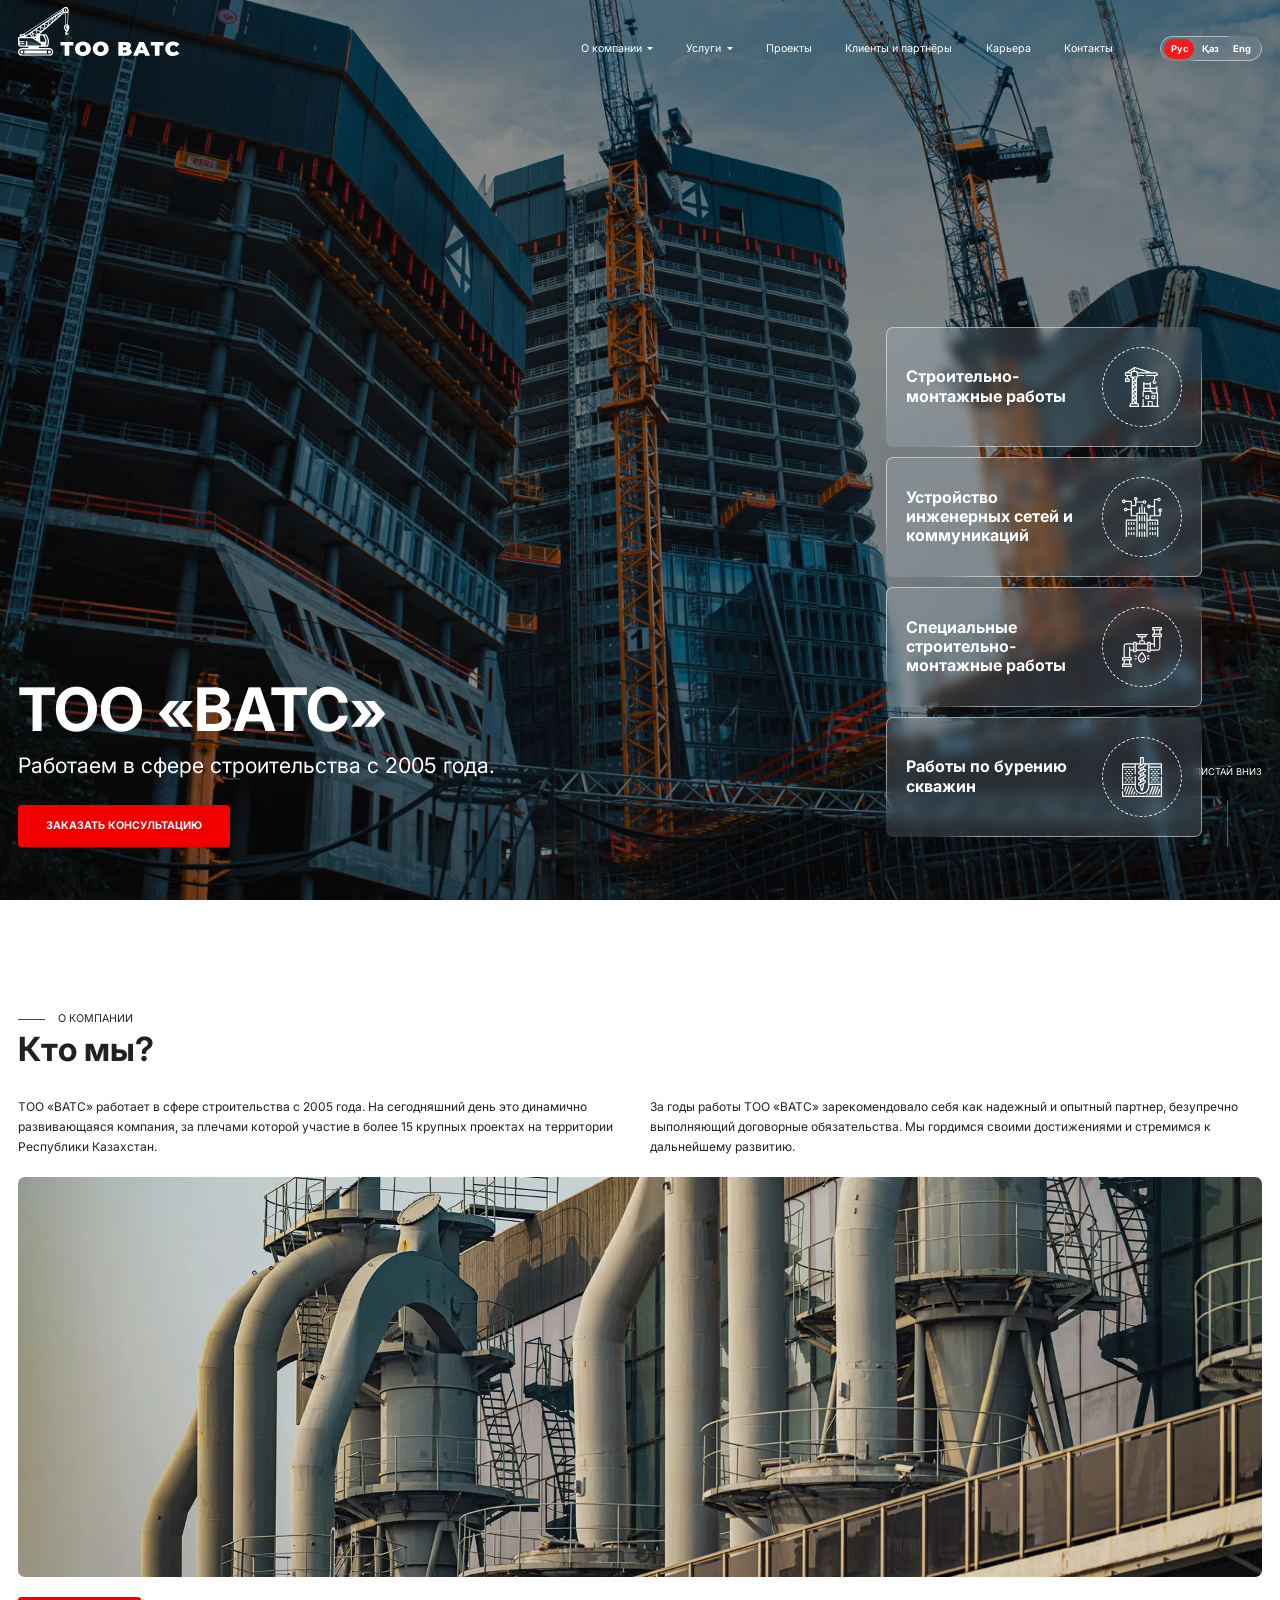
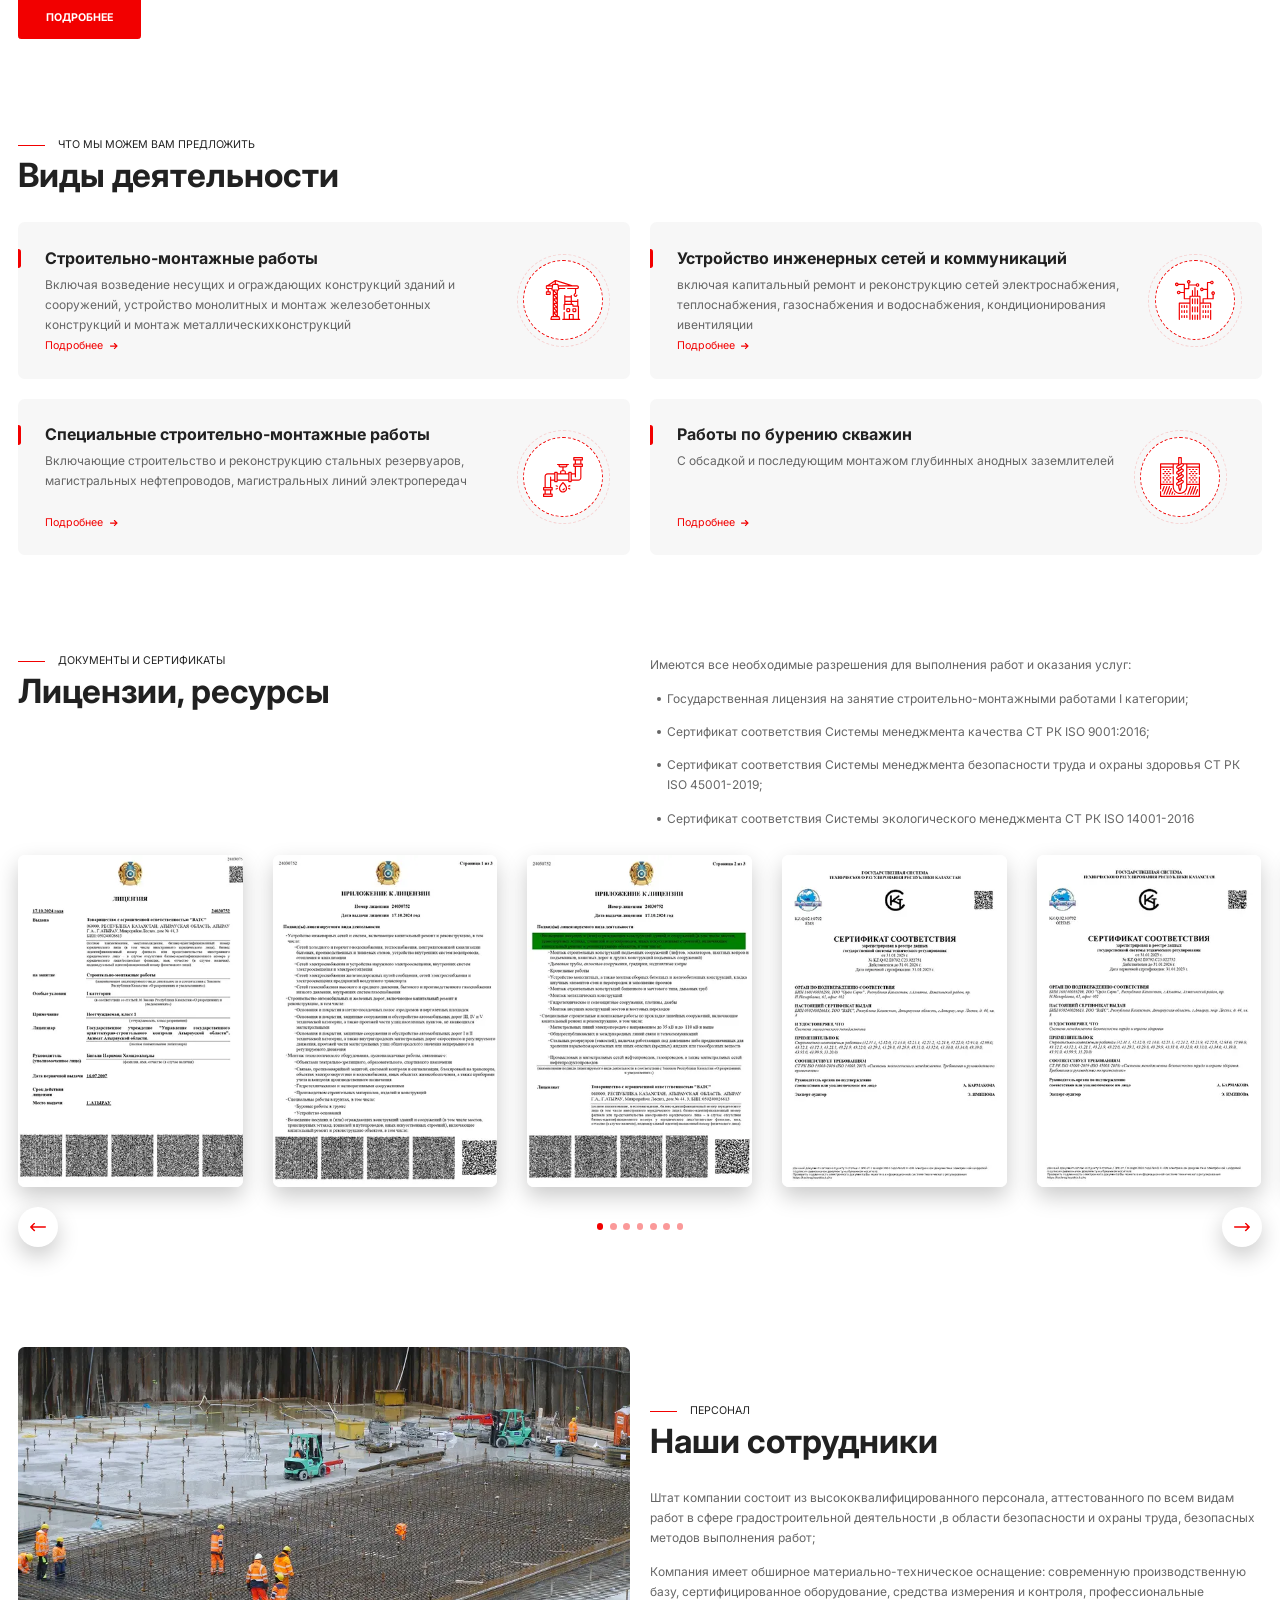
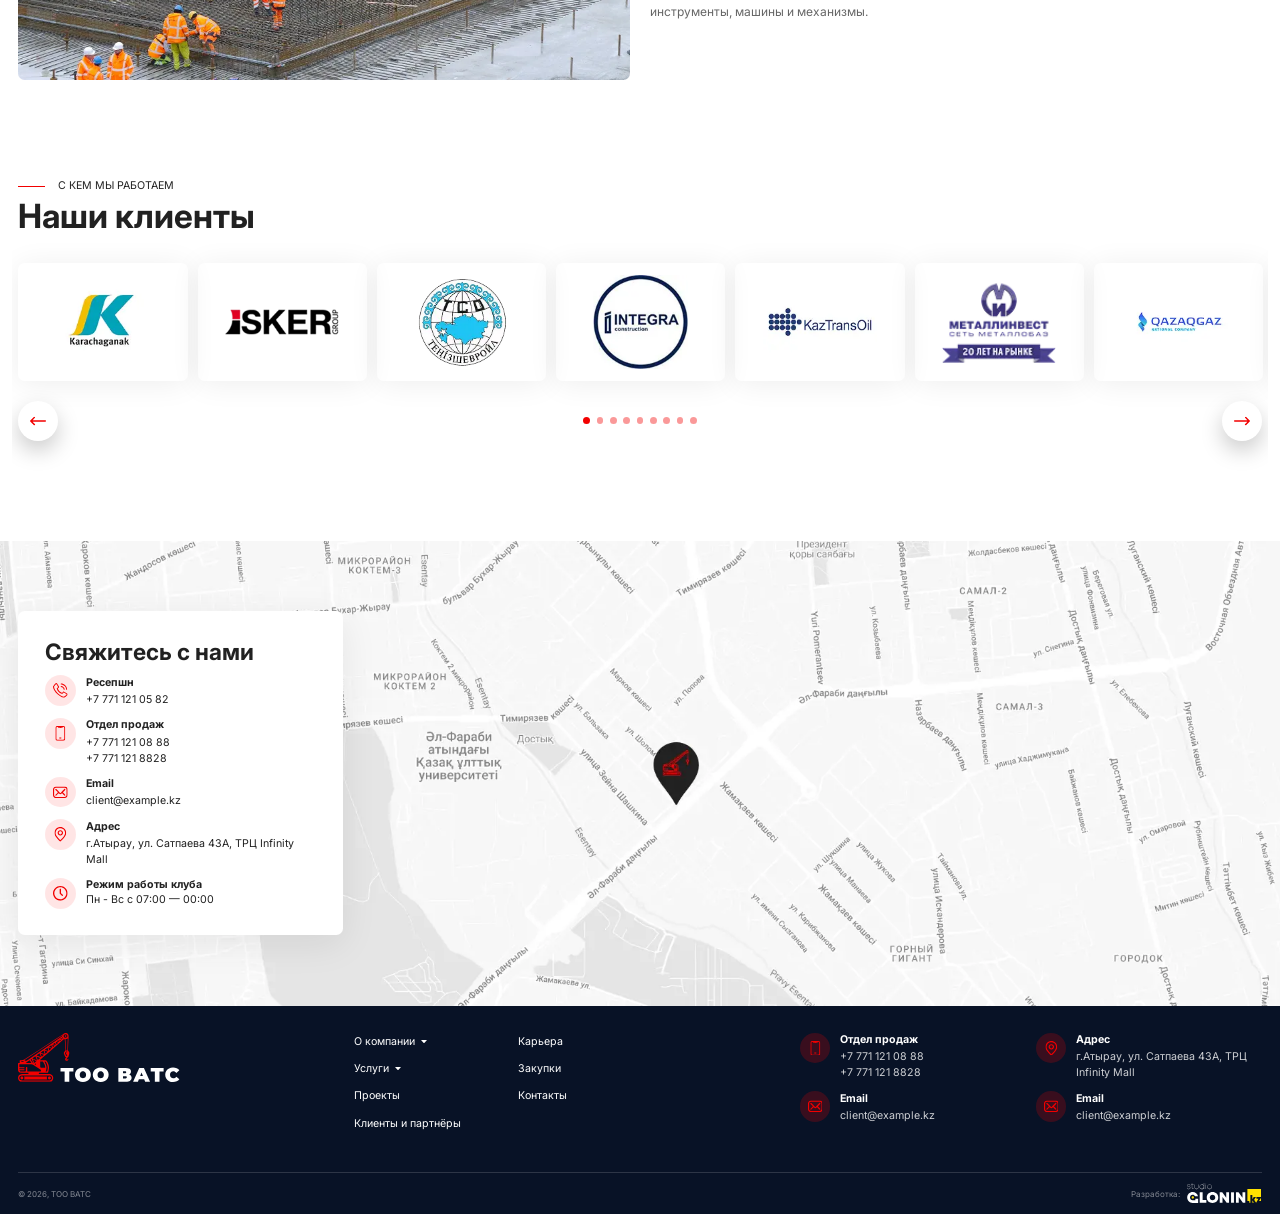
==== index.html @ 6a0e2aa9 "Add files via upload" ====
<!DOCTYPE html>
<html lang="en">

<head>
    <meta charset="UTF-8">
    <meta http-equiv="X-UA-Compatible" content="IE=edge">
    <meta name="viewport" content="width=device-width, initial-scale=1.0">
    <title>Home</title>

    <link rel="preconnect" href="https://fonts.googleapis.com">
    <link rel="preconnect" href="https://fonts.gstatic.com" crossorigin>
    <link
        href="https://fonts.googleapis.com/css2?family=Inter:ital,opsz,wght@0,14..32,100..900;1,14..32,100..900&display=swap"
        rel="stylesheet">

    <link rel="stylesheet" href="css/swiper.css">
    <link rel="stylesheet" href="css/aos.css">
    <link rel="stylesheet" href="css/fancybox.css">
    <link rel="stylesheet" href="css/style.min.css">
</head>

<body>
    <div class="big-wrapper">
        <header class="header">
            <div class="container">
                <div class="header__inner">
                    <a class="header__logo" href="#" data-aos="fade">
                        <img src="images/logo.svg" alt="logo">
                    </a>
                    <div class="header__wrapper">
                        <nav class="header__menu menu" data-aos="fade">
                            <ul class="menu__list">
                                <li class="menu__item">
                                    <div class="menu__dropdown dropdown">
                                        <div class="dropdown__head">
                                            <span>
                                                О компании
                                            </span>
                                            <svg width="9" height="5" viewBox="0 0 9 5" fill="none"
                                                xmlns="http://www.w3.org/2000/svg">
                                                <path
                                                    d="M4.50009 5L9 0L5.3857 -1.57986e-07L3.61436 -2.35414e-07L0 -3.93402e-07L4.50009 5Z"
                                                    fill="white" />
                                            </svg>
                                        </div>
                                        <ul class="dropdown__list">
                                            <li class="dropdown__item">
                                                <a class="dropdown__link" href="#">
                                                    Клиенты
                                                </a>
                                            </li>
                                            <li class="dropdown__item">
                                                <a class="dropdown__link" href="#">
                                                    Клиенты
                                                </a>
                                            </li>
                                        </ul>
                                    </div>
                                </li>
                                <li class="menu__item">
                                    <div class="menu__dropdown dropdown">
                                        <div class="dropdown__head">
                                            <span>
                                                Услуги
                                            </span>
                                            <svg width="9" height="5" viewBox="0 0 9 5" fill="none"
                                                xmlns="http://www.w3.org/2000/svg">
                                                <path
                                                    d="M4.50009 5L9 0L5.3857 -1.57986e-07L3.61436 -2.35414e-07L0 -3.93402e-07L4.50009 5Z"
                                                    fill="white" />
                                            </svg>
                                        </div>
                                        <ul class="dropdown__list">
                                            <li class="dropdown__item">
                                                <a class="dropdown__link" href="#">
                                                    Клиенты
                                                </a>
                                            </li>
                                            <li class="dropdown__item">
                                                <a class="dropdown__link" href="#">
                                                    Клиенты
                                                </a>
                                            </li>
                                        </ul>
                                    </div>
                                </li>
                                <li class="menu__item">
                                    <a class="menu__link" href="#">
                                        Проекты
                                    </a>
                                </li>
                                <li class="menu__item">
                                    <a class="menu__link" href="#">
                                        Клиенты и партнёры
                                    </a>
                                </li>
                                <li class="menu__item">
                                    <a class="menu__link" href="#">
                                        Карьера
                                    </a>
                                </li>
                                <li class="menu__item">
                                    <a class="menu__link" href="#">
                                        Контакты
                                    </a>
                                </li>
                            </ul>
                        </nav>
                        <div class="header__langs langs" data-aos="fade">
                            <ul class="langs__list">
                                <li class="langs__item">
                                    Рус
                                </li>
                                <li class="langs__item">
                                    <a class="langs__link" href="#">
                                        Қаз
                                    </a>
                                </li>
                                <li class="langs__item">
                                    <a class="langs__link" href="#">
                                        Eng
                                    </a>
                                </li>
                            </ul>
                        </div>
                    </div>
                    <div class="header__burger" data-aos="fade">
                        <span></span>
                        <span></span>
                        <span></span>
                    </div>
                </div>
            </div>
        </header>
        <div class="wrapper">
            <main class="main">
                <section class="main__heading heading">
                    <picture class="heading__img">
                        <img src="images/heading-img.jpg" alt="bg">
                    </picture>
                    <div class="container">
                        <div class="heading__inner">
                            <div class="heading__titling" data-aos="fade-right">
                                <h1 class="heading__titling-title">
                                    ТОО «ВАТС»
                                </h1>
                                <p class="heading__titling-text">
                                    Работаем в сфере строительства с 2005 года.
                                </p>
                                <a class="heading__titling-link btn btn--red" href="#">
                                    ЗАказать консультацию
                                </a>
                            </div>
                            <div class="heading__services services">
                                <div class="services__swiper services-swiper swiper">
                                    <div class="swiper-wrapper">
                                        <div class="services-swiper__slide swiper-slide">
                                            <a class="services-swiper__item services-item" href="#">
                                                <div class="services-item__box" data-aos="fade" data-aos-delay="250">
                                                    <h5 class="services-item__title">
                                                        Строительно-монтажные работы
                                                    </h5>
                                                    <div class="services-item__more">
                                                        <span>
                                                            Подробнее
                                                        </span>
                                                        <svg width="12" height="10" viewBox="0 0 12 10" fill="none"
                                                            xmlns="http://www.w3.org/2000/svg">
                                                            <path
                                                                d="M11.3162 5.02967L7.16314 9.02343C7.04459 9.13743 6.88658 9.20001 6.7181 9.20001C6.54944 9.20001 6.39152 9.13734 6.27297 9.02343L5.89591 8.66075C5.77745 8.54692 5.71219 8.39489 5.71219 8.23279C5.71219 8.07078 5.77745 7.91362 5.89591 7.7998L8.31874 5.46482L0.621277 5.46482C0.274223 5.46482 1.27656e-06 5.20355 1.19467e-06 4.86973L1.06888e-06 4.35699C9.86984e-07 4.02316 0.274222 3.73555 0.621277 3.73555L8.34623 3.73555L5.896 1.38754C5.77754 1.27353 5.71228 1.12564 5.71228 0.963534C5.71228 0.801612 5.77754 0.651557 5.896 0.537645L6.27306 0.176129C6.39162 0.0621269 6.54953 6.72399e-07 6.71819 6.4949e-07C6.88667 6.26607e-07 7.04468 0.0629355 7.16323 0.176938L11.3163 4.17061C11.4351 4.28497 11.5005 4.43763 11.5 4.59991C11.5004 4.76274 11.4351 4.91549 11.3162 5.02967Z"
                                                                fill="white" />
                                                        </svg>
                                                    </div>
                                                </div>
                                                <picture class="services-item__icon" data-aos="zoom-in"
                                                    data-aos-delay="500">
                                                    <img src="images/services-icon-1.svg" alt="icon">
                                                </picture>
                                            </a>
                                        </div>
                                        <div class="services-swiper__slide swiper-slide">
                                            <a class="services-swiper__item services-item" href="#">
                                                <div class="services-item__box" data-aos="fade" data-aos-delay="250">
                                                    <h5 class="services-item__title">
                                                        Устройство инженерных сетей и коммуникаций
                                                    </h5>
                                                    <div class="services-item__more">
                                                        <span>
                                                            Подробнее
                                                        </span>
                                                        <svg width="12" height="10" viewBox="0 0 12 10" fill="none"
                                                            xmlns="http://www.w3.org/2000/svg">
                                                            <path
                                                                d="M11.3162 5.02967L7.16314 9.02343C7.04459 9.13743 6.88658 9.20001 6.7181 9.20001C6.54944 9.20001 6.39152 9.13734 6.27297 9.02343L5.89591 8.66075C5.77745 8.54692 5.71219 8.39489 5.71219 8.23279C5.71219 8.07078 5.77745 7.91362 5.89591 7.7998L8.31874 5.46482L0.621277 5.46482C0.274223 5.46482 1.27656e-06 5.20355 1.19467e-06 4.86973L1.06888e-06 4.35699C9.86984e-07 4.02316 0.274222 3.73555 0.621277 3.73555L8.34623 3.73555L5.896 1.38754C5.77754 1.27353 5.71228 1.12564 5.71228 0.963534C5.71228 0.801612 5.77754 0.651557 5.896 0.537645L6.27306 0.176129C6.39162 0.0621269 6.54953 6.72399e-07 6.71819 6.4949e-07C6.88667 6.26607e-07 7.04468 0.0629355 7.16323 0.176938L11.3163 4.17061C11.4351 4.28497 11.5005 4.43763 11.5 4.59991C11.5004 4.76274 11.4351 4.91549 11.3162 5.02967Z"
                                                                fill="white" />
                                                        </svg>
                                                    </div>
                                                </div>
                                                <picture class="services-item__icon" data-aos="zoom-in"
                                                    data-aos-delay="500">
                                                    <img src="images/services-icon-2.svg" alt="icon">
                                                </picture>
                                            </a>
                                        </div>
                                        <div class="services-swiper__slide swiper-slide">
                                            <a class="services-swiper__item services-item" href="#">
                                                <div class="services-item__box" data-aos="fade" data-aos-delay="250">
                                                    <h5 class="services-item__title">
                                                        Специальные строительно-монтажные работы
                                                    </h5>
                                                    <div class="services-item__more">
                                                        <span>
                                                            Подробнее
                                                        </span>
                                                        <svg width="12" height="10" viewBox="0 0 12 10" fill="none"
                                                            xmlns="http://www.w3.org/2000/svg">
                                                            <path
                                                                d="M11.3162 5.02967L7.16314 9.02343C7.04459 9.13743 6.88658 9.20001 6.7181 9.20001C6.54944 9.20001 6.39152 9.13734 6.27297 9.02343L5.89591 8.66075C5.77745 8.54692 5.71219 8.39489 5.71219 8.23279C5.71219 8.07078 5.77745 7.91362 5.89591 7.7998L8.31874 5.46482L0.621277 5.46482C0.274223 5.46482 1.27656e-06 5.20355 1.19467e-06 4.86973L1.06888e-06 4.35699C9.86984e-07 4.02316 0.274222 3.73555 0.621277 3.73555L8.34623 3.73555L5.896 1.38754C5.77754 1.27353 5.71228 1.12564 5.71228 0.963534C5.71228 0.801612 5.77754 0.651557 5.896 0.537645L6.27306 0.176129C6.39162 0.0621269 6.54953 6.72399e-07 6.71819 6.4949e-07C6.88667 6.26607e-07 7.04468 0.0629355 7.16323 0.176938L11.3163 4.17061C11.4351 4.28497 11.5005 4.43763 11.5 4.59991C11.5004 4.76274 11.4351 4.91549 11.3162 5.02967Z"
                                                                fill="white" />
                                                        </svg>
                                                    </div>
                                                </div>
                                                <picture class="services-item__icon" data-aos="zoom-in"
                                                    data-aos-delay="500">
                                                    <img src="images/services-icon-3.svg" alt="icon">
                                                </picture>
                                            </a>
                                        </div>
                                        <div class="services-swiper__slide swiper-slide">
                                            <a class="services-swiper__item services-item" href="#">
                                                <div class="services-item__box" data-aos="fade" data-aos-delay="250">
                                                    <h5 class="services-item__title">
                                                        Работы по бурению скважин
                                                    </h5>
                                                    <div class="services-item__more">
                                                        <span>
                                                            Подробнее
                                                        </span>
                                                        <svg width="12" height="10" viewBox="0 0 12 10" fill="none"
                                                            xmlns="http://www.w3.org/2000/svg">
                                                            <path
                                                                d="M11.3162 5.02967L7.16314 9.02343C7.04459 9.13743 6.88658 9.20001 6.7181 9.20001C6.54944 9.20001 6.39152 9.13734 6.27297 9.02343L5.89591 8.66075C5.77745 8.54692 5.71219 8.39489 5.71219 8.23279C5.71219 8.07078 5.77745 7.91362 5.89591 7.7998L8.31874 5.46482L0.621277 5.46482C0.274223 5.46482 1.27656e-06 5.20355 1.19467e-06 4.86973L1.06888e-06 4.35699C9.86984e-07 4.02316 0.274222 3.73555 0.621277 3.73555L8.34623 3.73555L5.896 1.38754C5.77754 1.27353 5.71228 1.12564 5.71228 0.963534C5.71228 0.801612 5.77754 0.651557 5.896 0.537645L6.27306 0.176129C6.39162 0.0621269 6.54953 6.72399e-07 6.71819 6.4949e-07C6.88667 6.26607e-07 7.04468 0.0629355 7.16323 0.176938L11.3163 4.17061C11.4351 4.28497 11.5005 4.43763 11.5 4.59991C11.5004 4.76274 11.4351 4.91549 11.3162 5.02967Z"
                                                                fill="white" />
                                                        </svg>
                                                    </div>
                                                </div>
                                                <picture class="services-item__icon" data-aos="zoom-in"
                                                    data-aos-delay="500">
                                                    <img src="images/services-icon-4.svg" alt="icon">
                                                </picture>
                                            </a>
                                        </div>
                                    </div>
                                </div>
                            </div>
                            <div class="heading__down">
                                <span class="heading__down-text" data-aos="fade-up" data-aos-delay="750">
                                    Листай вниз
                                </span>
                                <span class="heading__down-line" data-aos="fade-up" data-aos-delay="750">

                                </span>
                            </div>
                        </div>
                    </div>
                </section>
                <section class="main__about about">
                    <div class="container">
                        <div class="about__titling titling" data-aos="fade-right">
                            <div class="titling__suptext">
                                <span>

                                </span>
                                О компании
                            </div>
                            <h2 class="titling__title">
                                Кто мы?
                            </h2>
                        </div>
                        <div class="about__texts">
                            <p class="about__text" data-aos="fade">
                                ТОО «ВАТС» работает в сфере строительства с 2005 года. На сегодняшний день это динамично
                                развивающаяся компания, за плечами которой участие в более 15 крупных проектах на
                                территории
                                Республики Казахстан.
                            </p>
                            <p class="about__text" data-aos="fade">
                                За годы работы ТОО «ВАТС» зарекомендовало себя как надежный и опытный партнер,
                                безупречно
                                выполняющий договорные обязательства. Мы гордимся своими достижениями и стремимся к
                                дальнейшему развитию.
                            </p>
                        </div>
                        <picture class="about__img" data-aos="fade-up">
                            <img src="images/about-img.jpg" alt="img">
                        </picture>
                        <div class="about__wrp" data-aos="fade-up">
                            <a class="about__link btn btn--red" href="#">
                                Подробнее
                            </a>
                        </div>
                    </div>
                </section>
                <section class="main__solutions solutions">
                    <div class="container">
                        <div class="solutions__titling titling" data-aos="fade-right">
                            <div class="titling__suptext">
                                <span>

                                </span>
                                Что мы можем Вам предложить
                            </div>
                            <h2 class="titling__title">
                                Виды деятельности
                            </h2>
                        </div>
                        <div class="solutions__items">
                            <div class="solutions__item solutions-item" data-aos="zoom-in">
                                <div class="solutions-item__body">
                                    <h5 class="solutions-item__title">
                                        Строительно-монтажные работы
                                    </h5>
                                    <p class="solutions-item__text">
                                        Включая возведение несущих и ограждающих конструкций зданий и сооружений,
                                        устройство
                                        монолитных и монтаж железобетонных конструкций и монтаж металлическихконструкций
                                    </p>
                                    <a class="solutions-item__link" href="#">
                                        <span>
                                            Подробнее
                                        </span>
                                        <svg width="12" height="10" viewBox="0 0 12 10" fill="none"
                                            xmlns="http://www.w3.org/2000/svg">
                                            <path
                                                d="M11.3162 5.03278L7.16314 9.02655C7.04459 9.14055 6.88658 9.20312 6.7181 9.20312C6.54944 9.20312 6.39152 9.14046 6.27297 9.02655L5.89591 8.66386C5.77745 8.55004 5.71219 8.39801 5.71219 8.2359C5.71219 8.07389 5.77745 7.91673 5.89591 7.80291L8.31874 5.46794L0.621277 5.46794C0.274223 5.46794 1.27656e-06 5.20667 1.19467e-06 4.87284L1.06888e-06 4.3601C9.86984e-07 4.02628 0.274222 3.73866 0.621277 3.73866L8.34623 3.73866L5.896 1.39065C5.77754 1.27665 5.71228 1.12875 5.71228 0.966649C5.71228 0.804727 5.77754 0.654672 5.896 0.54076L6.27306 0.179244C6.39162 0.0652419 6.54953 0.00311572 6.71819 0.0031157C6.88667 0.00311567 7.04468 0.0660505 7.16323 0.180053L11.3163 4.17372C11.4351 4.28809 11.5005 4.44075 11.5 4.60303C11.5004 4.76585 11.4351 4.9186 11.3162 5.03278Z"
                                                fill="#F20000" />
                                        </svg>
                                    </a>
                                </div>
                                <div class="solutions-item__view">
                                    <picture class="solutions-item__icon">
                                        <img src="images/solutions-icon-1.svg" alt="img">
                                    </picture>
                                </div>
                            </div>
                            <div class="solutions__item solutions-item" data-aos="zoom-in">
                                <div class="solutions-item__body">
                                    <h5 class="solutions-item__title">
                                        Устройство инженерных сетей и коммуникаций
                                    </h5>
                                    <p class="solutions-item__text">
                                        включая капитальный ремонт и реконструкцию сетей электроснабжения,
                                        теплоснабжения,
                                        газоснабжения и водоснабжения, кондиционирования ивентиляции
                                    </p>
                                    <a class="solutions-item__link" href="#">
                                        <span>
                                            Подробнее
                                        </span>
                                        <svg width="12" height="10" viewBox="0 0 12 10" fill="none"
                                            xmlns="http://www.w3.org/2000/svg">
                                            <path
                                                d="M11.3162 5.03278L7.16314 9.02655C7.04459 9.14055 6.88658 9.20312 6.7181 9.20312C6.54944 9.20312 6.39152 9.14046 6.27297 9.02655L5.89591 8.66386C5.77745 8.55004 5.71219 8.39801 5.71219 8.2359C5.71219 8.07389 5.77745 7.91673 5.89591 7.80291L8.31874 5.46794L0.621277 5.46794C0.274223 5.46794 1.27656e-06 5.20667 1.19467e-06 4.87284L1.06888e-06 4.3601C9.86984e-07 4.02628 0.274222 3.73866 0.621277 3.73866L8.34623 3.73866L5.896 1.39065C5.77754 1.27665 5.71228 1.12875 5.71228 0.966649C5.71228 0.804727 5.77754 0.654672 5.896 0.54076L6.27306 0.179244C6.39162 0.0652419 6.54953 0.00311572 6.71819 0.0031157C6.88667 0.00311567 7.04468 0.0660505 7.16323 0.180053L11.3163 4.17372C11.4351 4.28809 11.5005 4.44075 11.5 4.60303C11.5004 4.76585 11.4351 4.9186 11.3162 5.03278Z"
                                                fill="#F20000" />
                                        </svg>
                                    </a>
                                </div>
                                <div class="solutions-item__view">
                                    <picture class="solutions-item__icon">
                                        <img src="images/solutions-icon-2.svg" alt="img">
                                    </picture>
                                </div>
                            </div>
                            <div class="solutions__item solutions-item" data-aos="zoom-in">
                                <div class="solutions-item__body">
                                    <h5 class="solutions-item__title">
                                        Специальные строительно-монтажные работы
                                    </h5>
                                    <p class="solutions-item__text">
                                        Включающие строительство и реконструкцию стальных резервуаров, магистральных
                                        нефтепроводов, магистральных линий электропередач
                                    </p>
                                    <a class="solutions-item__link" href="#">
                                        <span>
                                            Подробнее
                                        </span>
                                        <svg width="12" height="10" viewBox="0 0 12 10" fill="none"
                                            xmlns="http://www.w3.org/2000/svg">
                                            <path
                                                d="M11.3162 5.03278L7.16314 9.02655C7.04459 9.14055 6.88658 9.20312 6.7181 9.20312C6.54944 9.20312 6.39152 9.14046 6.27297 9.02655L5.89591 8.66386C5.77745 8.55004 5.71219 8.39801 5.71219 8.2359C5.71219 8.07389 5.77745 7.91673 5.89591 7.80291L8.31874 5.46794L0.621277 5.46794C0.274223 5.46794 1.27656e-06 5.20667 1.19467e-06 4.87284L1.06888e-06 4.3601C9.86984e-07 4.02628 0.274222 3.73866 0.621277 3.73866L8.34623 3.73866L5.896 1.39065C5.77754 1.27665 5.71228 1.12875 5.71228 0.966649C5.71228 0.804727 5.77754 0.654672 5.896 0.54076L6.27306 0.179244C6.39162 0.0652419 6.54953 0.00311572 6.71819 0.0031157C6.88667 0.00311567 7.04468 0.0660505 7.16323 0.180053L11.3163 4.17372C11.4351 4.28809 11.5005 4.44075 11.5 4.60303C11.5004 4.76585 11.4351 4.9186 11.3162 5.03278Z"
                                                fill="#F20000" />
                                        </svg>
                                    </a>
                                </div>
                                <div class="solutions-item__view">
                                    <picture class="solutions-item__icon">
                                        <img src="images/solutions-icon-3.svg" alt="img">
                                    </picture>
                                </div>
                            </div>
                            <div class="solutions__item solutions-item" data-aos="zoom-in">
                                <div class="solutions-item__body">
                                    <h5 class="solutions-item__title">
                                        Работы по бурению скважин
                                    </h5>
                                    <p class="solutions-item__text">
                                        С обсадкой и последующим монтажом глубинных анодных заземлителей
                                    </p>
                                    <a class="solutions-item__link" href="#">
                                        <span>
                                            Подробнее
                                        </span>
                                        <svg width="12" height="10" viewBox="0 0 12 10" fill="none"
                                            xmlns="http://www.w3.org/2000/svg">
                                            <path
                                                d="M11.3162 5.03278L7.16314 9.02655C7.04459 9.14055 6.88658 9.20312 6.7181 9.20312C6.54944 9.20312 6.39152 9.14046 6.27297 9.02655L5.89591 8.66386C5.77745 8.55004 5.71219 8.39801 5.71219 8.2359C5.71219 8.07389 5.77745 7.91673 5.89591 7.80291L8.31874 5.46794L0.621277 5.46794C0.274223 5.46794 1.27656e-06 5.20667 1.19467e-06 4.87284L1.06888e-06 4.3601C9.86984e-07 4.02628 0.274222 3.73866 0.621277 3.73866L8.34623 3.73866L5.896 1.39065C5.77754 1.27665 5.71228 1.12875 5.71228 0.966649C5.71228 0.804727 5.77754 0.654672 5.896 0.54076L6.27306 0.179244C6.39162 0.0652419 6.54953 0.00311572 6.71819 0.0031157C6.88667 0.00311567 7.04468 0.0660505 7.16323 0.180053L11.3163 4.17372C11.4351 4.28809 11.5005 4.44075 11.5 4.60303C11.5004 4.76585 11.4351 4.9186 11.3162 5.03278Z"
                                                fill="#F20000" />
                                        </svg>
                                    </a>
                                </div>
                                <div class="solutions-item__view">
                                    <picture class="solutions-item__icon">
                                        <img src="images/solutions-icon-4.svg" alt="img">
                                    </picture>
                                </div>
                            </div>
                        </div>
                    </div>
                </section>
                <section class="main__resources resources">
                    <div class="container">
                        <div class="resources__head">
                            <div class="resources__titling titling" data-aos="fade-right">
                                <div class="titling__suptext">
                                    <span>

                                    </span>
                                    Документы и сертификаты
                                </div>
                                <h2 class="titling__title">
                                    Лицензии, ресурсы
                                </h2>
                            </div>
                            <div class="resources__box" data-aos="fade-up">
                                <p class="resources__text">
                                    Имеются все необходимые разрешения для выполнения работ и оказания услуг:
                                </p>
                                <ul class="resources__list">
                                    <li class="resources__list-item">
                                        Государственная лицензия на занятие строительно-монтажными работами I категории;
                                    </li>
                                    <li class="resources__list-item">
                                        Сертификат соответствия Системы менеджмента качества СТ РК ISO 9001:2016;
                                    </li>
                                    <li class="resources__list-item">
                                        Сертификат соответствия Системы менеджмента безопасности труда и охраны здоровья
                                        СТ
                                        РК
                                        ISO 45001-2019;

                                    </li>
                                    <li class="resources__list-item">
                                        Сертификат соответствия Системы экологического менеджмента СТ РК ISO 14001-2016
                                    </li>
                                </ul>
                            </div>
                        </div>
                        <div class="resources__swiper resources-swiper swiper" data-aos="fade-up">
                            <div class="swiper-wrapper">
                                <div class="resources-swiper__slide swiper-slide">
                                    <a class="resources-swiper__view" href="images/resources-img-1.jpg"
                                        data-fancybox="resources">
                                        <picture class="resources-swiper__img">
                                            <img src="images/resources-img-1.jpg" alt="img">
                                        </picture>
                                    </a>
                                </div>
                                <div class="resources-swiper__slide swiper-slide">
                                    <a class="resources-swiper__view" href="images/resources-img-2.jpg"
                                        data-fancybox="resources">
                                        <picture class="resources-swiper__img">
                                            <img src="images/resources-img-2.jpg" alt="img">
                                        </picture>
                                    </a>
                                </div>
                                <div class="resources-swiper__slide swiper-slide">
                                    <a class="resources-swiper__view" href="images/resources-img-3.jpg"
                                        data-fancybox="resources">
                                        <picture class="resources-swiper__img">
                                            <img src="images/resources-img-3.jpg" alt="img">
                                        </picture>
                                    </a>
                                </div>
                                <div class="resources-swiper__slide swiper-slide">
                                    <a class="resources-swiper__view" href="images/resources-img-4.jpg"
                                        data-fancybox="resources">
                                        <picture class="resources-swiper__img">
                                            <img src="images/resources-img-4.jpg" alt="img">
                                        </picture>
                                    </a>
                                </div>
                                <div class="resources-swiper__slide swiper-slide">
                                    <a class="resources-swiper__view" href="images/resources-img-5.jpg"
                                        data-fancybox="resources">
                                        <picture class="resources-swiper__img">
                                            <img src="images/resources-img-5.jpg" alt="img">
                                        </picture>
                                    </a>
                                </div>
                                <div class="resources-swiper__slide swiper-slide">
                                    <a class="resources-swiper__view" href="images/resources-img-4.jpg"
                                        data-fancybox="resources">
                                        <picture class="resources-swiper__img">
                                            <img src="images/resources-img-4.jpg" alt="img">
                                        </picture>
                                    </a>
                                </div>
                                <div class="resources-swiper__slide swiper-slide">
                                    <a class="resources-swiper__view" href="images/resources-img-5.jpg"
                                        data-fancybox="resources">
                                        <picture class="resources-swiper__img">
                                            <img src="images/resources-img-5.jpg" alt="img">
                                        </picture>
                                    </a>
                                </div>
                            </div>
                            <div class="resources-swiper__navigation navigation">
                                <div class="navigation__arrow arrow arrow--prev arrow--resources-prev">
                                    <svg width="24" height="24" viewBox="0 0 24 24" fill="none"
                                        xmlns="http://www.w3.org/2000/svg">
                                        <g clip-path="url(#clip0_5744_116318)">
                                            <g clip-path="url(#clip1_5744_116318)">
                                                <path
                                                    d="M3.83901 10.8889C3.92487 10.8889 4.01482 10.8889 4.10067 10.8889C10.299 10.893 16.5014 10.897 22.6997 10.9011C22.8796 10.9011 23.0717 10.9093 23.2434 10.9584C23.7259 11.0974 24.0407 11.5839 23.9957 12.0705C23.9467 12.5815 23.5623 12.9945 23.0594 13.0599C22.9163 13.0763 22.7732 13.0763 22.6301 13.0763C16.4523 13.0722 10.2704 13.0681 4.0925 13.064C3.99437 13.064 3.89625 13.064 3.79812 13.064C3.79403 13.0803 3.78586 13.1008 3.78177 13.1171C3.83492 13.1744 3.88807 13.2316 3.94122 13.2889C5.06967 14.4173 6.19812 15.5417 7.32248 16.6742C7.86218 17.218 7.75996 17.9907 7.11396 18.3955C6.67649 18.6694 6.18585 18.6122 5.79335 18.2197C4.95519 17.3897 4.12521 16.5556 3.29114 15.7216C2.33032 14.7648 1.37359 13.8081 0.412772 12.8473C-0.147365 12.2872 -0.143275 11.6739 0.420949 11.1137C2.18722 9.35565 3.9494 7.59755 5.71158 5.83128C6.06729 5.47558 6.47206 5.33248 6.95451 5.52055C7.69046 5.81084 7.88262 6.71033 7.32657 7.28682C6.66831 7.96962 5.99369 8.63197 5.32316 9.30249C4.86115 9.7645 4.39914 10.2265 3.93713 10.6926C3.89216 10.7376 3.85127 10.7867 3.8063 10.8357C3.82265 10.8521 3.83083 10.8725 3.83901 10.8889Z"
                                                    fill="#F20000" />
                                            </g>
                                        </g>
                                        <defs>
                                            <clipPath id="clip0_5744_116318">
                                                <rect width="24" height="24" fill="white"
                                                    transform="translate(24 1.04908e-06) rotate(90)" />
                                            </clipPath>
                                            <clipPath id="clip1_5744_116318">
                                                <rect width="13.1285" height="24" fill="white"
                                                    transform="translate(24 5.4375) rotate(90)" />
                                            </clipPath>
                                        </defs>
                                    </svg>
                                </div>
                                <div class="navigation__pagination pagination pagination--resources"></div>
                                <div class="navigation__arrow arrow arrow--next arrow--resources-next">
                                    <svg width="24" height="24" viewBox="0 0 24 24" fill="none"
                                        xmlns="http://www.w3.org/2000/svg">
                                        <g clip-path="url(#clip0_5744_116365)">
                                            <g clip-path="url(#clip1_5744_116365)">
                                                <path
                                                    d="M20.161 10.8889C20.0751 10.8889 19.9852 10.8889 19.8993 10.8889C13.701 10.893 7.49864 10.897 1.30035 10.9011C1.12045 10.9011 0.928285 10.9093 0.756565 10.9584C0.274111 11.0974 -0.0407097 11.5839 0.00426478 12.0705C0.0533278 12.5815 0.437655 12.9945 0.940551 13.0599C1.08365 13.0763 1.22675 13.0763 1.36985 13.0763C7.54771 13.0722 13.7296 13.0681 19.9075 13.064C20.0056 13.064 20.1038 13.064 20.2019 13.064C20.206 13.0803 20.2141 13.1008 20.2182 13.1171C20.1651 13.1744 20.1119 13.2316 20.0588 13.2889C18.9303 14.4173 17.8019 15.5417 16.6775 16.6742C16.1378 17.218 16.24 17.9907 16.886 18.3955C17.3235 18.6694 17.8141 18.6122 18.2067 18.2197C19.0448 17.3897 19.8748 16.5556 20.7089 15.7216C21.6697 14.7648 22.6264 13.8081 23.5872 12.8473C24.1474 12.2872 24.1433 11.6739 23.5791 11.1137C21.8128 9.35565 20.0506 7.59755 18.2884 5.83128C17.9327 5.47558 17.5279 5.33248 17.0455 5.52055C16.3095 5.81084 16.1174 6.71033 16.6734 7.28682C17.3317 7.96962 18.0063 8.63197 18.6768 9.30249C19.1388 9.7645 19.6009 10.2265 20.0629 10.6926C20.1078 10.7376 20.1487 10.7867 20.1937 10.8357C20.1773 10.8521 20.1692 10.8725 20.161 10.8889Z"
                                                    fill="#F20000" />
                                            </g>
                                        </g>
                                        <defs>
                                            <clipPath id="clip0_5744_116365">
                                                <rect width="24" height="24" fill="white"
                                                    transform="matrix(4.37114e-08 1 1 -4.37114e-08 0 1.04908e-06)" />
                                            </clipPath>
                                            <clipPath id="clip1_5744_116365">
                                                <rect width="13.1285" height="24" fill="white"
                                                    transform="matrix(4.37114e-08 1 1 -4.37114e-08 0 5.4375)" />
                                            </clipPath>
                                        </defs>
                                    </svg>
                                </div>
                            </div>
                        </div>
                    </div>
                </section>
                <section class="main__overview overview">
                    <div class="container">
                        <div class="overview__inner">
                            <picture class="overview__img" data-aos="fade-up">
                                <img src="images/overview-img-1.jpg" alt="img">
                            </picture>
                            <div class="overview__body">
                                <div class="overview__titling titling" data-aos="fade-right">
                                    <div class="titling__suptext">
                                        <span>

                                        </span>
                                        Персонал
                                    </div>
                                    <h2 class="titling__title">
                                        Наши сотрудники
                                    </h2>
                                </div>
                                <div class="overview__texts" data-aos="fade-right">
                                    <p class="overview__text">
                                        Штат компании состоит из высококвалифицированного персонала, аттестованного по
                                        всем
                                        видам работ в сфере градостроительной деятельности ,в области безопасности и
                                        охраны
                                        труда, безопасных методов выполнения работ;
                                    </p>
                                    <p class="overview__text">
                                        Компания имеет обширное материально-техническое оснащение: современную
                                        производственную базу, сертифицированное оборудование, средства измерения и
                                        контроля, профессиональные инструменты, машины и механизмы.
                                    </p>
                                </div>
                            </div>
                        </div>
                    </div>
                </section>
                <section class="main__clients clients">
                    <div class="container">
                        <div class="clients__titling titling" data-aos="fade-right">
                            <div class="titling__suptext">
                                <span>

                                </span>
                                с кем мы работаем
                            </div>
                            <h2 class="titling__title">
                                Наши клиенты
                            </h2>
                        </div>
                        <div class="clients__swiper clients-swiper swiper" data-aos="fade-up">
                            <div class="swiper-wrapper">
                                <div class="clients-swiper__slide swiper-slide">
                                    <div class="clients-swiper__item clients-item">
                                        <picture class="clients-item__img">
                                            <img src="images/clients-img-1.png" alt="img">
                                        </picture>
                                    </div>
                                </div>
                                <div class="clients-swiper__slide swiper-slide">
                                    <div class="clients-swiper__item clients-item">
                                        <picture class="clients-item__img">
                                            <img src="images/clients-img-2.png" alt="img">
                                        </picture>
                                    </div>
                                </div>
                                <div class="clients-swiper__slide swiper-slide">
                                    <div class="clients-swiper__item clients-item">
                                        <picture class="clients-item__img">
                                            <img src="images/clients-img-3.png" alt="img">
                                        </picture>
                                    </div>
                                </div>
                                <div class="clients-swiper__slide swiper-slide">
                                    <div class="clients-swiper__item clients-item">
                                        <picture class="clients-item__img">
                                            <img src="images/clients-img-4.png" alt="img">
                                        </picture>
                                    </div>
                                </div>
                                <div class="clients-swiper__slide swiper-slide">
                                    <div class="clients-swiper__item clients-item">
                                        <picture class="clients-item__img">
                                            <img src="images/clients-img-5.png" alt="img">
                                        </picture>
                                    </div>
                                </div>
                                <div class="clients-swiper__slide swiper-slide">
                                    <div class="clients-swiper__item clients-item">
                                        <picture class="clients-item__img">
                                            <img src="images/clients-img-6.png" alt="img">
                                        </picture>
                                    </div>
                                </div>
                                <div class="clients-swiper__slide swiper-slide">
                                    <div class="clients-swiper__item clients-item">
                                        <picture class="clients-item__img">
                                            <img src="images/clients-img-7.png" alt="img">
                                        </picture>
                                    </div>
                                </div>
                                <div class="clients-swiper__slide swiper-slide">
                                    <div class="clients-swiper__item clients-item">
                                        <picture class="clients-item__img">
                                            <img src="images/clients-img-6.png" alt="img">
                                        </picture>
                                    </div>
                                </div>
                                <div class="clients-swiper__slide swiper-slide">
                                    <div class="clients-swiper__item clients-item">
                                        <picture class="clients-item__img">
                                            <img src="images/clients-img-7.png" alt="img">
                                        </picture>
                                    </div>
                                </div>
                            </div>
                            <div class="clients-swiper__navigation navigation">
                                <div class="navigation__arrow arrow arrow--prev arrow--clients-prev">
                                    <svg width="24" height="24" viewBox="0 0 24 24" fill="none"
                                        xmlns="http://www.w3.org/2000/svg">
                                        <g clip-path="url(#clip0_5744_116318)">
                                            <g clip-path="url(#clip1_5744_116318)">
                                                <path
                                                    d="M3.83901 10.8889C3.92487 10.8889 4.01482 10.8889 4.10067 10.8889C10.299 10.893 16.5014 10.897 22.6997 10.9011C22.8796 10.9011 23.0717 10.9093 23.2434 10.9584C23.7259 11.0974 24.0407 11.5839 23.9957 12.0705C23.9467 12.5815 23.5623 12.9945 23.0594 13.0599C22.9163 13.0763 22.7732 13.0763 22.6301 13.0763C16.4523 13.0722 10.2704 13.0681 4.0925 13.064C3.99437 13.064 3.89625 13.064 3.79812 13.064C3.79403 13.0803 3.78586 13.1008 3.78177 13.1171C3.83492 13.1744 3.88807 13.2316 3.94122 13.2889C5.06967 14.4173 6.19812 15.5417 7.32248 16.6742C7.86218 17.218 7.75996 17.9907 7.11396 18.3955C6.67649 18.6694 6.18585 18.6122 5.79335 18.2197C4.95519 17.3897 4.12521 16.5556 3.29114 15.7216C2.33032 14.7648 1.37359 13.8081 0.412772 12.8473C-0.147365 12.2872 -0.143275 11.6739 0.420949 11.1137C2.18722 9.35565 3.9494 7.59755 5.71158 5.83128C6.06729 5.47558 6.47206 5.33248 6.95451 5.52055C7.69046 5.81084 7.88262 6.71033 7.32657 7.28682C6.66831 7.96962 5.99369 8.63197 5.32316 9.30249C4.86115 9.7645 4.39914 10.2265 3.93713 10.6926C3.89216 10.7376 3.85127 10.7867 3.8063 10.8357C3.82265 10.8521 3.83083 10.8725 3.83901 10.8889Z"
                                                    fill="#F20000" />
                                            </g>
                                        </g>
                                        <defs>
                                            <clipPath id="clip0_5744_116318">
                                                <rect width="24" height="24" fill="white"
                                                    transform="translate(24 1.04908e-06) rotate(90)" />
                                            </clipPath>
                                            <clipPath id="clip1_5744_116318">
                                                <rect width="13.1285" height="24" fill="white"
                                                    transform="translate(24 5.4375) rotate(90)" />
                                            </clipPath>
                                        </defs>
                                    </svg>
                                </div>
                                <div class="navigation__pagination pagination pagination--clients"></div>
                                <div class="navigation__arrow arrow arrow--next arrow--clients-next">
                                    <svg width="24" height="24" viewBox="0 0 24 24" fill="none"
                                        xmlns="http://www.w3.org/2000/svg">
                                        <g clip-path="url(#clip0_5744_116365)">
                                            <g clip-path="url(#clip1_5744_116365)">
                                                <path
                                                    d="M20.161 10.8889C20.0751 10.8889 19.9852 10.8889 19.8993 10.8889C13.701 10.893 7.49864 10.897 1.30035 10.9011C1.12045 10.9011 0.928285 10.9093 0.756565 10.9584C0.274111 11.0974 -0.0407097 11.5839 0.00426478 12.0705C0.0533278 12.5815 0.437655 12.9945 0.940551 13.0599C1.08365 13.0763 1.22675 13.0763 1.36985 13.0763C7.54771 13.0722 13.7296 13.0681 19.9075 13.064C20.0056 13.064 20.1038 13.064 20.2019 13.064C20.206 13.0803 20.2141 13.1008 20.2182 13.1171C20.1651 13.1744 20.1119 13.2316 20.0588 13.2889C18.9303 14.4173 17.8019 15.5417 16.6775 16.6742C16.1378 17.218 16.24 17.9907 16.886 18.3955C17.3235 18.6694 17.8141 18.6122 18.2067 18.2197C19.0448 17.3897 19.8748 16.5556 20.7089 15.7216C21.6697 14.7648 22.6264 13.8081 23.5872 12.8473C24.1474 12.2872 24.1433 11.6739 23.5791 11.1137C21.8128 9.35565 20.0506 7.59755 18.2884 5.83128C17.9327 5.47558 17.5279 5.33248 17.0455 5.52055C16.3095 5.81084 16.1174 6.71033 16.6734 7.28682C17.3317 7.96962 18.0063 8.63197 18.6768 9.30249C19.1388 9.7645 19.6009 10.2265 20.0629 10.6926C20.1078 10.7376 20.1487 10.7867 20.1937 10.8357C20.1773 10.8521 20.1692 10.8725 20.161 10.8889Z"
                                                    fill="#F20000" />
                                            </g>
                                        </g>
                                        <defs>
                                            <clipPath id="clip0_5744_116365">
                                                <rect width="24" height="24" fill="white"
                                                    transform="matrix(4.37114e-08 1 1 -4.37114e-08 0 1.04908e-06)" />
                                            </clipPath>
                                            <clipPath id="clip1_5744_116365">
                                                <rect width="13.1285" height="24" fill="white"
                                                    transform="matrix(4.37114e-08 1 1 -4.37114e-08 0 5.4375)" />
                                            </clipPath>
                                        </defs>
                                    </svg>
                                </div>
                            </div>
                        </div>
                    </div>
                </section>
                <section class="main__contacts contacts">
                    <div class="container">
                        <div class="contacts__inner">
                            <div class="contacts__body" data-aos="fade-right">
                                <h2 class="contacts__title">
                                    Свяжитесь с нами
                                </h2>
                                <div class="contacts__connections connections">
                                    <ul class="connections__list">
                                        <li class="connections__list-item">
                                            <div class="connections__icon">
                                                <svg width="22" height="22" viewBox="0 0 22 22" fill="none"
                                                    xmlns="http://www.w3.org/2000/svg">
                                                    <g clip-path="url(#clip0_5744_152545)">
                                                        <g clip-path="url(#clip1_5744_152545)">
                                                            <path
                                                                d="M16.4325 21.9983C15.316 21.8934 14.3148 21.6104 13.3346 21.2277C10.8866 20.2684 8.76369 18.8007 6.82421 17.05C4.82182 15.2468 3.12347 13.1972 1.80252 10.8436C0.927137 9.28155 0.256181 7.64086 0.0150567 5.84291C-0.026878 5.51791 0.0150567 5.22961 0.188037 4.96752C0.644077 4.2756 1.08963 3.57319 1.59285 2.91796C2.32147 1.96919 3.12871 1.08856 4.07748 0.344217C4.91618 -0.316255 5.71294 0.0768829 6.12704 0.658727C7.11251 2.02685 8.04031 3.43166 8.76369 4.96228C8.86852 5.18243 8.94715 5.41308 9.03102 5.64372C9.24594 6.22556 9.10965 6.72878 8.66409 7.14812C8.26571 7.52554 7.85161 7.88722 7.42702 8.23843C7.2488 8.3852 7.22259 8.50576 7.30645 8.72068C8.42297 11.5827 10.4096 13.5641 13.2717 14.6806C13.4866 14.7645 13.6071 14.7383 13.7539 14.5601C14.0999 14.1355 14.4668 13.7214 14.8442 13.323C15.2583 12.8775 15.772 12.7254 16.3434 12.9666C16.9462 13.2234 17.5543 13.4698 18.1151 13.8053C19.1635 14.429 20.1804 15.1105 21.2078 15.7709C21.3231 15.8443 21.4385 15.9334 21.5276 16.0383C22.0518 16.6359 22.188 17.2072 21.6743 17.8467C21.3179 18.2975 20.9405 18.7378 20.5264 19.1362C19.5566 20.0745 18.503 20.908 17.3551 21.6156C17.0563 21.7938 16.7522 21.9983 16.4325 21.9983ZM20.5264 17.1024C20.3796 16.9871 20.3115 16.9242 20.2328 16.8665C18.9381 15.9334 17.5752 15.1262 16.139 14.4395C15.9398 14.3452 15.8297 14.3714 15.6986 14.5286C15.3474 14.9532 14.9648 15.3516 14.6293 15.7814C14.1942 16.3371 13.691 16.3842 13.0515 16.1588C11.0072 15.4407 9.28263 14.2718 7.89878 12.6101C6.89759 11.4097 6.14801 10.0678 5.72866 8.55294C5.62907 8.19125 5.671 7.88198 5.9593 7.61989C6.45728 7.17433 6.95525 6.71829 7.46371 6.27798C7.61572 6.14693 7.65242 6.03685 7.55806 5.83766C6.85566 4.4014 6.04841 3.03852 5.11537 1.74903C5.05771 1.6704 4.98432 1.59702 4.92142 1.52887C4.869 1.56557 4.84803 1.57605 4.82706 1.59177C3.56378 2.73974 2.463 4.03447 1.54043 5.47598C1.49326 5.55461 1.47753 5.67517 1.49326 5.76952C1.73962 7.47312 2.41058 9.0247 3.29121 10.4872C5.34076 13.8944 8.07701 16.6359 11.4842 18.6854C12.9467 19.566 14.493 20.2422 16.1966 20.4886C16.3119 20.5043 16.4639 20.4781 16.5583 20.41C17.1716 19.9749 17.8006 19.5608 18.372 19.0786C19.1006 18.46 19.7873 17.7838 20.5264 17.1024Z"
                                                                fill="#F20000" />
                                                            <path
                                                                d="M21.26 10.2482C20.7725 10.2482 20.306 10.2482 19.8133 10.2482C19.7609 8.03615 18.9956 6.11764 17.4282 4.55033C15.8662 2.98826 13.9529 2.22295 11.7461 2.17577C11.7461 1.68828 11.7461 1.22176 11.7461 0.749993C16.3537 0.540319 21.2862 4.57654 21.26 10.2482Z"
                                                                fill="#F20000" />
                                                            <path
                                                                d="M11.7402 5.83743C11.7402 5.34994 11.7402 4.88342 11.7402 4.41165C14.7124 4.27012 17.653 6.92774 17.5796 10.2353C17.1026 10.2353 16.6309 10.2353 16.1539 10.2353C16.0752 7.71401 14.1305 5.90033 11.7402 5.83743Z"
                                                                fill="#F20000" />
                                                        </g>
                                                    </g>
                                                    <defs>
                                                        <clipPath id="clip0_5744_152545">
                                                            <rect width="22" height="22" fill="white" />
                                                        </clipPath>
                                                        <clipPath id="clip1_5744_152545">
                                                            <rect width="22" height="22" fill="white" />
                                                        </clipPath>
                                                    </defs>
                                                </svg>
                                            </div>
                                            <div class="connections__box">
                                                <div class="connections__suptext">
                                                    Ресепшн
                                                </div>
                                                <a class="connections__link" href="tel:+77711210582">
                                                    +7 771 121 05 82
                                                </a>
                                            </div>
                                        </li>
                                        <li class="connections__list-item">
                                            <div class="connections__icon">
                                                <svg width="22" height="22" viewBox="0 0 22 22" fill="none"
                                                    xmlns="http://www.w3.org/2000/svg">
                                                    <g clip-path="url(#clip0_5744_152591)">
                                                        <path
                                                            d="M3.57511 11.0021C3.57511 8.29171 3.57031 5.58129 3.57511 2.87086C3.57991 1.4365 4.51057 0.309153 5.91615 0.0405098C6.10324 0.0069293 6.29992 0.00213209 6.48702 0.00213209C9.49487 0.00213209 12.4979 -0.00266512 15.5058 0.00213209C17.2088 0.00213209 18.4225 1.21583 18.4225 2.91883C18.4225 8.3061 18.4225 13.6934 18.4225 19.0806C18.4225 20.7836 17.2088 21.9973 15.5058 21.9973C12.4979 22.0021 9.49487 22.0021 6.48702 21.9973C4.7888 21.9973 3.57511 20.7788 3.57031 19.0806C3.57511 16.3894 3.57511 13.6934 3.57511 11.0021ZM5.11501 10.9829C5.11501 13.679 5.11501 16.3702 5.11501 19.0662C5.11501 19.9489 5.63791 20.467 6.5158 20.467C9.50446 20.467 12.4931 20.467 15.4866 20.467C15.6305 20.467 15.7792 20.4622 15.9135 20.4286C16.5372 20.2751 16.8874 19.7714 16.8874 19.0423C16.8874 14.8447 16.8874 10.6471 16.8874 6.45438C16.8874 5.26467 16.8922 4.07017 16.8874 2.88046C16.8826 2.21844 16.4988 1.69075 15.8943 1.58521C15.5202 1.52285 15.1316 1.56123 14.7478 1.55643C14.6327 1.7723 14.5127 1.98818 14.3976 2.20405C14.3784 2.23763 14.3592 2.27601 14.34 2.30959C14.1482 2.62621 13.8699 2.8133 13.4957 2.8133C11.8407 2.81809 10.1857 2.81809 8.53063 2.8133C8.13726 2.8133 7.84942 2.61661 7.66233 2.27121C7.56159 2.07932 7.47044 1.88264 7.3697 1.69555C7.34092 1.63798 7.27855 1.55643 7.23058 1.55643C6.82282 1.56123 6.40546 1.53244 6.01689 1.61879C5.44122 1.74832 5.11501 2.26641 5.11501 2.93323C5.11501 5.61007 5.11501 8.29651 5.11501 10.9829Z"
                                                            fill="#F20000" />
                                                        <path
                                                            d="M11.0005 18.9239C10.6647 18.9239 10.3289 18.9287 9.9931 18.9239C9.54696 18.9143 9.22075 18.6025 9.21115 18.1851C9.20156 17.7534 9.51338 17.408 9.96911 17.3936C10.6551 17.3792 11.3411 17.3792 12.0271 17.3936C12.4781 17.4032 12.7947 17.7534 12.7851 18.1851C12.7755 18.6025 12.4493 18.9143 12.0031 18.9239C11.6721 18.9335 11.3363 18.9239 11.0005 18.9239Z"
                                                            fill="#F20000" />
                                                    </g>
                                                    <defs>
                                                        <clipPath id="clip0_5744_152591">
                                                            <rect width="14.8522" height="22" fill="white"
                                                                transform="translate(3.57422)" />
                                                        </clipPath>
                                                    </defs>
                                                </svg>
                                            </div>
                                            <div class="connections__box">
                                                <div class="connections__suptext">
                                                    Отдел продаж
                                                </div>
                                                <a class="connections__link" href="+77711210888">
                                                    +7 771 121 08 88
                                                </a>
                                                <a class="connections__link" href="+77711218828">
                                                    +7 771 121 8828
                                                </a>
                                            </div>
                                        </li>
                                        <li class="connections__list-item">
                                            <div class="connections__icon">
                                                <svg width="22" height="22" viewBox="0 0 22 22" fill="none"
                                                    xmlns="http://www.w3.org/2000/svg">
                                                    <g clip-path="url(#clip0_5744_138671)">
                                                        <g clip-path="url(#clip1_5744_138671)">
                                                            <path
                                                                d="M10.9976 2.375C13.1942 2.375 15.3859 2.375 17.5824 2.375C20.1328 2.375 22.0051 4.24724 22.0051 6.79762C22.0051 9.58387 22.0051 12.3652 22.0051 15.1515C22.0051 17.7018 20.1328 19.5741 17.5824 19.5741C13.1942 19.5741 8.80108 19.5741 4.41286 19.5741C1.86248 19.5741 -0.00976562 17.7018 -0.00976562 15.1515C-0.00976562 12.3456 -0.00976562 9.53473 -0.00976562 6.72391C-0.0048516 4.59122 1.4153 2.86149 3.50868 2.45362C3.79369 2.39957 4.09344 2.37991 4.38829 2.375C6.59468 2.375 8.79617 2.375 10.9976 2.375ZM10.9976 4.09491C8.80108 4.09491 6.60943 4.09491 4.41286 4.09491C2.8158 4.09491 1.71014 5.20056 1.71014 6.79762C1.71014 9.57896 1.71014 12.3652 1.71014 15.1465C1.71014 16.7387 2.82071 17.8493 4.41286 17.8493C8.80108 17.8493 13.1893 17.8493 17.5775 17.8493C19.1746 17.8493 20.2802 16.7387 20.2802 15.1465C20.2802 12.3652 20.2802 9.57896 20.2802 6.79762C20.2802 5.20548 19.1697 4.09491 17.5775 4.09491C15.3859 4.09491 13.1942 4.09491 10.9976 4.09491Z"
                                                                fill="#F20000" />
                                                            <path
                                                                d="M13.6025 12.2209C13.3323 12.4715 13.0964 12.6828 12.8704 12.9089C11.8138 13.9654 10.1824 13.9654 9.13078 12.904C8.90473 12.6779 8.66886 12.4666 8.44282 12.2504C8.23151 12.4568 7.99564 12.673 7.77451 12.8991C6.84084 13.8671 5.91209 14.8352 4.98334 15.8033C4.59513 16.2111 4.06442 16.2504 3.69587 15.8966C3.32732 15.5477 3.35189 15.0121 3.74009 14.6091C4.86541 13.4396 5.9858 12.2701 7.11111 11.1005C7.15043 11.0612 7.18482 11.017 7.23888 10.958C6.89981 10.6091 6.56566 10.2602 6.2315 9.91625C5.40103 9.0563 4.56565 8.20126 3.73518 7.3413C3.35189 6.94818 3.33223 6.42238 3.68604 6.06857C4.04476 5.70984 4.58531 5.73933 4.97351 6.13736C6.73273 7.95555 8.49687 9.76883 10.2561 11.587C10.777 12.1226 11.2291 12.1226 11.75 11.5821C13.5141 9.76392 15.2733 7.95064 17.0325 6.13245C17.4109 5.73933 17.9367 5.70493 18.3003 6.04891C18.6689 6.39781 18.6542 6.93344 18.261 7.33639C17.1456 8.48627 16.0252 9.64106 14.9097 10.7909C14.8654 10.8352 14.8212 10.8843 14.7623 10.9531C15.121 11.3266 15.4748 11.7 15.8286 12.0686C16.6443 12.9187 17.465 13.7688 18.2807 14.619C18.6542 15.0121 18.664 15.5477 18.3003 15.8917C17.9318 16.2357 17.406 16.2013 17.0325 15.8082C15.9269 14.6583 14.8212 13.5035 13.7156 12.3536C13.6664 12.3143 13.632 12.2602 13.6025 12.2209Z"
                                                                fill="#F20000" />
                                                        </g>
                                                    </g>
                                                    <defs>
                                                        <clipPath id="clip0_5744_138671">
                                                            <rect width="22" height="22" fill="white" />
                                                        </clipPath>
                                                        <clipPath id="clip1_5744_138671">
                                                            <rect width="22.0197" height="17.204" fill="white"
                                                                transform="translate(-0.00976562 2.375)" />
                                                        </clipPath>
                                                    </defs>
                                                </svg>
                                            </div>
                                            <div class="connections__box">
                                                <div class="connections__suptext">
                                                    Email
                                                </div>
                                                <a class="connections__link" href="mailto:client@example.kz">
                                                    client@example.kz
                                                </a>
                                            </div>
                                        </li>
                                        <li class="connections__list-item">
                                            <div class="connections__icon">
                                                <svg width="22" height="22" viewBox="0 0 22 22" fill="none"
                                                    xmlns="http://www.w3.org/2000/svg">
                                                    <g clip-path="url(#clip0_5744_152636)">
                                                        <path
                                                            d="M10.9719 22.0006C10.1821 21.2923 9.38364 20.6098 8.62383 19.8886C6.98403 18.3346 5.49446 16.6476 4.24529 14.7588C3.38676 13.4582 2.68276 12.0802 2.3651 10.5348C2.05603 9.04099 2.15476 7.5643 2.62695 6.11338C3.15066 4.49933 4.06071 3.14713 5.36139 2.06109C6.65778 0.979329 8.14734 0.309671 9.82578 0.0821587C11.384 -0.128183 12.8908 0.064988 14.3417 0.665964C15.7626 1.25406 16.9559 2.15552 17.9089 3.36606C18.8318 4.53796 19.4285 5.86011 19.6775 7.33679C19.9522 8.95943 19.7891 10.5391 19.1795 12.0716C18.5056 13.7629 17.5011 15.2525 16.3635 16.6605C14.8096 18.5879 13.0582 20.3222 11.1308 21.8761C11.1007 21.9019 11.0578 21.9319 10.9719 22.0006ZM10.9977 19.7384C11.0449 19.704 11.0792 19.6783 11.1093 19.6525C12.2168 18.6566 13.2857 17.6221 14.2644 16.4974C15.5608 15.0078 16.7327 13.441 17.5183 11.608C18.2094 9.99396 18.3081 8.33699 17.7544 6.6886C16.8486 4.00138 14.9641 2.36157 12.1653 1.82928C10.7659 1.56313 9.40081 1.7606 8.10442 2.3487C6.45173 3.09991 5.24978 4.31045 4.52003 5.96743C3.90188 7.37543 3.73876 8.84352 4.08217 10.3503C4.38695 11.6896 5.04373 12.8658 5.79495 13.9947C7.06129 15.8835 8.60666 17.5276 10.2593 19.0773C10.504 19.3005 10.7487 19.5151 10.9977 19.7384Z"
                                                            fill="#F20000" />
                                                        <path
                                                            d="M10.9933 12.8827C8.74393 12.8784 6.91954 11.0455 6.92384 8.79609C6.92813 6.55102 8.77398 4.71375 11.0148 4.72663C13.2598 4.73522 15.0928 6.57678 15.0842 8.81756C15.0756 11.0669 13.2427 12.8913 10.9933 12.8827ZM10.9976 11.1657C12.2983 11.1657 13.3586 10.1097 13.3629 8.81326C13.3629 7.51258 12.3026 6.448 11.0062 6.448C9.70979 6.4437 8.6452 7.50829 8.64091 8.80468C8.64091 10.1011 9.69691 11.1614 10.9976 11.1657Z"
                                                            fill="#F20000" />
                                                    </g>
                                                    <defs>
                                                        <clipPath id="clip0_5744_152636">
                                                            <rect width="17.6215" height="22" fill="white"
                                                                transform="translate(2.18945)" />
                                                        </clipPath>
                                                    </defs>
                                                </svg>
                                            </div>
                                            <div class="connections__box">
                                                <div class="connections__suptext">
                                                    Адрес
                                                </div>
                                                <a class="connections__link" href="#">
                                                    г.Атырау, ул. Сатпаева 43А, ТРЦ Infinity Mall
                                                </a>
                                            </div>
                                        </li>
                                        <li class="connections__list-item">
                                            <div class="connections__icon">
                                                <svg width="22" height="22" viewBox="0 0 22 22" fill="none"
                                                    xmlns="http://www.w3.org/2000/svg">
                                                    <g clip-path="url(#clip0_5744_146921)">
                                                        <g clip-path="url(#clip1_5744_146921)">
                                                            <path
                                                                d="M5.33252e-05 10.9977C0.0187967 4.91077 4.95298 -0.00935831 11.0258 1.33659e-05C17.0659 0.00938504 22.0235 4.98574 22.0001 11.007C21.9766 17.1361 17.0331 22.0234 10.8759 22C4.90612 21.9766 -0.01869 16.9955 5.33252e-05 10.9977ZM2.00559 11.0024C2.01028 15.96 6.0401 19.9992 10.9837 19.9992C15.9647 19.9945 19.9992 15.9647 19.9992 10.9883C19.9992 6.04006 15.96 2.00555 11.0071 2.00555C6.03541 2.00555 2.00091 6.04006 2.00559 11.0024Z"
                                                                fill="#F20000" />
                                                            <path
                                                                d="M10.0051 7.99752C10.0051 6.99007 10.0004 5.98261 10.0098 4.97516C10.0144 4.54875 10.2347 4.24417 10.6189 4.08485C11.0032 3.92553 11.3733 3.99113 11.6826 4.27697C11.9169 4.48783 11.9966 4.76429 11.9966 5.07824C11.9919 6.26376 11.9966 7.44928 11.9966 8.63948C11.9966 9.21584 11.9872 9.79688 12.0059 10.3732C12.0106 10.4951 12.0715 10.645 12.1559 10.734C12.9853 11.5822 13.8287 12.4163 14.6675 13.255C14.9486 13.5362 15.0564 13.8736 14.9439 14.2625C14.8362 14.642 14.5785 14.8763 14.1989 14.9654C13.8568 15.045 13.5429 14.956 13.2945 14.7076C12.2871 13.7049 11.2843 12.7021 10.2815 11.6946C10.0707 11.4838 10.0004 11.2214 10.0051 10.9262C10.0051 9.95151 10.0051 8.97217 10.0051 7.99752Z"
                                                                fill="#F20000" />
                                                        </g>
                                                    </g>
                                                    <defs>
                                                        <clipPath id="clip0_5744_146921">
                                                            <rect width="22" height="22" fill="white" />
                                                        </clipPath>
                                                        <clipPath id="clip1_5744_146921">
                                                            <rect width="22" height="22" fill="white" />
                                                        </clipPath>
                                                    </defs>
                                                </svg>
                                            </div>
                                            <div class="connections__box">
                                                <div class="connections__suptext">
                                                    Режим работы клуба
                                                </div>
                                                <p class="connections__text">
                                                    Пн - Вс с 07:00 — 00:00
                                                </p>
                                            </div>
                                        </li>
                                    </ul>
                                </div>
                            </div>
                            <div class="contacts__images">
                                <picture class="contacts__img">
                                    <img src="images/contacts-img.jpg" alt="img">
                                </picture>
                            </div>
                        </div>
                    </div>
                </section>
            </main>
            <footer class="footer" data-aos="fade">
                <div class="container">
                    <div class="footer__top">
                        <a class="footer__logo" href="#">
                            <img src="images/logo-red.svg" alt="logo">
                        </a>
                        <nav class="footer__menu menu menu--additional">
                            <ul class="menu__list">
                                <li class="menu__item">
                                    <div class="menu__dropdown dropdown">
                                        <div class="dropdown__head">
                                            <span>
                                                О компании
                                            </span>
                                            <svg width="9" height="5" viewBox="0 0 9 5" fill="none"
                                                xmlns="http://www.w3.org/2000/svg">
                                                <path
                                                    d="M4.50009 5L9 0L5.3857 -1.57986e-07L3.61436 -2.35414e-07L0 -3.93402e-07L4.50009 5Z"
                                                    fill="white" />
                                            </svg>
                                        </div>
                                        <ul class="dropdown__list">
                                            <li class="dropdown__item">
                                                <a class="dropdown__link" href="#">
                                                    Клиенты
                                                </a>
                                            </li>
                                            <li class="dropdown__item">
                                                <a class="dropdown__link" href="#">
                                                    Клиенты
                                                </a>
                                            </li>
                                        </ul>
                                    </div>
                                </li>
                                <li class="menu__item">
                                    <a class="menu__link" href="#">
                                        Карьера
                                    </a>
                                </li>
                                <li class="menu__item">
                                    <div class="menu__dropdown dropdown">
                                        <div class="dropdown__head">
                                            <span>
                                                Услуги
                                            </span>
                                            <svg width="9" height="5" viewBox="0 0 9 5" fill="none"
                                                xmlns="http://www.w3.org/2000/svg">
                                                <path
                                                    d="M4.50009 5L9 0L5.3857 -1.57986e-07L3.61436 -2.35414e-07L0 -3.93402e-07L4.50009 5Z"
                                                    fill="white" />
                                            </svg>
                                        </div>
                                        <ul class="dropdown__list">
                                            <li class="dropdown__item">
                                                <a class="dropdown__link" href="#">
                                                    Клиенты
                                                </a>
                                            </li>
                                            <li class="dropdown__item">
                                                <a class="dropdown__link" href="#">
                                                    Клиенты
                                                </a>
                                            </li>
                                        </ul>
                                    </div>
                                </li>
                                <li class="menu__item">
                                    <a class="menu__link" href="#">
                                        Закупки
                                    </a>
                                </li>
                                <li class="menu__item">
                                    <a class="menu__link" href="#">
                                        Проекты
                                    </a>
                                </li>
                                <li class="menu__item">
                                    <a class="menu__link" href="#">
                                        Контакты
                                    </a>
                                </li>
                                <li class="menu__item">
                                    <a class="menu__link" href="#">
                                        Клиенты и партнёры
                                    </a>
                                </li>
                            </ul>
                        </nav>
                        <div class="footer__connections connections connections--additional">
                            <ul class="connections__list">
                                <li class="connections__list-item">
                                    <div class="connections__icon">
                                        <svg width="22" height="22" viewBox="0 0 22 22" fill="none"
                                            xmlns="http://www.w3.org/2000/svg">
                                            <g clip-path="url(#clip0_5744_152591)">
                                                <path
                                                    d="M3.57511 11.0021C3.57511 8.29171 3.57031 5.58129 3.57511 2.87086C3.57991 1.4365 4.51057 0.309153 5.91615 0.0405098C6.10324 0.0069293 6.29992 0.00213209 6.48702 0.00213209C9.49487 0.00213209 12.4979 -0.00266512 15.5058 0.00213209C17.2088 0.00213209 18.4225 1.21583 18.4225 2.91883C18.4225 8.3061 18.4225 13.6934 18.4225 19.0806C18.4225 20.7836 17.2088 21.9973 15.5058 21.9973C12.4979 22.0021 9.49487 22.0021 6.48702 21.9973C4.7888 21.9973 3.57511 20.7788 3.57031 19.0806C3.57511 16.3894 3.57511 13.6934 3.57511 11.0021ZM5.11501 10.9829C5.11501 13.679 5.11501 16.3702 5.11501 19.0662C5.11501 19.9489 5.63791 20.467 6.5158 20.467C9.50446 20.467 12.4931 20.467 15.4866 20.467C15.6305 20.467 15.7792 20.4622 15.9135 20.4286C16.5372 20.2751 16.8874 19.7714 16.8874 19.0423C16.8874 14.8447 16.8874 10.6471 16.8874 6.45438C16.8874 5.26467 16.8922 4.07017 16.8874 2.88046C16.8826 2.21844 16.4988 1.69075 15.8943 1.58521C15.5202 1.52285 15.1316 1.56123 14.7478 1.55643C14.6327 1.7723 14.5127 1.98818 14.3976 2.20405C14.3784 2.23763 14.3592 2.27601 14.34 2.30959C14.1482 2.62621 13.8699 2.8133 13.4957 2.8133C11.8407 2.81809 10.1857 2.81809 8.53063 2.8133C8.13726 2.8133 7.84942 2.61661 7.66233 2.27121C7.56159 2.07932 7.47044 1.88264 7.3697 1.69555C7.34092 1.63798 7.27855 1.55643 7.23058 1.55643C6.82282 1.56123 6.40546 1.53244 6.01689 1.61879C5.44122 1.74832 5.11501 2.26641 5.11501 2.93323C5.11501 5.61007 5.11501 8.29651 5.11501 10.9829Z"
                                                    fill="#F20000" />
                                                <path
                                                    d="M11.0005 18.9239C10.6647 18.9239 10.3289 18.9287 9.9931 18.9239C9.54696 18.9143 9.22075 18.6025 9.21115 18.1851C9.20156 17.7534 9.51338 17.408 9.96911 17.3936C10.6551 17.3792 11.3411 17.3792 12.0271 17.3936C12.4781 17.4032 12.7947 17.7534 12.7851 18.1851C12.7755 18.6025 12.4493 18.9143 12.0031 18.9239C11.6721 18.9335 11.3363 18.9239 11.0005 18.9239Z"
                                                    fill="#F20000" />
                                            </g>
                                            <defs>
                                                <clipPath id="clip0_5744_152591">
                                                    <rect width="14.8522" height="22" fill="white"
                                                        transform="translate(3.57422)" />
                                                </clipPath>
                                            </defs>
                                        </svg>
                                    </div>
                                    <div class="connections__box">
                                        <div class="connections__suptext">
                                            Отдел продаж
                                        </div>
                                        <a class="connections__link" href="+77711210888">
                                            +7 771 121 08 88
                                        </a>
                                        <a class="connections__link" href="+77711218828">
                                            +7 771 121 8828
                                        </a>
                                    </div>
                                </li>
                                <li class="connections__list-item">
                                    <div class="connections__icon">
                                        <svg width="22" height="22" viewBox="0 0 22 22" fill="none"
                                            xmlns="http://www.w3.org/2000/svg">
                                            <g clip-path="url(#clip0_5744_152636)">
                                                <path
                                                    d="M10.9719 22.0006C10.1821 21.2923 9.38364 20.6098 8.62383 19.8886C6.98403 18.3346 5.49446 16.6476 4.24529 14.7588C3.38676 13.4582 2.68276 12.0802 2.3651 10.5348C2.05603 9.04099 2.15476 7.5643 2.62695 6.11338C3.15066 4.49933 4.06071 3.14713 5.36139 2.06109C6.65778 0.979329 8.14734 0.309671 9.82578 0.0821587C11.384 -0.128183 12.8908 0.064988 14.3417 0.665964C15.7626 1.25406 16.9559 2.15552 17.9089 3.36606C18.8318 4.53796 19.4285 5.86011 19.6775 7.33679C19.9522 8.95943 19.7891 10.5391 19.1795 12.0716C18.5056 13.7629 17.5011 15.2525 16.3635 16.6605C14.8096 18.5879 13.0582 20.3222 11.1308 21.8761C11.1007 21.9019 11.0578 21.9319 10.9719 22.0006ZM10.9977 19.7384C11.0449 19.704 11.0792 19.6783 11.1093 19.6525C12.2168 18.6566 13.2857 17.6221 14.2644 16.4974C15.5608 15.0078 16.7327 13.441 17.5183 11.608C18.2094 9.99396 18.3081 8.33699 17.7544 6.6886C16.8486 4.00138 14.9641 2.36157 12.1653 1.82928C10.7659 1.56313 9.40081 1.7606 8.10442 2.3487C6.45173 3.09991 5.24978 4.31045 4.52003 5.96743C3.90188 7.37543 3.73876 8.84352 4.08217 10.3503C4.38695 11.6896 5.04373 12.8658 5.79495 13.9947C7.06129 15.8835 8.60666 17.5276 10.2593 19.0773C10.504 19.3005 10.7487 19.5151 10.9977 19.7384Z"
                                                    fill="#F20000" />
                                                <path
                                                    d="M10.9933 12.8827C8.74393 12.8784 6.91954 11.0455 6.92384 8.79609C6.92813 6.55102 8.77398 4.71375 11.0148 4.72663C13.2598 4.73522 15.0928 6.57678 15.0842 8.81756C15.0756 11.0669 13.2427 12.8913 10.9933 12.8827ZM10.9976 11.1657C12.2983 11.1657 13.3586 10.1097 13.3629 8.81326C13.3629 7.51258 12.3026 6.448 11.0062 6.448C9.70979 6.4437 8.6452 7.50829 8.64091 8.80468C8.64091 10.1011 9.69691 11.1614 10.9976 11.1657Z"
                                                    fill="#F20000" />
                                            </g>
                                            <defs>
                                                <clipPath id="clip0_5744_152636">
                                                    <rect width="17.6215" height="22" fill="white"
                                                        transform="translate(2.18945)" />
                                                </clipPath>
                                            </defs>
                                        </svg>
                                    </div>
                                    <div class="connections__box">
                                        <div class="connections__suptext">
                                            Адрес
                                        </div>
                                        <a class="connections__link" href="#">
                                            г.Атырау, ул. Сатпаева 43А, ТРЦ Infinity Mall
                                        </a>
                                    </div>
                                </li>
                                <li class="connections__list-item">
                                    <div class="connections__icon">
                                        <svg width="22" height="22" viewBox="0 0 22 22" fill="none"
                                            xmlns="http://www.w3.org/2000/svg">
                                            <g clip-path="url(#clip0_5744_138671)">
                                                <g clip-path="url(#clip1_5744_138671)">
                                                    <path
                                                        d="M10.9976 2.375C13.1942 2.375 15.3859 2.375 17.5824 2.375C20.1328 2.375 22.0051 4.24724 22.0051 6.79762C22.0051 9.58387 22.0051 12.3652 22.0051 15.1515C22.0051 17.7018 20.1328 19.5741 17.5824 19.5741C13.1942 19.5741 8.80108 19.5741 4.41286 19.5741C1.86248 19.5741 -0.00976562 17.7018 -0.00976562 15.1515C-0.00976562 12.3456 -0.00976562 9.53473 -0.00976562 6.72391C-0.0048516 4.59122 1.4153 2.86149 3.50868 2.45362C3.79369 2.39957 4.09344 2.37991 4.38829 2.375C6.59468 2.375 8.79617 2.375 10.9976 2.375ZM10.9976 4.09491C8.80108 4.09491 6.60943 4.09491 4.41286 4.09491C2.8158 4.09491 1.71014 5.20056 1.71014 6.79762C1.71014 9.57896 1.71014 12.3652 1.71014 15.1465C1.71014 16.7387 2.82071 17.8493 4.41286 17.8493C8.80108 17.8493 13.1893 17.8493 17.5775 17.8493C19.1746 17.8493 20.2802 16.7387 20.2802 15.1465C20.2802 12.3652 20.2802 9.57896 20.2802 6.79762C20.2802 5.20548 19.1697 4.09491 17.5775 4.09491C15.3859 4.09491 13.1942 4.09491 10.9976 4.09491Z"
                                                        fill="#F20000" />
                                                    <path
                                                        d="M13.6025 12.2209C13.3323 12.4715 13.0964 12.6828 12.8704 12.9089C11.8138 13.9654 10.1824 13.9654 9.13078 12.904C8.90473 12.6779 8.66886 12.4666 8.44282 12.2504C8.23151 12.4568 7.99564 12.673 7.77451 12.8991C6.84084 13.8671 5.91209 14.8352 4.98334 15.8033C4.59513 16.2111 4.06442 16.2504 3.69587 15.8966C3.32732 15.5477 3.35189 15.0121 3.74009 14.6091C4.86541 13.4396 5.9858 12.2701 7.11111 11.1005C7.15043 11.0612 7.18482 11.017 7.23888 10.958C6.89981 10.6091 6.56566 10.2602 6.2315 9.91625C5.40103 9.0563 4.56565 8.20126 3.73518 7.3413C3.35189 6.94818 3.33223 6.42238 3.68604 6.06857C4.04476 5.70984 4.58531 5.73933 4.97351 6.13736C6.73273 7.95555 8.49687 9.76883 10.2561 11.587C10.777 12.1226 11.2291 12.1226 11.75 11.5821C13.5141 9.76392 15.2733 7.95064 17.0325 6.13245C17.4109 5.73933 17.9367 5.70493 18.3003 6.04891C18.6689 6.39781 18.6542 6.93344 18.261 7.33639C17.1456 8.48627 16.0252 9.64106 14.9097 10.7909C14.8654 10.8352 14.8212 10.8843 14.7623 10.9531C15.121 11.3266 15.4748 11.7 15.8286 12.0686C16.6443 12.9187 17.465 13.7688 18.2807 14.619C18.6542 15.0121 18.664 15.5477 18.3003 15.8917C17.9318 16.2357 17.406 16.2013 17.0325 15.8082C15.9269 14.6583 14.8212 13.5035 13.7156 12.3536C13.6664 12.3143 13.632 12.2602 13.6025 12.2209Z"
                                                        fill="#F20000" />
                                                </g>
                                            </g>
                                            <defs>
                                                <clipPath id="clip0_5744_138671">
                                                    <rect width="22" height="22" fill="white" />
                                                </clipPath>
                                                <clipPath id="clip1_5744_138671">
                                                    <rect width="22.0197" height="17.204" fill="white"
                                                        transform="translate(-0.00976562 2.375)" />
                                                </clipPath>
                                            </defs>
                                        </svg>
                                    </div>
                                    <div class="connections__box">
                                        <div class="connections__suptext">
                                            Email
                                        </div>
                                        <a class="connections__link" href="mailto:client@example.kz">
                                            client@example.kz
                                        </a>
                                    </div>
                                </li>
                                <li class="connections__list-item">
                                    <div class="connections__icon">
                                        <svg width="22" height="22" viewBox="0 0 22 22" fill="none"
                                            xmlns="http://www.w3.org/2000/svg">
                                            <g clip-path="url(#clip0_5744_138671)">
                                                <g clip-path="url(#clip1_5744_138671)">
                                                    <path
                                                        d="M10.9976 2.375C13.1942 2.375 15.3859 2.375 17.5824 2.375C20.1328 2.375 22.0051 4.24724 22.0051 6.79762C22.0051 9.58387 22.0051 12.3652 22.0051 15.1515C22.0051 17.7018 20.1328 19.5741 17.5824 19.5741C13.1942 19.5741 8.80108 19.5741 4.41286 19.5741C1.86248 19.5741 -0.00976562 17.7018 -0.00976562 15.1515C-0.00976562 12.3456 -0.00976562 9.53473 -0.00976562 6.72391C-0.0048516 4.59122 1.4153 2.86149 3.50868 2.45362C3.79369 2.39957 4.09344 2.37991 4.38829 2.375C6.59468 2.375 8.79617 2.375 10.9976 2.375ZM10.9976 4.09491C8.80108 4.09491 6.60943 4.09491 4.41286 4.09491C2.8158 4.09491 1.71014 5.20056 1.71014 6.79762C1.71014 9.57896 1.71014 12.3652 1.71014 15.1465C1.71014 16.7387 2.82071 17.8493 4.41286 17.8493C8.80108 17.8493 13.1893 17.8493 17.5775 17.8493C19.1746 17.8493 20.2802 16.7387 20.2802 15.1465C20.2802 12.3652 20.2802 9.57896 20.2802 6.79762C20.2802 5.20548 19.1697 4.09491 17.5775 4.09491C15.3859 4.09491 13.1942 4.09491 10.9976 4.09491Z"
                                                        fill="#F20000" />
                                                    <path
                                                        d="M13.6025 12.2209C13.3323 12.4715 13.0964 12.6828 12.8704 12.9089C11.8138 13.9654 10.1824 13.9654 9.13078 12.904C8.90473 12.6779 8.66886 12.4666 8.44282 12.2504C8.23151 12.4568 7.99564 12.673 7.77451 12.8991C6.84084 13.8671 5.91209 14.8352 4.98334 15.8033C4.59513 16.2111 4.06442 16.2504 3.69587 15.8966C3.32732 15.5477 3.35189 15.0121 3.74009 14.6091C4.86541 13.4396 5.9858 12.2701 7.11111 11.1005C7.15043 11.0612 7.18482 11.017 7.23888 10.958C6.89981 10.6091 6.56566 10.2602 6.2315 9.91625C5.40103 9.0563 4.56565 8.20126 3.73518 7.3413C3.35189 6.94818 3.33223 6.42238 3.68604 6.06857C4.04476 5.70984 4.58531 5.73933 4.97351 6.13736C6.73273 7.95555 8.49687 9.76883 10.2561 11.587C10.777 12.1226 11.2291 12.1226 11.75 11.5821C13.5141 9.76392 15.2733 7.95064 17.0325 6.13245C17.4109 5.73933 17.9367 5.70493 18.3003 6.04891C18.6689 6.39781 18.6542 6.93344 18.261 7.33639C17.1456 8.48627 16.0252 9.64106 14.9097 10.7909C14.8654 10.8352 14.8212 10.8843 14.7623 10.9531C15.121 11.3266 15.4748 11.7 15.8286 12.0686C16.6443 12.9187 17.465 13.7688 18.2807 14.619C18.6542 15.0121 18.664 15.5477 18.3003 15.8917C17.9318 16.2357 17.406 16.2013 17.0325 15.8082C15.9269 14.6583 14.8212 13.5035 13.7156 12.3536C13.6664 12.3143 13.632 12.2602 13.6025 12.2209Z"
                                                        fill="#F20000" />
                                                </g>
                                            </g>
                                            <defs>
                                                <clipPath id="clip0_5744_138671">
                                                    <rect width="22" height="22" fill="white" />
                                                </clipPath>
                                                <clipPath id="clip1_5744_138671">
                                                    <rect width="22.0197" height="17.204" fill="white"
                                                        transform="translate(-0.00976562 2.375)" />
                                                </clipPath>
                                            </defs>
                                        </svg>
                                    </div>
                                    <div class="connections__box">
                                        <div class="connections__suptext">
                                            Email
                                        </div>
                                        <a class="connections__link" href="mailto:client@example.kz">
                                            client@example.kz
                                        </a>
                                    </div>
                                </li>
                            </ul>
                        </div>
                    </div>
                    <div class="footer__bottom">
                        <p class="footer__copy">
                            © 2026, TOO ВАТС
                        </p>
                        <div class="footer__develoer">
                            <p class="footer__developer-text">
                                Разработка:
                            </p>
                            <div class="footer__developer-logo">
                                <svg width="112" height="30" viewBox="0 0 112 30" fill="none"
                                    xmlns="http://www.w3.org/2000/svg">
                                    <g clip-path="url(#clip0_5605_55528)">
                                        <path d="M98.0195 26.0117L100.181 29.6611H98.0195V26.0117Z" fill="#FFE100" />
                                        <path
                                            d="M111.174 9.06641V21.0302H104.145V23.6555H107.158L103.85 29.2223V29.6648H103.686L100.723 25.1473L103.416 21.0302H100.074L98.0179 24.4141V17.916H95.0469V29.6648H93.4624V26.9004H90.5801V9.06641H111.174Z"
                                            fill="#FFE100" />
                                        <path d="M108.01 27.0192L111.175 21.6758V27.0192H108.01Z" fill="#FFE100" />
                                        <path
                                            d="M23.4381 25.6589V13.9648H19.0723V29.6033H29.0007V25.6589H23.4381V25.6589Z"
                                            fill="white" />
                                        <path
                                            d="M38.2877 13.5703C33.2603 13.5703 29.6699 17.009 29.6699 21.7878C29.6699 26.5665 33.2603 30.001 38.2877 30.001C43.2983 30.001 46.8718 26.5749 46.8718 21.7878C46.8718 16.9921 43.2983 13.5703 38.2877 13.5703ZM38.2877 25.9892C35.9068 25.9892 34.1579 24.2193 34.1579 21.7878C34.1579 19.352 35.9068 17.5779 38.2877 17.5779C40.6645 17.5779 42.388 19.3394 42.388 21.7878C42.388 24.2361 40.6645 25.9892 38.2877 25.9892Z"
                                            fill="white" />
                                        <path
                                            d="M58.8528 13.9648V22.1696L52.8477 13.9648H49.0762V29.6033H53.2565V21.1161L59.4638 29.6033H63.0289V13.9648H58.8528Z"
                                            fill="white" />
                                        <path d="M66.0586 13.9648V29.6033H70.4244V13.9648H66.0586Z" fill="white" />
                                        <path
                                            d="M83.2317 13.9648V22.1696L77.2266 13.9648H73.4551V29.6033H77.6313V21.1161L83.8428 29.6033H87.4079V13.9648H83.2317Z"
                                            fill="white" />
                                        <path
                                            d="M2.58677 5.3609C1.49529 5.1797 0.530248 5.01537 0.530248 4.01242C0.530248 3.1696 1.31411 2.6049 2.51095 2.6049C3.72033 2.6049 4.46201 3.16538 4.52951 4.10933H4.90873C4.84556 2.95468 3.93947 2.23828 2.51516 2.23828C1.10341 2.23828 0.142584 2.9589 0.142584 4.02082C0.142584 5.33561 1.33942 5.54212 2.49829 5.7444C3.60233 5.92982 4.69381 6.13208 4.69381 7.29517C4.69381 8.22227 3.84677 8.82067 2.5699 8.82067C1.30146 8.82067 0.505041 8.24334 0.399691 7.24461H0.0078125C0.113162 8.45827 1.0529 9.19573 2.56146 9.19573C4.07436 9.19573 5.08569 8.43298 5.08569 7.28255C5.08569 5.79496 3.7583 5.55476 2.58677 5.3609Z"
                                            fill="white" />
                                        <path
                                            d="M9.3554 8.68752C8.31032 8.68752 7.71185 8.07225 7.71185 7.01454V2.72881H10.1434V2.37906H7.71185V0.398438H7.31575V2.37906H5.77344V2.72881H7.31575V7.03139C7.31575 8.29983 8.07431 9.0668 9.32166 9.0668H10.1982V8.68752H9.3554Z"
                                            fill="white" />
                                        <path
                                            d="M16.7211 2.36719V6.21042C16.7211 7.80757 15.794 8.80631 14.298 8.80631C12.802 8.80631 11.8707 7.81177 11.8707 6.21042V2.36719H11.4746V6.25677C11.4746 8.04356 12.5702 9.19399 14.298 9.19399C16.0257 9.19399 17.1172 8.04356 17.1172 6.25677V2.36719H16.7211Z"
                                            fill="white" />
                                        <path
                                            d="M25.2832 0V4.05394C24.7311 2.95407 23.627 2.23767 22.2532 2.23767C20.2937 2.23767 18.8398 3.73366 18.8398 5.7185C18.8398 7.6949 20.2937 9.19511 22.2532 9.19511C23.6354 9.19511 24.7438 8.47028 25.2916 7.35779L25.3464 9.06448H25.6793V0H25.2832ZM22.2743 8.80743C20.5424 8.80743 19.2402 7.47576 19.2402 5.71851C19.2402 3.94859 20.5424 2.62536 22.2743 2.62536C24.0231 2.62536 25.3 3.93596 25.3 5.71851C25.3 7.49683 24.0231 8.80743 22.2743 8.80743Z"
                                            fill="white" />
                                        <path
                                            d="M28.1201 2.37008V9.06625H28.5162V2.37008H28.1201ZM28.0273 0.191406V0.88252H28.6089V0.191406H28.0273Z"
                                            fill="white" />
                                        <path
                                            d="M33.8503 2.23828C31.8613 2.23828 30.3652 3.71321 30.3652 5.71911C30.3652 7.70814 31.8613 9.19572 33.8503 9.19572C35.8478 9.19572 37.3353 7.70815 37.3353 5.71911C37.3353 3.72586 35.8477 2.23828 33.8503 2.23828ZM33.8503 8.80804C32.0888 8.80804 30.7656 7.48903 30.7656 5.71912C30.7656 3.93657 32.0804 2.62597 33.8503 2.62597C35.6202 2.62597 36.9308 3.94498 36.9308 5.71912C36.9308 7.48903 35.6202 8.80804 33.8503 8.80804Z"
                                            fill="white" />
                                        <path
                                            d="M8.65456 23.5357C9.62121 23.5357 10.4048 22.7521 10.4048 21.7854C10.4048 20.8188 9.62121 20.0352 8.65456 20.0352C7.68792 20.0352 6.9043 20.8188 6.9043 21.7854C6.9043 22.7521 7.68792 23.5357 8.65456 23.5357Z"
                                            fill="#FFE100" />
                                        <path
                                            d="M12.4897 23.5366V25.7827H8.49479C6.29505 25.7827 4.49564 23.9917 4.49564 21.7878C4.49564 19.5796 6.29506 17.7886 8.49479 17.7886C10.0751 17.7886 11.4404 18.7073 12.0894 20.0347H16.5226C15.7219 16.339 12.4308 13.5703 8.49479 13.5703C3.96044 13.5703 0.277344 17.245 0.277344 21.7878C0.277337 26.3221 3.96044 30.001 8.49479 30.001H16.7122V23.5366H12.4897Z"
                                            fill="white" />
                                    </g>
                                    <defs>
                                        <clipPath id="clip0_5605_55528">
                                            <rect width="111.183" height="30" fill="white" />
                                        </clipPath>
                                    </defs>
                                </svg>
                            </div>
                        </div>
                    </div>
                </div>
            </footer>
        </div>
    </div>

    <script src="js/jquery.js"></script>
    <script src="js/aos.js"></script>
    <script src="js/swiper.js"></script>
    <script src="js/fancybox.js"></script>
    <script src="js/main.min.js"></script>
</body>

</html>
---- css/style.min.css ----
*{padding:0;margin:0;border:0}*,*:before,*:after{-webkit-box-sizing:border-box;box-sizing:border-box}:focus,:active{outline:none}a:focus,a:active{outline:none}nav,footer,header,aside{display:block}html,body{height:100%;width:100%;font-size:100%;line-height:1;font-size:14rem;-ms-text-size-adjust:100%;-moz-text-size-adjust:100%;-webkit-text-size-adjust:100%}input,button,textarea{font-family:inherit}input::-ms-clear{display:none}button{cursor:pointer}button::-moz-focus-inner{padding:0;border:0}a,a:visited{text-decoration:none}a:hover{text-decoration:none}ul li{list-style:none}img{vertical-align:top}h1,h2,h3,h4,h5,h6{font-size:inherit;font-weight:400}button{background:unset}html{font-size:1px}html,body{height:100%;background:#fff;font-family:"Inter",sans-serif}.big-wrapper{overflow:hidden;display:-webkit-box;display:-ms-flexbox;display:flex;-webkit-box-orient:vertical;-webkit-box-direction:normal;-ms-flex-direction:column;flex-direction:column;min-height:100%}.wrapper{display:-webkit-box;display:-ms-flexbox;display:flex;-webkit-box-orient:vertical;-webkit-box-direction:normal;-ms-flex-direction:column;flex-direction:column;-webkit-box-flex:1;-ms-flex-positive:1;flex-grow:1}.main{-webkit-box-flex:1;-ms-flex:1 0 auto;flex:1 0 auto}.footer{-webkit-box-flex:0;-ms-flex:0 0 auto;flex:0 0 auto}.container{max-width:1895rem;margin:0 auto;padding:0 15rem}.btn{display:-webkit-box;display:-ms-flexbox;display:flex;-webkit-box-pack:center;-ms-flex-pack:center;justify-content:center;-webkit-box-align:center;-ms-flex-align:center;align-items:center;text-align:center;padding:clamp(15rem,
            calc(15rem + 5 * ((100vw - 375rem) / (1200 - 375))),
            20rem) clamp(30rem,
            calc(30rem + 10 * ((100vw - 375rem) / (1200 - 375))),
            40rem);font-size:clamp(14rem,
            calc(14rem + 2 * ((100vw - 375rem) / (1200 - 375))),
            16rem);line-height:clamp(16rem,
            calc(16rem + 4 * ((100vw - 375rem) / (1200 - 375))),
            20rem);font-weight:700;text-transform:uppercase;color:#fff;border-radius:4rem;width:-webkit-fit-content;width:-moz-fit-content;width:fit-content;-webkit-transition:background .3s,color .3s;-o-transition:background .3s,color .3s;transition:background .3s,color .3s}.btn--red{border:1rem solid #f20000;background:#f20000}.btn--red:hover{background:rgba(0,0,0,0);color:#f20000}.titling{margin-bottom:clamp(30rem,
            calc(30rem + 10 * ((100vw - 375rem) / (1200 - 375))),
            40rem)}.titling__suptext{font-size:clamp(14rem,
            calc(14rem + 2 * ((100vw - 375rem) / (1200 - 375))),
            16rem);line-height:clamp(16rem,
            calc(16rem + 3 * ((100vw - 375rem) / (1200 - 375))),
            19rem);color:#212121;text-transform:uppercase;display:-webkit-box;display:-ms-flexbox;display:flex;-webkit-box-align:center;-ms-flex-align:center;align-items:center;gap:clamp(15rem,
            calc(15rem + 5 * ((100vw - 375rem) / (1200 - 375))),
            20rem);margin-bottom:5rem}.titling__suptext span{width:clamp(20rem,
            calc(20rem + 20 * ((100vw - 375rem) / (1200 - 375))),
            40rem);min-width:clamp(20rem,
            calc(20rem + 20 * ((100vw - 375rem) / (1200 - 375))),
            40rem);background:#f20000;height:1rem}.titling__title{color:#212121;font-size:clamp(32rem,
            calc(32rem + 18 * ((100vw - 375rem) / (1200 - 375))),
            50rem);line-height:clamp(42rem,
            calc(42rem + 19 * ((100vw - 375rem) / (1200 - 375))),
            61rem);font-weight:700}.navigation{display:-webkit-box;display:-ms-flexbox;display:flex;-webkit-box-align:center;-ms-flex-align:center;align-items:center;-webkit-box-pack:justify;-ms-flex-pack:justify;justify-content:space-between;gap:30rem;position:relative;z-index:1}.pagination{display:-webkit-box;display:-ms-flexbox;display:flex;-webkit-box-pack:center;-ms-flex-pack:center;justify-content:center;-webkit-box-align:center;-ms-flex-align:center;align-items:center;gap:10rem}.pagination .swiper-pagination-bullet{background:rgba(242,0,0,.4);width:clamp(8rem,
            calc(8rem + 2 * ((100vw - 375rem) / (1200 - 375))),
            10rem);height:clamp(8rem,
            calc(8rem + 2 * ((100vw - 375rem) / (1200 - 375))),
            10rem);border-radius:100%;opacity:1;margin-left:unset !important;margin-right:unset !important;-webkit-transition:background .3s;-o-transition:background .3s;transition:background .3s;cursor:pointer}.pagination .swiper-pagination-bullet:hover{background:#f20000}.pagination .swiper-pagination-bullet-active{background:#f20000}.arrow{cursor:pointer;width:clamp(50rem,
            calc(50rem + 10 * ((100vw - 375rem) / (1200 - 375))),
            60rem);min-width:clamp(50rem,
            calc(50rem + 10 * ((100vw - 375rem) / (1200 - 375))),
            60rem);height:clamp(50rem,
            calc(50rem + 10 * ((100vw - 375rem) / (1200 - 375))),
            60rem);border-radius:100%;display:-webkit-box;display:-ms-flexbox;display:flex;-webkit-box-pack:center;-ms-flex-pack:center;justify-content:center;-webkit-box-align:center;-ms-flex-align:center;align-items:center;background:#fff;-webkit-box-shadow:0rem 14rem 34rem rgba(0,0,0,.21);box-shadow:0rem 14rem 34rem rgba(0,0,0,.21);-webkit-transition:background .3s;-o-transition:background .3s;transition:background .3s}.arrow:hover{background:red}.arrow:hover svg path{fill:#fff}.arrow svg{width:clamp(20rem,
            calc(20rem + 4 * ((100vw - 375rem) / (1200 - 375))),
            24rem);height:clamp(20rem,
            calc(20rem + 4 * ((100vw - 375rem) / (1200 - 375))),
            24rem)}.arrow svg path{-webkit-transition:fill .3s;-o-transition:fill .3s;transition:fill .3s}.connections--additional .connections__list{display:-ms-grid;display:grid;-ms-grid-columns:1fr 1fr;grid-template-columns:1fr 1fr}.connections--additional .connections__list-item{max-width:339rem}.connections--additional .connections__suptext{color:#fff}.connections--additional .connections__link{color:rgba(255,255,255,.8)}.connections--additional .connections__icon{background:rgba(255,0,0,.2)}.connections__list{display:-webkit-box;display:-ms-flexbox;display:flex;-webkit-box-orient:vertical;-webkit-box-direction:normal;-ms-flex-direction:column;flex-direction:column;gap:15rem}.connections__list-item{display:-webkit-box;display:-ms-flexbox;display:flex;-webkit-box-align:start;-ms-flex-align:start;align-items:flex-start;gap:15rem}.connections__icon{border-radius:100%;display:-webkit-box;display:-ms-flexbox;display:flex;-webkit-box-pack:center;-ms-flex-pack:center;justify-content:center;-webkit-box-align:center;-ms-flex-align:center;align-items:center;width:clamp(40rem,
            calc(40rem + 6 * ((100vw - 375rem) / (1200 - 375))),
            46rem);min-width:clamp(40rem,
            calc(40rem + 6 * ((100vw - 375rem) / (1200 - 375))),
            46rem);height:clamp(40rem,
            calc(40rem + 6 * ((100vw - 375rem) / (1200 - 375))),
            46rem);background:rgba(255,0,0,.1)}.connections__icon svg{width:clamp(20rem,
            calc(20rem + 2 * ((100vw - 375rem) / (1200 - 375))),
            22rem);height:clamp(20rem,
            calc(20rem + 2 * ((100vw - 375rem) / (1200 - 375))),
            22rem)}.connections__box{padding-top:2rem}.connections__suptext{margin-bottom:4rem;font-weight:700;color:#212121;font-size:clamp(14rem,
            calc(14rem + 2 * ((100vw - 375rem) / (1200 - 375))),
            16rem);line-height:clamp(16rem,
            calc(16rem + 3 * ((100vw - 375rem) / (1200 - 375))),
            19rem)}.connections__link{color:#212121;font-size:clamp(14rem,
            calc(14rem + 2 * ((100vw - 375rem) / (1200 - 375))),
            16rem);line-height:clamp(20rem,
            calc(20rem + 4 * ((100vw - 375rem) / (1200 - 375))),
            24rem);display:block;width:-webkit-fit-content;width:-moz-fit-content;width:fit-content;-webkit-transition:color .3s;-o-transition:color .3s;transition:color .3s}.connections__link:hover{color:#f20000}.connections__text{color:#212121;font-size:clamp(14rem,
            calc(14rem + 2 * ((100vw - 375rem) / (1200 - 375))),
            16rem);line-height:clamp(14rem,
            calc(16rem - 2 * ((100vw - 375rem) / (1200 - 375))),
            16rem)}.header{position:absolute;left:50%;top:0;width:100%;-webkit-transform:translateX(-50%);-ms-transform:translateX(-50%);transform:translateX(-50%);z-index:100}.header__inner{padding:10rem 0;display:-webkit-box;display:-ms-flexbox;display:flex;-webkit-box-align:end;-ms-flex-align:end;align-items:flex-end;-webkit-box-pack:justify;-ms-flex-pack:justify;justify-content:space-between}.header__wrapper{display:-webkit-box;display:-ms-flexbox;display:flex;-webkit-box-align:center;-ms-flex-align:center;align-items:center;gap:70rem}.header__logo{width:clamp(200rem,
            calc(200rem + 42 * ((100vw - 375rem) / (1200 - 375))),
            242rem);min-width:clamp(200rem,
            calc(200rem + 42 * ((100vw - 375rem) / (1200 - 375))),
            242rem);height:clamp(60rem,
            calc(60rem + 22 * ((100vw - 375rem) / (1200 - 375))),
            82rem);display:block;position:relative;z-index:100}.header__logo img{width:100%;height:100%;-o-object-fit:contain;object-fit:contain}.header__burger{position:relative;z-index:100;display:none}.menu--additional .menu__list{display:-ms-grid;display:grid;-ms-grid-columns:1fr 1fr;grid-template-columns:1fr 1fr;gap:15rem 85rem}.menu__list{display:-webkit-box;display:-ms-flexbox;display:flex;-webkit-box-align:center;-ms-flex-align:center;align-items:center;gap:50rem}.menu__link{font-size:16rem;line-height:26rem;color:#fff;-webkit-transition:color .3s;-o-transition:color .3s;transition:color .3s}.menu__link:hover{color:#f20000}.dropdown{width:-webkit-fit-content;width:-moz-fit-content;width:fit-content;position:relative}.dropdown--active .dropdown__list{opacity:1;pointer-events:all}.dropdown--active .dropdown__head svg{-webkit-transform:rotate(180deg);-ms-transform:rotate(180deg);transform:rotate(180deg)}.dropdown__head{display:-webkit-box;display:-ms-flexbox;display:flex;-webkit-box-align:center;-ms-flex-align:center;align-items:center;gap:8rem;font-size:16rem;line-height:26rem;color:#fff}.dropdown__head svg{width:9rem;min-width:9rem;height:5rem;-webkit-transition:-webkit-transform .3s;transition:-webkit-transform .3s;-o-transition:transform .3s;transition:transform .3s;transition:transform .3s, -webkit-transform .3s}.dropdown__list{position:absolute;z-index:1;top:calc(100% + 4rem);left:50%;-webkit-backdrop-filter:blur(8rem) saturate(100%);backdrop-filter:blur(8rem) saturate(100%);-webkit-transform:translateX(-50%);-ms-transform:translateX(-50%);transform:translateX(-50%);opacity:0;-webkit-transition:opacity .3s;-o-transition:opacity .3s;transition:opacity .3s;min-width:100%;pointer-events:none;border-radius:10rem;background:rgba(215,232,255,.15)}.dropdown__list::before{content:"";position:absolute;width:100%;height:4rem;top:-4rem;left:0;right:0}.dropdown__list::after{content:"";background:conic-gradient(from 90deg, #fff 0deg, #fff 90deg, #fff 90deg, #fff 139.5deg, transparent 151.5deg, transparent 166.5deg, #fff 178.5deg, #fff 180deg, #fff 180deg, #fff 270deg, #fff 270deg, #fff 319.5deg, transparent 331.5deg, transparent 346.5deg, #fff 358.5deg, #fff 1turn);border-radius:inherit;content:"";inset:0;-webkit-mask:-webkit-gradient(linear, left top, left bottom, color-stop(0, #fff)) content-box,-webkit-gradient(linear, left top, left bottom, color-stop(0, #fff));-webkit-mask:linear-gradient(#fff 0 0) content-box,linear-gradient(#fff 0 0);-webkit-mask-composite:xor;mask-composite:exclude;padding:1rem;pointer-events:none;position:absolute;opacity:.5}.dropdown__item:first-child .dropdown__link{padding:15rem 15rem 7.5rem}.dropdown__item:last-child .dropdown__link{padding:7.5rem 15rem 15rem 15rem}.dropdown__link{padding:7.5rem 15rem;display:block;text-align:center;font-size:16rem;line-height:26rem;color:#fff;-webkit-transition:color .3s;-o-transition:color .3s;transition:color .3s}.dropdown__link:hover{color:#f20000}.langs{position:relative}.langs__list{background:rgba(255,255,255,.1);display:-webkit-box;display:-ms-flexbox;display:flex;-webkit-box-align:center;-ms-flex-align:center;align-items:center;padding:4rem 6rem;border-radius:50rem;position:relative}.langs__list::before{content:"";background:conic-gradient(from 90deg, #fff 0deg, #fff 90deg, #fff 90deg, #fff 139.5deg, transparent 151.5deg, transparent 166.5deg, #fff 178.5deg, #fff 180deg, #fff 180deg, #fff 270deg, #fff 270deg, #fff 319.5deg, transparent 331.5deg, transparent 346.5deg, #fff 358.5deg, #fff 1turn);border-radius:inherit;content:"";inset:0;-webkit-mask:-webkit-gradient(linear, left top, left bottom, color-stop(0, #fff)) content-box,-webkit-gradient(linear, left top, left bottom, color-stop(0, #fff));-webkit-mask:linear-gradient(#fff 0 0) content-box,linear-gradient(#fff 0 0);-webkit-mask-composite:xor;mask-composite:exclude;padding:1rem;pointer-events:none;position:absolute;opacity:.5}.langs__item{min-width:47rem;display:-webkit-box;display:-ms-flexbox;display:flex;-webkit-box-pack:center;-ms-flex-pack:center;justify-content:center;-webkit-box-align:center;-ms-flex-align:center;align-items:center;text-align:center;min-height:30rem;color:#fff;font-size:14rem;line-height:18rem;font-weight:700}.langs__link{color:#fff;display:-webkit-box;display:-ms-flexbox;display:flex;-webkit-box-pack:center;-ms-flex-pack:center;justify-content:center;-webkit-box-align:center;-ms-flex-align:center;align-items:center;text-align:center;padding:6rem;width:100%}.langs__highlight{position:absolute;top:50%;left:0;width:46rem;height:30rem;background:#f20000;border-radius:50rem;-webkit-transform:translate(0, -50%);-ms-transform:translate(0, -50%);transform:translate(0, -50%);-webkit-transition:-webkit-transform .3s;transition:-webkit-transform .3s;-o-transition:transform .3s;transition:transform .3s;transition:transform .3s, -webkit-transform .3s;z-index:-1}.heading{position:relative;z-index:1;margin-bottom:clamp(75rem,
            calc(75rem + 95 * ((100vw - 375rem) / (1200 - 375))),
            170rem)}.heading__img{width:100%;height:100%;position:absolute;inset:0;z-index:-1}.heading__img::after{content:"";width:100%;height:100%;position:absolute;inset:0;background:rgba(0,0,0,.4)}.heading__img img{width:100%;height:100%;-o-object-fit:cover;object-fit:cover}.heading__inner{min-height:100svh;display:-webkit-box;display:-ms-flexbox;display:flex;-webkit-box-pack:justify;-ms-flex-pack:justify;justify-content:space-between;-webkit-box-align:end;-ms-flex-align:end;align-items:flex-end;gap:30rem;position:relative;padding:80rem 90rem clamp(40rem,
            calc(40rem + 40 * ((100vw - 375rem) / (1200 - 375))),
            80rem) 0}.heading__titling-title{margin-bottom:clamp(10rem,
            calc(15rem - 5 * ((100vw - 375rem) / (1200 - 375))),
            15rem);font-size:clamp(60rem,
            calc(60rem + 30 * ((100vw - 375rem) / (1200 - 375))),
            90rem);line-height:clamp(72rem,
            calc(72rem + 37 * ((100vw - 375rem) / (1200 - 375))),
            109rem);font-weight:700;color:#fff}.heading__titling-text{margin-bottom:clamp(15rem,
            calc(15rem + 25 * ((100vw - 375rem) / (1200 - 375))),
            40rem);font-size:clamp(16rem,
            calc(16rem + 16 * ((100vw - 375rem) / (1200 - 375))),
            32rem);line-height:clamp(24rem,
            calc(24rem + 15 * ((100vw - 375rem) / (1200 - 375))),
            39rem);color:#fff}.heading__titling-link:hover{color:#fff}.heading__down{position:absolute;right:0;bottom:80rem;display:-webkit-box;display:-ms-flexbox;display:flex;-webkit-box-align:center;-ms-flex-align:center;align-items:center;-webkit-box-orient:vertical;-webkit-box-direction:normal;-ms-flex-direction:column;flex-direction:column;gap:30rem}.heading__down-line{width:1rem;height:70rem;background:rgba(255,255,255,.3)}.heading__down-text{font-size:14rem;line-height:24rem;text-transform:uppercase;color:#fff;-webkit-writing-mode:sideways-lr;-ms-writing-mode:sideways-lr;writing-mode:sideways-lr}.services{max-width:474rem;width:100%}.services-item{border-radius:10rem;background:rgba(215,232,255,.15);-webkit-backdrop-filter:blur(8rem) saturate(100%);backdrop-filter:blur(8rem) saturate(100%);padding:clamp(20rem,
            calc(20rem + 10 * ((100vw - 375rem) / (1200 - 375))),
            30rem) clamp(15rem,
            calc(15rem + 15 * ((100vw - 375rem) / (1200 - 375))),
            30rem);display:-webkit-box;display:-ms-flexbox;display:flex;-webkit-box-align:center;-ms-flex-align:center;align-items:center;gap:clamp(20rem,
            calc(20rem + 10 * ((100vw - 375rem) / (1200 - 375))),
            30rem);-webkit-transition:background .3s;-o-transition:background .3s;transition:background .3s;position:relative;width:100%}.services-item:hover{background:rgba(242,0,0,.25)}.services-item:hover .services-item__title{margin-bottom:10rem}.services-item:hover .services-item__more{height:auto;opacity:1}.services-item::before{content:"";background:conic-gradient(from 90deg, #fff 0deg, #fff 90deg, #fff 90deg, #fff 139.5deg, transparent 151.5deg, transparent 166.5deg, #fff 178.5deg, #fff 180deg, #fff 180deg, #fff 270deg, #fff 270deg, #fff 319.5deg, transparent 331.5deg, transparent 346.5deg, #fff 358.5deg, #fff 1turn);border-radius:inherit;content:"";inset:0;-webkit-mask:-webkit-gradient(linear, left top, left bottom, color-stop(0, #fff)) content-box,-webkit-gradient(linear, left top, left bottom, color-stop(0, #fff));-webkit-mask:linear-gradient(#fff 0 0) content-box,linear-gradient(#fff 0 0);-webkit-mask-composite:xor;mask-composite:exclude;padding:1rem;pointer-events:none;position:absolute;opacity:.5}.services-item__title{font-size:clamp(16rem,
            calc(16rem + 8 * ((100vw - 375rem) / (1200 - 375))),
            24rem);line-height:clamp(20rem,
            calc(20rem + 9 * ((100vw - 375rem) / (1200 - 375))),
            29rem);font-weight:700;color:#fff;-webkit-transition:margin-bottom .3s;-o-transition:margin-bottom .3s;transition:margin-bottom .3s}.services-item__more{display:-webkit-box;display:-ms-flexbox;display:flex;-webkit-box-align:center;-ms-flex-align:center;align-items:center;gap:10rem;font-size:clamp(14rem,
            calc(14rem + 2 * ((100vw - 375rem) / (1200 - 375))),
            16rem);line-height:clamp(14rem,
            calc(14rem + 2 * ((100vw - 375rem) / (1200 - 375))),
            16rem);color:#fff;height:0;opacity:0;-webkit-transition:height .3s,opacity .3s;-o-transition:height .3s,opacity .3s;transition:height .3s,opacity .3s}.services-item__more svg{width:clamp(10rem,
            calc(10rem + 2 * ((100vw - 375rem) / (1200 - 375))),
            12rem);min-width:clamp(10rem,
            calc(10rem + 2 * ((100vw - 375rem) / (1200 - 375))),
            12rem);height:clamp(8rem,
            calc(8rem + 2 * ((100vw - 375rem) / (1200 - 375))),
            10rem)}.services-item__icon{width:clamp(80rem,
            calc(80rem + 40 * ((100vw - 375rem) / (1200 - 375))),
            120rem);min-width:clamp(80rem,
            calc(80rem + 40 * ((100vw - 375rem) / (1200 - 375))),
            120rem);height:clamp(80rem,
            calc(80rem + 40 * ((100vw - 375rem) / (1200 - 375))),
            120rem);border-radius:100%;display:-webkit-box;display:-ms-flexbox;display:flex;-webkit-box-pack:center;-ms-flex-pack:center;justify-content:center;-webkit-box-align:center;-ms-flex-align:center;align-items:center;border:1rem dashed #fff}.services-item__icon img{width:clamp(40rem,
            calc(40rem + 20 * ((100vw - 375rem) / (1200 - 375))),
            60rem);height:clamp(40rem,
            calc(40rem + 20 * ((100vw - 375rem) / (1200 - 375))),
            60rem);-o-object-fit:contain;object-fit:contain}.about{margin-bottom:clamp(75rem,
            calc(75rem + 75 * ((100vw - 375rem) / (1200 - 375))),
            150rem)}.about__texts{margin-bottom:30rem;display:-ms-grid;display:grid;-ms-grid-columns:1fr 1fr;grid-template-columns:1fr 1fr;gap:clamp(15rem,
            calc(15rem + 15 * ((100vw - 375rem) / (1200 - 375))),
            30rem)}.about__text{font-size:clamp(14rem,
            calc(14rem + 4 * ((100vw - 375rem) / (1200 - 375))),
            18rem);line-height:clamp(20rem,
            calc(20rem + 10 * ((100vw - 375rem) / (1200 - 375))),
            30rem);color:#212121}.about__img{height:clamp(260rem,
            calc(260rem + 340 * ((100vw - 375rem) / (1200 - 375))),
            600rem);width:100%;display:block;border-radius:10rem;overflow:hidden;margin-bottom:30rem}.about__img img{width:100%;height:100%;-o-object-fit:cover;object-fit:cover}.solutions{margin-bottom:clamp(75rem,
            calc(75rem + 75 * ((100vw - 375rem) / (1200 - 375))),
            150rem)}.solutions__items{display:-ms-grid;display:grid;-ms-grid-columns:1fr 1fr;grid-template-columns:1fr 1fr;gap:30rem}.solutions-item{background:#f7f7f7;padding:clamp(20rem,
            calc(20rem + 20 * ((100vw - 375rem) / (1200 - 375))),
            40rem) clamp(15rem,
            calc(15rem + 15 * ((100vw - 375rem) / (1200 - 375))),
            30rem) clamp(20rem,
            calc(20rem + 20 * ((100vw - 375rem) / (1200 - 375))),
            40rem) clamp(15rem,
            calc(15rem + 25 * ((100vw - 375rem) / (1200 - 375))),
            40rem);display:-webkit-box;display:-ms-flexbox;display:flex;-webkit-box-align:center;-ms-flex-align:center;align-items:center;gap:30rem;min-height:235rem;border-radius:10rem}.solutions-item__body{height:100%;display:-webkit-box;display:-ms-flexbox;display:flex;-webkit-box-orient:vertical;-webkit-box-direction:normal;-ms-flex-direction:column;flex-direction:column}.solutions-item__title{margin-bottom:clamp(10rem,
            calc(15rem - 5 * ((100vw - 375rem) / (1200 - 375))),
            15rem);font-size:clamp(20rem,
            calc(20rem + 4 * ((100vw - 375rem) / (1200 - 375))),
            24rem);line-height:clamp(24rem,
            calc(24rem + 5 * ((100vw - 375rem) / (1200 - 375))),
            29rem);color:#212121;font-weight:700;position:relative}.solutions-item__title::before{content:"";width:4rem;height:100%;background:#f20000;border-radius:0 4rem 4rem 0;position:absolute;left:-40rem;top:0;bottom:0}.solutions-item__text{color:#666;font-size:clamp(14rem,
            calc(14rem + 4 * ((100vw - 375rem) / (1200 - 375))),
            18rem);line-height:clamp(20rem,
            calc(20rem + 10 * ((100vw - 375rem) / (1200 - 375))),
            30rem);margin-bottom:clamp(10rem,
            calc(15rem - 5 * ((100vw - 375rem) / (1200 - 375))),
            15rem);-webkit-box-flex:1;-ms-flex-positive:1;flex-grow:1}.solutions-item__link{display:-webkit-box;display:-ms-flexbox;display:flex;-webkit-box-align:center;-ms-flex-align:center;align-items:center;gap:10rem;font-size:clamp(14rem,
            calc(14rem + 2 * ((100vw - 375rem) / (1200 - 375))),
            16rem);line-height:clamp(14rem,
            calc(14rem + 2 * ((100vw - 375rem) / (1200 - 375))),
            16rem);color:#f20000;width:-webkit-fit-content;width:-moz-fit-content;width:fit-content}.solutions-item__link span{position:relative}.solutions-item__link span::before{content:"";width:0;height:1rem;position:absolute;left:0;bottom:0;-webkit-transition:width .3s;-o-transition:width .3s;transition:width .3s;background:#f20000}.solutions-item__link:hover span::before{width:100%}.solutions-item__link:hover svg{-webkit-transform:translateX(2.5rem);-ms-transform:translateX(2.5rem);transform:translateX(2.5rem)}.solutions-item__link svg{width:clamp(10rem,
            calc(10rem + 2 * ((100vw - 375rem) / (1200 - 375))),
            12rem);min-width:clamp(10rem,
            calc(10rem + 2 * ((100vw - 375rem) / (1200 - 375))),
            12rem);height:clamp(8rem,
            calc(8rem + 2 * ((100vw - 375rem) / (1200 - 375))),
            10rem);-webkit-transition:-webkit-transform .3s;transition:-webkit-transform .3s;-o-transition:transform .3s;transition:transform .3s;transition:transform .3s, -webkit-transform .3s}.solutions-item__view{width:clamp(120rem,
            calc(120rem + 20 * ((100vw - 375rem) / (1200 - 375))),
            140rem);min-width:clamp(120rem,
            calc(120rem + 20 * ((100vw - 375rem) / (1200 - 375))),
            140rem);height:clamp(120rem,
            calc(120rem + 20 * ((100vw - 375rem) / (1200 - 375))),
            140rem);min-height:clamp(120rem,
            calc(120rem + 20 * ((100vw - 375rem) / (1200 - 375))),
            140rem);border-radius:100%;display:-webkit-box;display:-ms-flexbox;display:flex;-webkit-box-pack:center;-ms-flex-pack:center;justify-content:center;-webkit-box-align:center;-ms-flex-align:center;align-items:center;border:1rem dashed rgba(242,0,0,.15)}.solutions-item__icon{width:clamp(100rem,
            calc(100rem + 20 * ((100vw - 375rem) / (1200 - 375))),
            120rem);height:clamp(100rem,
            calc(100rem + 20 * ((100vw - 375rem) / (1200 - 375))),
            120rem);border-radius:100%;display:-webkit-box;display:-ms-flexbox;display:flex;-webkit-box-pack:center;-ms-flex-pack:center;justify-content:center;-webkit-box-align:center;-ms-flex-align:center;align-items:center;background:#fff;border:1rem dashed #f20000}.solutions-item__icon img{width:clamp(50rem,
            calc(50rem + 10 * ((100vw - 375rem) / (1200 - 375))),
            60rem);height:clamp(50rem,
            calc(50rem + 10 * ((100vw - 375rem) / (1200 - 375))),
            60rem);-o-object-fit:contain;object-fit:contain}.resources{margin-bottom:clamp(75rem,
            calc(75rem + 75 * ((100vw - 375rem) / (1200 - 375))),
            150rem)}.resources__head{display:-ms-grid;display:grid;-ms-grid-columns:1fr 1fr;grid-template-columns:1fr 1fr;gap:30rem;margin-bottom:clamp(30rem,
            calc(30rem + 10 * ((100vw - 375rem) / (1200 - 375))),
            40rem)}.resources__titling{margin-bottom:unset}.resources__text{font-size:clamp(14rem,
            calc(14rem + 4 * ((100vw - 375rem) / (1200 - 375))),
            18rem);line-height:clamp(20rem,
            calc(20rem + 10 * ((100vw - 375rem) / (1200 - 375))),
            30rem);color:#666;margin-bottom:clamp(15rem,
            calc(15rem + 5 * ((100vw - 375rem) / (1200 - 375))),
            20rem)}.resources__list{display:-webkit-box;display:-ms-flexbox;display:flex;-webkit-box-orient:vertical;-webkit-box-direction:normal;-ms-flex-direction:column;flex-direction:column;gap:clamp(15rem,
            calc(15rem + 5 * ((100vw - 375rem) / (1200 - 375))),
            20rem)}.resources__list-item{position:relative;font-size:clamp(14rem,
            calc(14rem + 4 * ((100vw - 375rem) / (1200 - 375))),
            18rem);line-height:clamp(20rem,
            calc(20rem + 10 * ((100vw - 375rem) / (1200 - 375))),
            30rem);padding-left:clamp(20rem,
            calc(20rem + 5 * ((100vw - 375rem) / (1200 - 375))),
            25rem);color:#666}.resources__list-item::before{content:"";width:clamp(4rem,
            calc(4rem + 2 * ((100vw - 375rem) / (1200 - 375))),
            6rem);height:clamp(4rem,
            calc(4rem + 2 * ((100vw - 375rem) / (1200 - 375))),
            6rem);border-radius:100%;position:absolute;left:clamp(6rem,
            calc(6rem + 4 * ((100vw - 375rem) / (1200 - 375))),
            10rem);top:clamp(8rem,
            calc(8rem + 4 * ((100vw - 375rem) / (1200 - 375))),
            12rem);background:#666}.resources-swiper{margin-top:-45rem;margin-bottom:-45rem;margin-left:-30rem;margin-right:-30rem;padding:45rem 30rem}.resources-swiper .swiper-wrapper{margin-bottom:30rem}.resources-swiper__view{width:100%;height:clamp(340rem,
            calc(340rem + 157 * ((100vw - 375rem) / (1200 - 375))),
            497rem);display:block;border-radius:10rem;overflow:hidden;-webkit-box-shadow:0rem 14rem 34rem rgba(0,0,0,.21);box-shadow:0rem 14rem 34rem rgba(0,0,0,.21)}.resources-swiper__view:hover img{-webkit-transform:scale(0.95);-ms-transform:scale(0.95);transform:scale(0.95)}.resources-swiper__view img{width:100%;height:100%;-o-object-fit:cover;object-fit:cover;-webkit-transition:-webkit-transform .3s;transition:-webkit-transform .3s;-o-transition:transform .3s;transition:transform .3s;transition:transform .3s, -webkit-transform .3s}.resources-swiper__img{width:100%;height:100%;display:block}.resources-swiper__img img{width:100%;height:100%;-o-object-fit:cover;object-fit:cover}.overview{margin-bottom:clamp(75rem,
            calc(75rem + 75 * ((100vw - 375rem) / (1200 - 375))),
            150rem)}.overview__inner{display:-ms-grid;display:grid;-ms-grid-columns:1fr 1fr;grid-template-columns:1fr 1fr;-webkit-box-align:center;-ms-flex-align:center;align-items:center;gap:30rem}.overview__img{height:100%;width:100%;min-height:500rem;border-radius:10rem;overflow:hidden}.overview__img img{width:100%;height:100%;-o-object-fit:cover;object-fit:cover}.overview__text{color:#666;font-size:clamp(14rem,
            calc(14rem + 4 * ((100vw - 375rem) / (1200 - 375))),
            18rem);line-height:clamp(20rem,
            calc(20rem + 10 * ((100vw - 375rem) / (1200 - 375))),
            30rem);margin-bottom:clamp(15rem,
            calc(15rem + 5 * ((100vw - 375rem) / (1200 - 375))),
            20rem)}.overview__text:last-child{margin-bottom:unset}.clients{margin-bottom:clamp(75rem,
            calc(75rem + 75 * ((100vw - 375rem) / (1200 - 375))),
            150rem)}.clients__texts{display:-ms-grid;display:grid;-ms-grid-columns:1fr 1fr;grid-template-columns:1fr 1fr;gap:clamp(15rem,
            calc(15rem + 15 * ((100vw - 375rem) / (1200 - 375))),
            30rem);margin-bottom:clamp(30rem,
            calc(30rem + 20 * ((100vw - 375rem) / (1200 - 375))),
            50rem)}.clients__text{color:#212121;font-size:clamp(14rem,
            calc(14rem + 4 * ((100vw - 375rem) / (1200 - 375))),
            18rem);line-height:clamp(20rem,
            calc(20rem + 10 * ((100vw - 375rem) / (1200 - 375))),
            30rem)}.clients__items{display:-ms-grid;display:grid;-ms-grid-columns:1fr 1fr 1fr 1fr 1fr 1fr 1fr;grid-template-columns:1fr 1fr 1fr 1fr 1fr 1fr 1fr;gap:10rem}.clients-swiper{margin-top:-45rem;margin-bottom:-45rem;margin-left:-10rem;margin-right:-10rem;padding:45rem 10rem 45rem 10rem}.clients-swiper .swiper-wrapper{margin-bottom:30rem}.clients-item{height:clamp(141rem,
            calc(141rem + 35 * ((100vw - 375rem) / (1200 - 375))),
            176rem);width:100%;border-radius:10rem;display:-webkit-box;display:-ms-flexbox;display:flex;-webkit-box-pack:center;-ms-flex-pack:center;justify-content:center;-webkit-box-align:center;-ms-flex-align:center;align-items:center;-webkit-box-shadow:0rem 4rem 44rem rgba(0,0,0,.07);box-shadow:0rem 4rem 44rem rgba(0,0,0,.07)}.clients-item__img{width:clamp(141rem,
            calc(141rem + 31 * ((100vw - 375rem) / (1200 - 375))),
            172rem);height:clamp(112rem,
            calc(112rem + 29 * ((100vw - 375rem) / (1200 - 375))),
            141rem);display:block}.clients-item__img img{width:100%;height:100%;-o-object-fit:contain;object-fit:contain}.contacts{position:relative;z-index:1}.contacts--main .contacts__inner{min-height:clamp(600rem,
            calc(600rem + 320 * ((100vw - 375rem) / (1200 - 375))),
            920rem);-webkit-box-pack:start;-ms-flex-pack:start;justify-content:flex-start;padding:clamp(40rem,
            calc(40rem + 10 * ((100vw - 375rem) / (1200 - 375))),
            50rem) 0}.contacts--main .contacts__title{margin-bottom:clamp(15rem,
            calc(15rem + 5 * ((100vw - 375rem) / (1200 - 375))),
            20rem)}.contacts--main .contacts__body{max-width:100%;padding:clamp(20rem,
            calc(20rem + 30 * ((100vw - 375rem) / (1200 - 375))),
            50rem) clamp(15rem,
            calc(15rem + 25 * ((100vw - 375rem) / (1200 - 375))),
            40rem)}.contacts--main .connections__list{-webkit-box-pack:justify;-ms-flex-pack:justify;justify-content:space-between;-webkit-box-orient:horizontal;-webkit-box-direction:normal;-ms-flex-direction:row;flex-direction:row}.contacts--main .contacts__img:nth-child(2){display:none}.contacts__inner{min-height:654rem;padding:clamp(75rem,
            calc(75rem + 31 * ((100vw - 375rem) / (1200 - 375))),
            106rem) 0;display:-webkit-box;display:-ms-flexbox;display:flex;-webkit-box-orient:vertical;-webkit-box-direction:normal;-ms-flex-direction:column;flex-direction:column;-webkit-box-pack:center;-ms-flex-pack:center;justify-content:center}.contacts__body{background:#fff;border-radius:10rem;padding:clamp(20rem,
            calc(20rem + 20 * ((100vw - 375rem) / (1200 - 375))),
            40rem) clamp(15rem,
            calc(15rem + 25 * ((100vw - 375rem) / (1200 - 375))),
            40rem);width:100%;max-width:487rem;-webkit-box-shadow:0rem 14rem 54rem rgba(0,0,0,.08);box-shadow:0rem 14rem 54rem rgba(0,0,0,.08)}.contacts__title{margin-bottom:15rem;font-size:clamp(24rem,
            calc(24rem + 10 * ((100vw - 375rem) / (1200 - 375))),
            34rem);line-height:clamp(32rem,
            calc(32rem + 9 * ((100vw - 375rem) / (1200 - 375))),
            41rem);font-weight:700;color:#212121}.contacts__img{width:100%;height:100%;inset:0;position:absolute;z-index:-1}.contacts__img img{width:100%;height:100%;-o-object-fit:cover;object-fit:cover}.head{position:relative;z-index:1;margin-bottom:clamp(75rem,
            calc(75rem + 75 * ((100vw - 375rem) / (1200 - 375))),
            150rem)}.head--no-margin{margin-bottom:unset}.head__img{width:100%;height:100%;inset:0;z-index:-1;position:absolute}.head__img::after{content:"";position:absolute;inset:0;width:100%;height:100%;background:rgba(0,0,0,.4)}.head__img img{width:100%;height:100%;-o-object-fit:cover;object-fit:cover}.head__inner{min-height:clamp(250rem,
            calc(250rem + 100 * ((100vw - 375rem) / (1200 - 375))),
            350rem);padding:140rem 0 clamp(40rem,
            calc(40rem + 40 * ((100vw - 375rem) / (1200 - 375))),
            80rem) 0}.head__breadcrumbs{margin-bottom:clamp(15rem,
            calc(15rem + 15 * ((100vw - 375rem) / (1200 - 375))),
            30rem)}.head__title{font-size:clamp(40rem,
            calc(40rem + 20 * ((100vw - 375rem) / (1200 - 375))),
            60rem);line-height:clamp(49rem,
            calc(49rem + 24 * ((100vw - 375rem) / (1200 - 375))),
            73rem);font-weight:700;color:#fff}.breadcrumbs__list{display:-webkit-box;display:-ms-flexbox;display:flex;-webkit-box-align:center;-ms-flex-align:center;align-items:center;-ms-flex-wrap:wrap;flex-wrap:wrap;gap:10rem}.breadcrumbs__link{display:-webkit-box;display:-ms-flexbox;display:flex;-webkit-box-align:center;-ms-flex-align:center;align-items:center;-ms-flex-wrap:wrap;flex-wrap:wrap;gap:10rem;color:rgba(255,255,255,.5);-webkit-transition:color .3s;-o-transition:color .3s;transition:color .3s}.breadcrumbs__link:hover{color:#f20000}.breadcrumbs__link svg{width:13rem;min-width:13rem;height:13rem}.breadcrumbs__item{display:-webkit-box;display:-ms-flexbox;display:flex;-webkit-box-align:center;-ms-flex-align:center;align-items:center;gap:10rem;font-size:14rem;line-height:24rem;color:#fff}.breadcrumbs__item svg{width:12rem;min-width:12rem;height:12rem}.history{margin-bottom:clamp(75rem,
            calc(75rem + 75 * ((100vw - 375rem) / (1200 - 375))),
            150rem)}.history__inner{display:-ms-grid;display:grid;-ms-grid-columns:1fr 760rem;grid-template-columns:1fr 760rem;-webkit-box-align:center;-ms-flex-align:center;align-items:center;gap:30rem}.history__img{min-height:500rem;height:100%;width:100%;display:block;border-radius:10rem;overflow:hidden}.history__img img{width:100%;height:100%;-o-object-fit:cover;object-fit:cover}.history__list{display:-webkit-box;display:-ms-flexbox;display:flex;-webkit-box-orient:vertical;-webkit-box-direction:normal;-ms-flex-direction:column;flex-direction:column;gap:clamp(15rem,
            calc(15rem + 15 * ((100vw - 375rem) / (1200 - 375))),
            30rem);padding-bottom:clamp(15rem,
            calc(15rem + 15 * ((100vw - 375rem) / (1200 - 375))),
            30rem);position:relative}.history__list::before{content:"";position:absolute;width:2rem;height:calc(100% - 4rem);left:clamp(7rem,
            calc(7rem + 1 * ((100vw - 375rem) / (1200 - 375))),
            8rem);top:4rem;border-left:2rem dashed #9099a6}.history__list-item{display:-webkit-box;display:-ms-flexbox;display:flex;-webkit-box-align:center;-ms-flex-align:center;align-items:center;gap:10rem}.history__list-dot{width:clamp(16rem,
            calc(16rem + 2 * ((100vw - 375rem) / (1200 - 375))),
            18rem);min-width:clamp(16rem,
            calc(16rem + 2 * ((100vw - 375rem) / (1200 - 375))),
            18rem);height:clamp(16rem,
            calc(16rem + 2 * ((100vw - 375rem) / (1200 - 375))),
            18rem);border-radius:100%;-webkit-box-shadow:0rem 0rem 24rem rgba(0,0,0,.18);box-shadow:0rem 0rem 24rem rgba(0,0,0,.18);background:#f20000;border:4rem solid #fff}.history__list-line{width:clamp(12rem,
            calc(12rem + 3 * ((100vw - 375rem) / (1200 - 375))),
            15rem);min-width:clamp(12rem,
            calc(12rem + 3 * ((100vw - 375rem) / (1200 - 375))),
            15rem);height:2rem;background:#9099a5}.history__list-year{margin-right:10rem;font-size:clamp(16rem,
            calc(16rem + 4 * ((100vw - 375rem) / (1200 - 375))),
            20rem);line-height:clamp(20rem,
            calc(20rem + 4 * ((100vw - 375rem) / (1200 - 375))),
            24rem);font-weight:700;min-width:clamp(45rem,
            calc(45rem + 10 * ((100vw - 375rem) / (1200 - 375))),
            55rem);color:#f20000}.history__list-text{color:#212121;font-size:14rem;line-height:24rem}.advantages{margin-bottom:clamp(75rem,
            calc(75rem + 75 * ((100vw - 375rem) / (1200 - 375))),
            150rem)}.advantages__items{display:-ms-grid;display:grid;gap:30rem;-ms-grid-columns:1fr 1fr;grid-template-columns:1fr 1fr}.advantages-item{border-radius:10rem;overflow:hidden;min-height:clamp(360rem,
            calc(360rem + 140 * ((100vw - 375rem) / (1200 - 375))),
            500rem);position:relative;display:-webkit-box;display:-ms-flexbox;display:flex;-webkit-box-orient:vertical;-webkit-box-direction:normal;-ms-flex-direction:column;flex-direction:column;-webkit-box-pack:end;-ms-flex-pack:end;justify-content:flex-end;z-index:1;padding:20rem clamp(15rem,
            calc(15rem + 15 * ((100vw - 375rem) / (1200 - 375))),
            30rem)}.advantages-item--active .advantages-item__img::before{opacity:1}.advantages-item--active .advantages-item__img::after{opacity:0}.advantages-item--active .advantages-item__text--hidden{opacity:1;max-height:var(--advantages-hidden-height, 0rem);-webkit-transform:translateY(0);-ms-transform:translateY(0);transform:translateY(0)}.advantages-item--active .advantages-item__more svg{-webkit-transform:rotate(180deg);-ms-transform:rotate(180deg);transform:rotate(180deg)}.advantages-item__img{z-index:-1;border-radius:10rem;position:absolute;inset:0;border-radius:10rem;width:100%;height:100%}.advantages-item__img::after{content:"";width:100%;height:100%;position:absolute;inset:0;background:-webkit-gradient(linear, left top, left bottom, color-stop(1%, rgba(0, 0, 0, 0)), color-stop(62.4%, rgba(0, 0, 0, 0.6)));background:-o-linear-gradient(top, rgba(0, 0, 0, 0) 1%, rgba(0, 0, 0, 0.6) 62.4%);background:linear-gradient(180deg, rgba(0, 0, 0, 0) 1%, rgba(0, 0, 0, 0.6) 62.4%);-webkit-transition:opacity .3s;-o-transition:opacity .3s;transition:opacity .3s}.advantages-item__img::before{content:"";width:100%;height:100%;position:absolute;inset:0;background:rgba(0,0,0,.8);opacity:0;-webkit-transition:opacity .3s;-o-transition:opacity .3s;transition:opacity .3s}.advantages-item__img img{width:100%;height:100%;-o-object-fit:cover;object-fit:cover}.advantages-item__title{margin-bottom:15rem;font-size:20rem;line-height:24rem;color:#fff;font-weight:700}.advantages-item__text{margin-bottom:15rem;color:#fff;font-size:clamp(12rem,
            calc(12rem + 2 * ((100vw - 375rem) / (1200 - 375))),
            14rem);line-height:clamp(20rem,
            calc(20rem + 4 * ((100vw - 375rem) / (1200 - 375))),
            24rem)}.advantages-item__text--hidden{display:block;overflow:hidden;max-height:0;opacity:0;margin-top:0;-webkit-transform:translateY(-8rem);-ms-transform:translateY(-8rem);transform:translateY(-8rem);-webkit-transition:max-height .35s ease,opacity .25s ease,margin-top .35s ease,-webkit-transform .35s ease;transition:max-height .35s ease,opacity .25s ease,margin-top .35s ease,-webkit-transform .35s ease;-o-transition:max-height .35s ease,opacity .25s ease,margin-top .35s ease,transform .35s ease;transition:max-height .35s ease,opacity .25s ease,margin-top .35s ease,transform .35s ease;transition:max-height .35s ease,opacity .25s ease,margin-top .35s ease,transform .35s ease,-webkit-transform .35s ease}.advantages-item__more{color:#fff;font-size:14rem;line-height:24rem;display:-webkit-box;display:-ms-flexbox;display:flex;-webkit-box-align:center;-ms-flex-align:center;align-items:center;gap:10rem;cursor:pointer}.advantages-item__more svg{width:16rem;min-width:16rem;line-height:16rem;-webkit-transition:-webkit-transform .3s;transition:-webkit-transform .3s;-o-transition:transform .3s;transition:transform .3s;transition:transform .3s, -webkit-transform .3s}.footer{background:#081226}.footer__top{display:-webkit-box;display:-ms-flexbox;display:flex;-webkit-box-align:start;-ms-flex-align:start;align-items:flex-start;-webkit-box-pack:justify;-ms-flex-pack:justify;justify-content:space-between;gap:clamp(30rem,
            calc(30rem + 10 * ((100vw - 375rem) / (1200 - 375))),
            40rem);padding:clamp(30rem,
            calc(30rem + 10 * ((100vw - 375rem) / (1200 - 375))),
            40rem) 0 clamp(30rem,
            calc(30rem + 30 * ((100vw - 375rem) / (1200 - 375))),
            60rem) 0}.footer__logo{width:clamp(200rem,
            calc(200rem + 42 * ((100vw - 375rem) / (1200 - 375))),
            242rem);min-width:clamp(200rem,
            calc(200rem + 42 * ((100vw - 375rem) / (1200 - 375))),
            242rem);height:clamp(60rem,
            calc(60rem + 22 * ((100vw - 375rem) / (1200 - 375))),
            82rem);display:block}.footer__logo img{width:100%;height:100%;-o-object-fit:contain;object-fit:contain}.footer__bottom{padding:15rem 0;display:-webkit-box;display:-ms-flexbox;display:flex;-webkit-box-align:center;-ms-flex-align:center;align-items:center;-webkit-box-pack:justify;-ms-flex-pack:justify;justify-content:space-between;gap:30rem;border-top:1rem solid rgba(255,255,255,.15)}.footer__copy{color:rgba(255,255,255,.5);font-size:12rem;line-height:15rem}.footer__develoer{display:-webkit-box;display:-ms-flexbox;display:flex;-webkit-box-align:center;-ms-flex-align:center;align-items:center;gap:10rem}.footer__developer-text{color:rgba(255,255,255,.5);font-size:12rem;line-height:15rem}.footer__developer-logo svg{width:112rem;min-width:112rem;height:30rem}.projects{margin-bottom:clamp(75rem,
            calc(75rem + 75 * ((100vw - 375rem) / (1200 - 375))),
            150rem)}.projects__group{display:-webkit-box;display:-ms-flexbox;display:flex;-webkit-box-orient:vertical;-webkit-box-direction:normal;-ms-flex-direction:column;flex-direction:column;gap:30rem;margin-bottom:30rem}.projects-item{background:#f7f7f7;border-radius:10rem;padding:clamp(20rem,
            calc(20rem + 10 * ((100vw - 375rem) / (1200 - 375))),
            30rem) clamp(15rem,
            calc(15rem + 15 * ((100vw - 375rem) / (1200 - 375))),
            30rem);display:-ms-grid;display:grid;-ms-grid-columns:1fr 1fr;grid-template-columns:1fr 1fr;-webkit-box-align:center;-ms-flex-align:center;align-items:center;gap:30rem}.projects-item__title{margin-bottom:clamp(15rem,
            calc(15rem + 5 * ((100vw - 375rem) / (1200 - 375))),
            20rem);color:#212121;font-size:clamp(20rem,
            calc(20rem + 20 * ((100vw - 375rem) / (1200 - 375))),
            40rem);line-height:clamp(24rem,
            calc(24rem + 24 * ((100vw - 375rem) / (1200 - 375))),
            48rem);font-weight:700;position:relative}.projects-item__title::before{content:"";width:4rem;height:100%;background:#f20000;border-radius:0 4rem 4rem 0;position:absolute;left:clamp(-30rem,
            calc(-15rem - 15 * ((100vw - 375rem) / (1200 - 375))),
            -15rem);top:0;bottom:0}.projects-item__list{display:-webkit-box;display:-ms-flexbox;display:flex;-webkit-box-orient:vertical;-webkit-box-direction:normal;-ms-flex-direction:column;flex-direction:column;gap:clamp(15rem,
            calc(15rem + 5 * ((100vw - 375rem) / (1200 - 375))),
            20rem)}.projects-item__list-text{font-size:clamp(14rem,
            calc(14rem + 4 * ((100vw - 375rem) / (1200 - 375))),
            18rem);line-height:clamp(20rem,
            calc(20rem + 10 * ((100vw - 375rem) / (1200 - 375))),
            30rem);color:#212121}.projects-item__list-text span{font-weight:700}.projects-item__img{width:100%;height:100%;min-height:500rem;border-radius:6rem;overflow:hidden}.projects-item__img img{width:100%;height:100%;-o-object-fit:cover;object-fit:cover}.vacancies{margin-bottom:clamp(75rem,
            calc(75rem + 75 * ((100vw - 375rem) / (1200 - 375))),
            150rem)}.vacancies__items{display:-ms-grid;display:grid;-ms-grid-columns:1fr 1fr 1fr;grid-template-columns:1fr 1fr 1fr;gap:30rem}.vacancies-item{background:#fff;-webkit-box-shadow:0rem 4rem 34rem rgba(0,0,0,.09);box-shadow:0rem 4rem 34rem rgba(0,0,0,.09);border-radius:10rem;padding:clamp(20rem,
            calc(20rem + 20 * ((100vw - 375rem) / (1200 - 375))),
            40rem) clamp(15rem,
            calc(15rem + 25 * ((100vw - 375rem) / (1200 - 375))),
            40rem)}.vacancies-item__title{margin-bottom:clamp(15rem,
            calc(15rem + 10 * ((100vw - 375rem) / (1200 - 375))),
            25rem);position:relative;color:#212121;font-size:20rem;line-height:24rem;font-weight:700}.vacancies-item__title::before{content:"";width:4rem;height:100%;background:#f20000;border-radius:0 4rem 4rem 0;position:absolute;left:-40rem;top:0;bottom:0}.vacancies-item__list{margin-bottom:clamp(15rem,
            calc(15rem + 10 * ((100vw - 375rem) / (1200 - 375))),
            25rem);display:-webkit-box;display:-ms-flexbox;display:flex;-webkit-box-orient:vertical;-webkit-box-direction:normal;-ms-flex-direction:column;flex-direction:column;gap:15rem}.vacancies-item__list-item{font-size:clamp(14rem,
            calc(14rem + 2 * ((100vw - 375rem) / (1200 - 375))),
            16rem);line-height:clamp(20rem,
            calc(20rem + 4 * ((100vw - 375rem) / (1200 - 375))),
            24rem);color:#212121}.vacancies-item__link{display:-webkit-box;display:-ms-flexbox;display:flex;-webkit-box-align:center;-ms-flex-align:center;align-items:center;width:-webkit-fit-content;width:-moz-fit-content;width:fit-content;gap:10rem;color:#f20000;font-size:clamp(14rem,
            calc(14rem + 2 * ((100vw - 375rem) / (1200 - 375))),
            16rem);line-height:clamp(14rem,
            calc(14rem + 2 * ((100vw - 375rem) / (1200 - 375))),
            16rem)}.vacancies-item__link span{position:relative}.vacancies-item__link span::before{content:"";width:0;height:1rem;position:absolute;left:0;bottom:0;-webkit-transition:width .3s;-o-transition:width .3s;transition:width .3s;background:#f20000}.vacancies-item__link:hover span::before{width:100%}.vacancies-item__link:hover svg{-webkit-transform:translateX(2.5rem);-ms-transform:translateX(2.5rem);transform:translateX(2.5rem)}.vacancies-item__link svg{width:12rem;min-width:12rem;height:10rem;-webkit-transition:-webkit-transform .3s;transition:-webkit-transform .3s;-o-transition:transform .3s;transition:transform .3s;transition:transform .3s, -webkit-transform .3s}@media(min-width: 1200px){html{font-size:.05209vw}}@media(max-width: 1200px){.container{max-width:1028rem}.dropdown__list{background:unset;position:unset;display:-webkit-box;display:-ms-flexbox;display:flex;-webkit-transform:unset;-ms-transform:unset;transform:unset;background:unset;border-radius:unset;-webkit-backdrop-filter:unset;backdrop-filter:unset;-webkit-box-orient:vertical;-webkit-box-direction:normal;-ms-flex-direction:column;flex-direction:column;gap:15rem;height:0;opacity:0;-webkit-transition:height .3s,opacity .3s;-o-transition:height .3s,opacity .3s;transition:height .3s,opacity .3s}.dropdown__list::after{content:unset}.dropdown__list::before{content:unset}.dropdown__link{padding:unset !important}.dropdown__head{-webkit-transition:margin-bottom .3s;-o-transition:margin-bottom .3s;transition:margin-bottom .3s}.dropdown{overflow:hidden}.dropdown--active .dropdown__head{margin-bottom:15rem}.dropdown--active .dropdown__list{height:auto;opacity:1}.header__wrapper{position:fixed;inset:0;width:100%;height:100svh;pointer-events:none;opacity:0;-webkit-transition:opacity .3s;-o-transition:opacity .3s;transition:opacity .3s;-webkit-box-orient:vertical;-webkit-box-direction:normal;-ms-flex-direction:column;flex-direction:column;-webkit-box-pack:center;-ms-flex-pack:center;justify-content:center;-webkit-box-align:center;-ms-flex-align:center;align-items:center;background:#081226;gap:30rem}.header .menu__list{-webkit-box-orient:vertical;-webkit-box-direction:normal;-ms-flex-direction:column;flex-direction:column;gap:15rem}.header__burger{display:-webkit-box;display:-ms-flexbox;display:flex;width:36rem;height:30rem;border-radius:4rem;background:#f20000;-webkit-box-orient:vertical;-webkit-box-direction:normal;-ms-flex-direction:column;flex-direction:column;-webkit-box-pack:center;-ms-flex-pack:center;justify-content:center;-webkit-box-align:center;-ms-flex-align:center;align-items:center;gap:6rem;padding:6rem;cursor:pointer}.header__burger span{width:100%;height:2rem;border-radius:4rem;background:#fff}.body--active{overflow:hidden}.body--active .header__wrapper{opacity:1;pointer-events:auto}.heading__inner{-webkit-box-orient:vertical;-webkit-box-direction:normal;-ms-flex-direction:column;flex-direction:column;-webkit-box-align:start;-ms-flex-align:start;align-items:flex-start;-webkit-box-pack:end;-ms-flex-pack:end;justify-content:flex-end;gap:clamp(30rem,
            calc(30rem + 30 * ((100vw - 375rem) / (1200 - 375))),
            60rem)}.heading__inner{padding-right:unset}.services{max-width:unset}.services-item{height:100%}.services-item__more{height:auto;opacity:1}.services-item__title{margin-bottom:15rem}.services-swiper{display:-ms-grid;display:grid;margin-right:-100rem;margin-left:-100rem;padding-left:100rem;padding-right:100rem}.heading__down{display:none}.solutions-item{-webkit-box-orient:vertical;-webkit-box-direction:normal;-ms-flex-direction:column;flex-direction:column;-webkit-box-align:start;-ms-flex-align:start;align-items:flex-start}.solutions-item__view{-webkit-box-ordinal-group:0;-ms-flex-order:-1;order:-1}.resources-swiper{margin-right:-100rem;margin-left:-100rem;padding-left:100rem;padding-right:100rem}.resources__head{-ms-grid-columns:1fr;grid-template-columns:1fr}.clients-swiper{margin-right:-100rem;margin-left:-100rem;padding-left:100rem;padding-right:100rem}.footer__top{-webkit-box-orient:vertical;-webkit-box-direction:normal;-ms-flex-direction:column;flex-direction:column}.footer__connections{width:100%;border-bottom:1rem solid rgba(255,255,255,.15);border-top:1rem solid rgba(255,255,255,.15);padding:clamp(30rem,
            calc(30rem + 10 * ((100vw - 375rem) / (1200 - 375))),
            40rem) 0}.connections--additional .connections__list-item{max-width:unset}.footer .menu__list{gap:15rem;width:100%;-ms-grid-columns:1fr 1fr;grid-template-columns:1fr 1fr}.footer .menu{-webkit-box-ordinal-group:2;-ms-flex-order:1;order:1;width:100%}.footer .dropdown__link{text-align:left}.history__inner{-ms-grid-columns:1fr 1fr;grid-template-columns:1fr 1fr}.history__img{min-height:unset;height:clamp(260rem,
            calc(260rem + 240 * ((100vw - 375rem) / (1200 - 375))),
            500rem)}.clients__items{-ms-grid-columns:1fr 1fr 1fr 1fr 1fr;grid-template-columns:1fr 1fr 1fr 1fr 1fr}.vacancies__items{-ms-grid-columns:1fr 1fr;grid-template-columns:1fr 1fr}.contacts--main .connections__list{display:-ms-grid;display:grid;-ms-grid-columns:1fr 1fr;grid-template-columns:1fr 1fr}}@media(max-width: 992px){.container{max-width:798rem}.history__inner{-ms-grid-columns:1fr;grid-template-columns:1fr}.history__body{-webkit-box-ordinal-group:0;-ms-flex-order:-1;order:-1}.clients__items{-ms-grid-columns:1fr 1fr 1fr 1fr;grid-template-columns:1fr 1fr 1fr 1fr}}@media(max-width: 768px){.container{max-width:580rem}.about__texts{-ms-grid-columns:1fr;grid-template-columns:1fr}.solutions__items{-ms-grid-columns:1fr;grid-template-columns:1fr}.overview__inner{-ms-grid-columns:1fr;grid-template-columns:1fr}.overview__body{-webkit-box-ordinal-group:0;-ms-flex-order:-1;order:-1}.overview__img{min-height:unset;height:clamp(260rem,
            calc(260rem + 240 * ((100vw - 375rem) / (1200 - 375))),
            500rem)}.contacts{margin-bottom:clamp(75rem,
            calc(75rem + 75 * ((100vw - 375rem) / (1200 - 375))),
            150rem)}.contacts__inner{padding:unset;min-height:unset}.contacts__body{max-width:100%}.contacts__img{display:block;position:unset;z-index:unset;border-radius:10rem;overflow:hidden;height:clamp(260rem,
            calc(260rem + 240 * ((100vw - 375rem) / (1200 - 375))),
            500rem)}.contacts--main .contacts__img:nth-child(1){display:none}.contacts--main .contacts__img:nth-child(2){display:block}.contacts__inner{gap:30rem}.advantages__items{-ms-grid-columns:1fr;grid-template-columns:1fr}.projects-item{-ms-grid-columns:1fr;grid-template-columns:1fr}.projects-item__img{min-height:unset;height:clamp(260rem,
            calc(260rem + 240 * ((100vw - 375rem) / (1200 - 375))),
            500rem)}.clients__texts{-ms-grid-columns:1fr;grid-template-columns:1fr}.clients__items{-ms-grid-columns:1fr 1fr 1fr;grid-template-columns:1fr 1fr 1fr}.vacancies__items{-ms-grid-columns:1fr;grid-template-columns:1fr}.contacts--main .contacts__inner{min-height:unset;padding:unset}.head--no-margin{margin-bottom:clamp(75rem,
            calc(75rem + 75 * ((100vw - 375rem) / (1200 - 375))),
            150rem)}.connections__list{display:-ms-grid;display:grid;-ms-grid-columns:1fr 1fr;grid-template-columns:1fr 1fr}}@media(max-width: 576px){.container{max-width:100%}.connections--additional .connections__list{-ms-grid-columns:1fr;grid-template-columns:1fr}.footer .menu__list{-ms-grid-columns:1fr;grid-template-columns:1fr}.footer .menu{-webkit-box-ordinal-group:unset;-ms-flex-order:unset;order:unset;border-bottom:1rem solid rgba(255,255,255,.15);border-top:1rem solid rgba(255,255,255,.15);padding:clamp(30rem,
            calc(30rem + 10 * ((100vw - 375rem) / (1200 - 375))),
            40rem) 0}.footer__connections{padding:unset;border:unset}.footer__bottom{-webkit-box-orient:vertical;-webkit-box-direction:normal;-ms-flex-direction:column;flex-direction:column;-webkit-box-align:start;-ms-flex-align:start;align-items:flex-start;gap:15rem}.clients__items{-ms-grid-columns:1fr 1fr;grid-template-columns:1fr 1fr}.connections__list{-ms-grid-columns:1fr;grid-template-columns:1fr}.contacts--main .connections__list{-ms-grid-columns:1fr;grid-template-columns:1fr}}
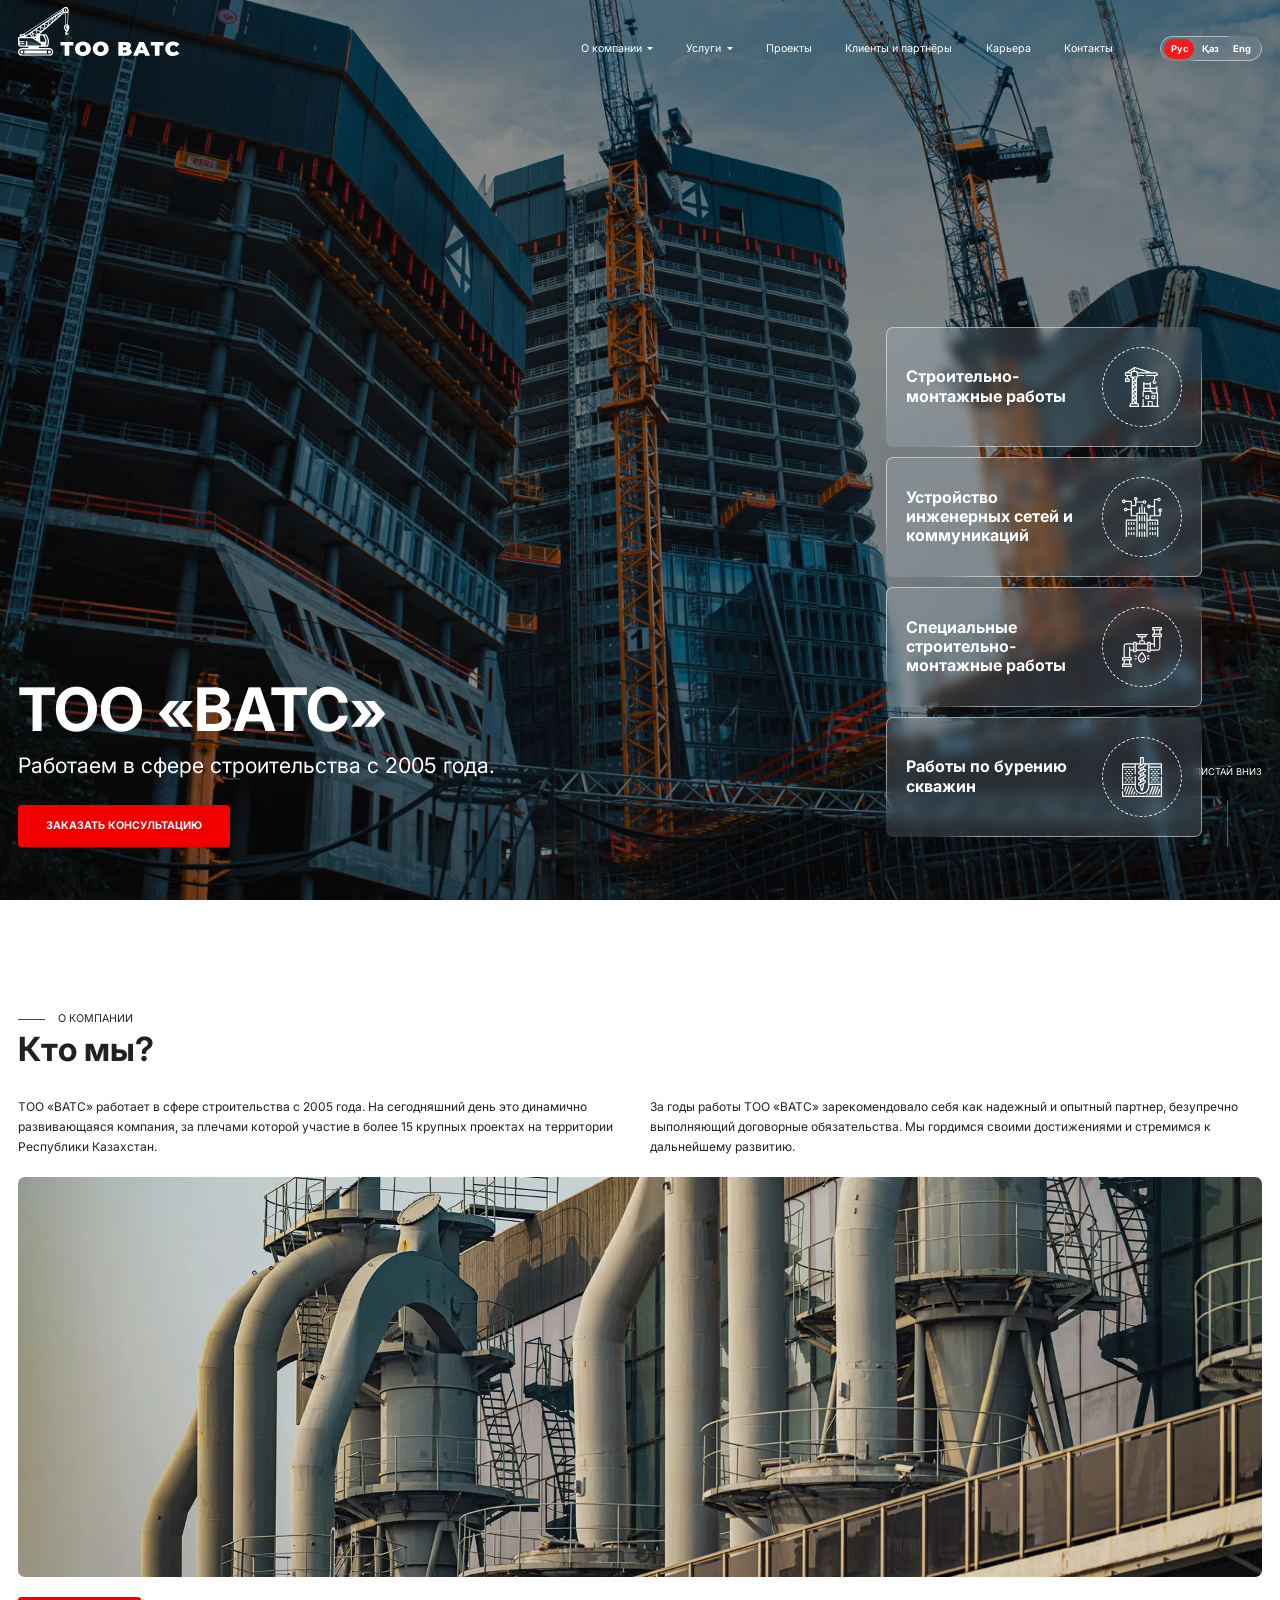
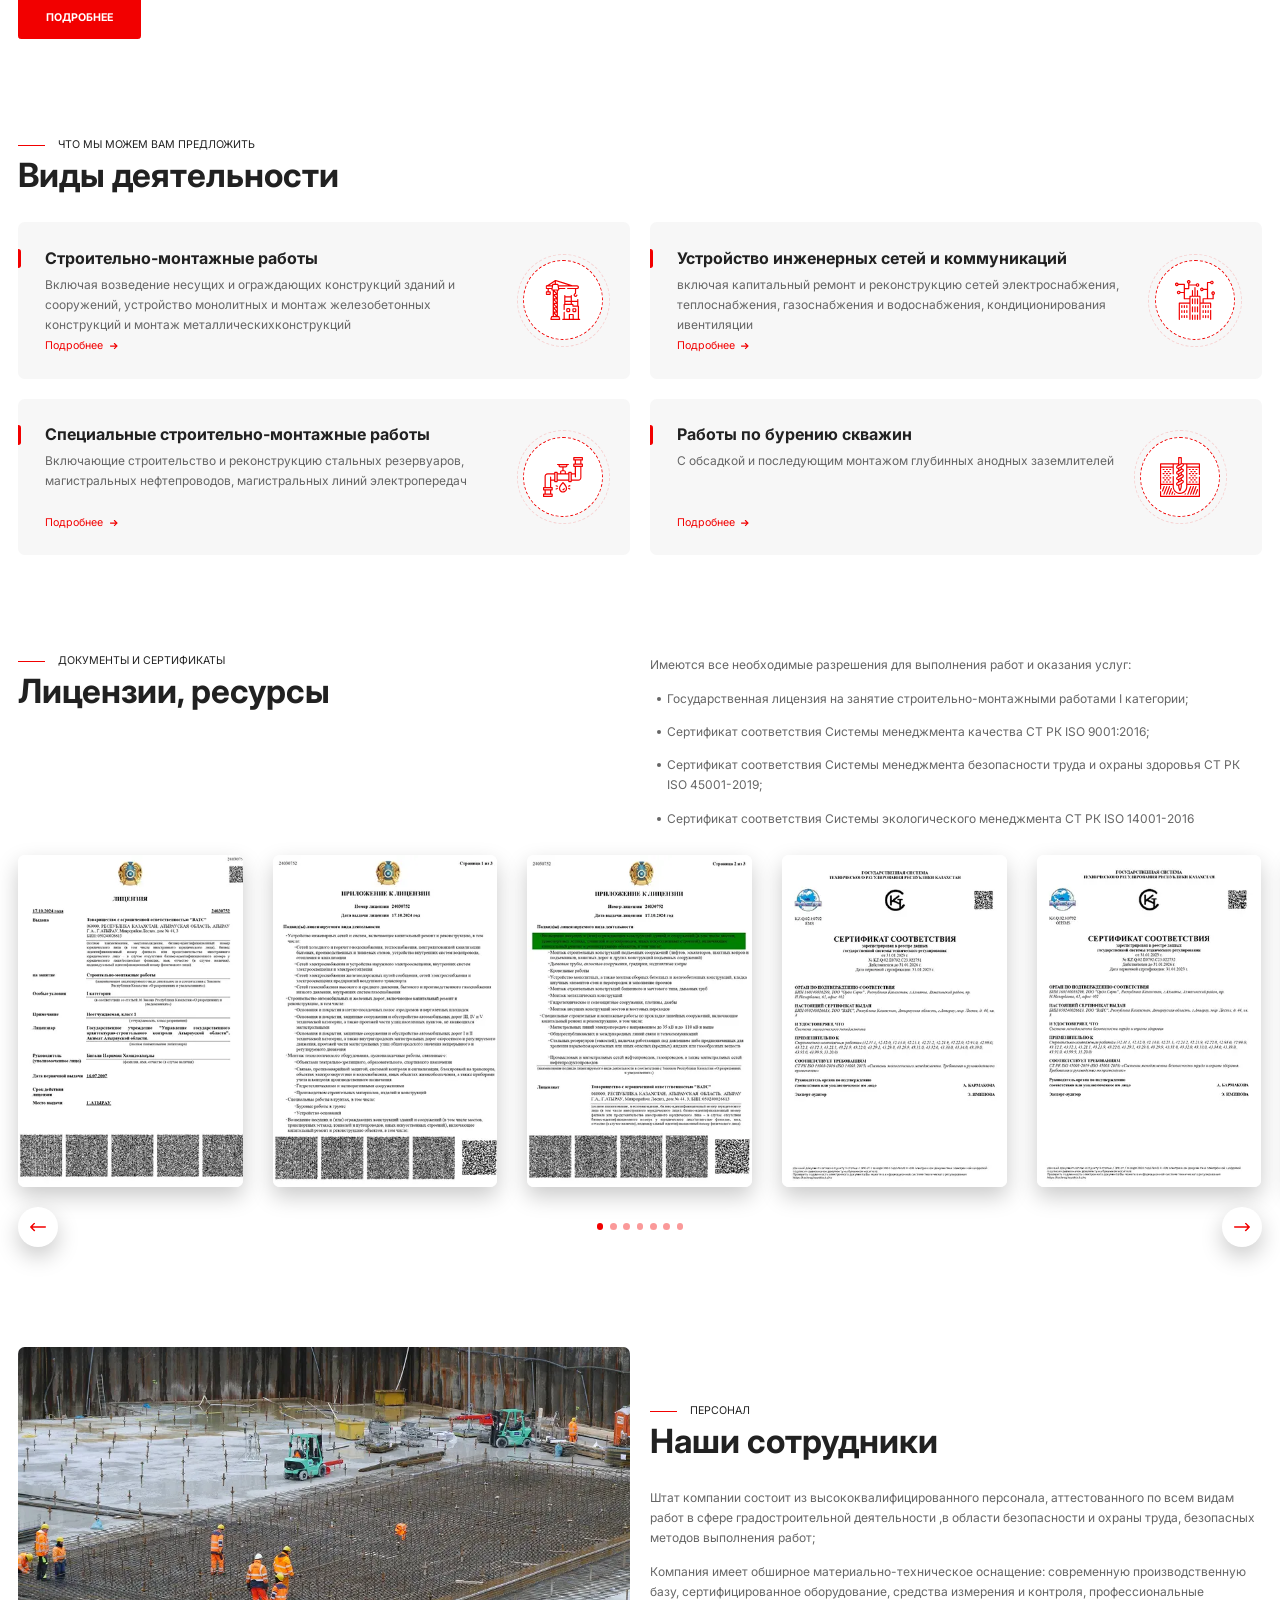
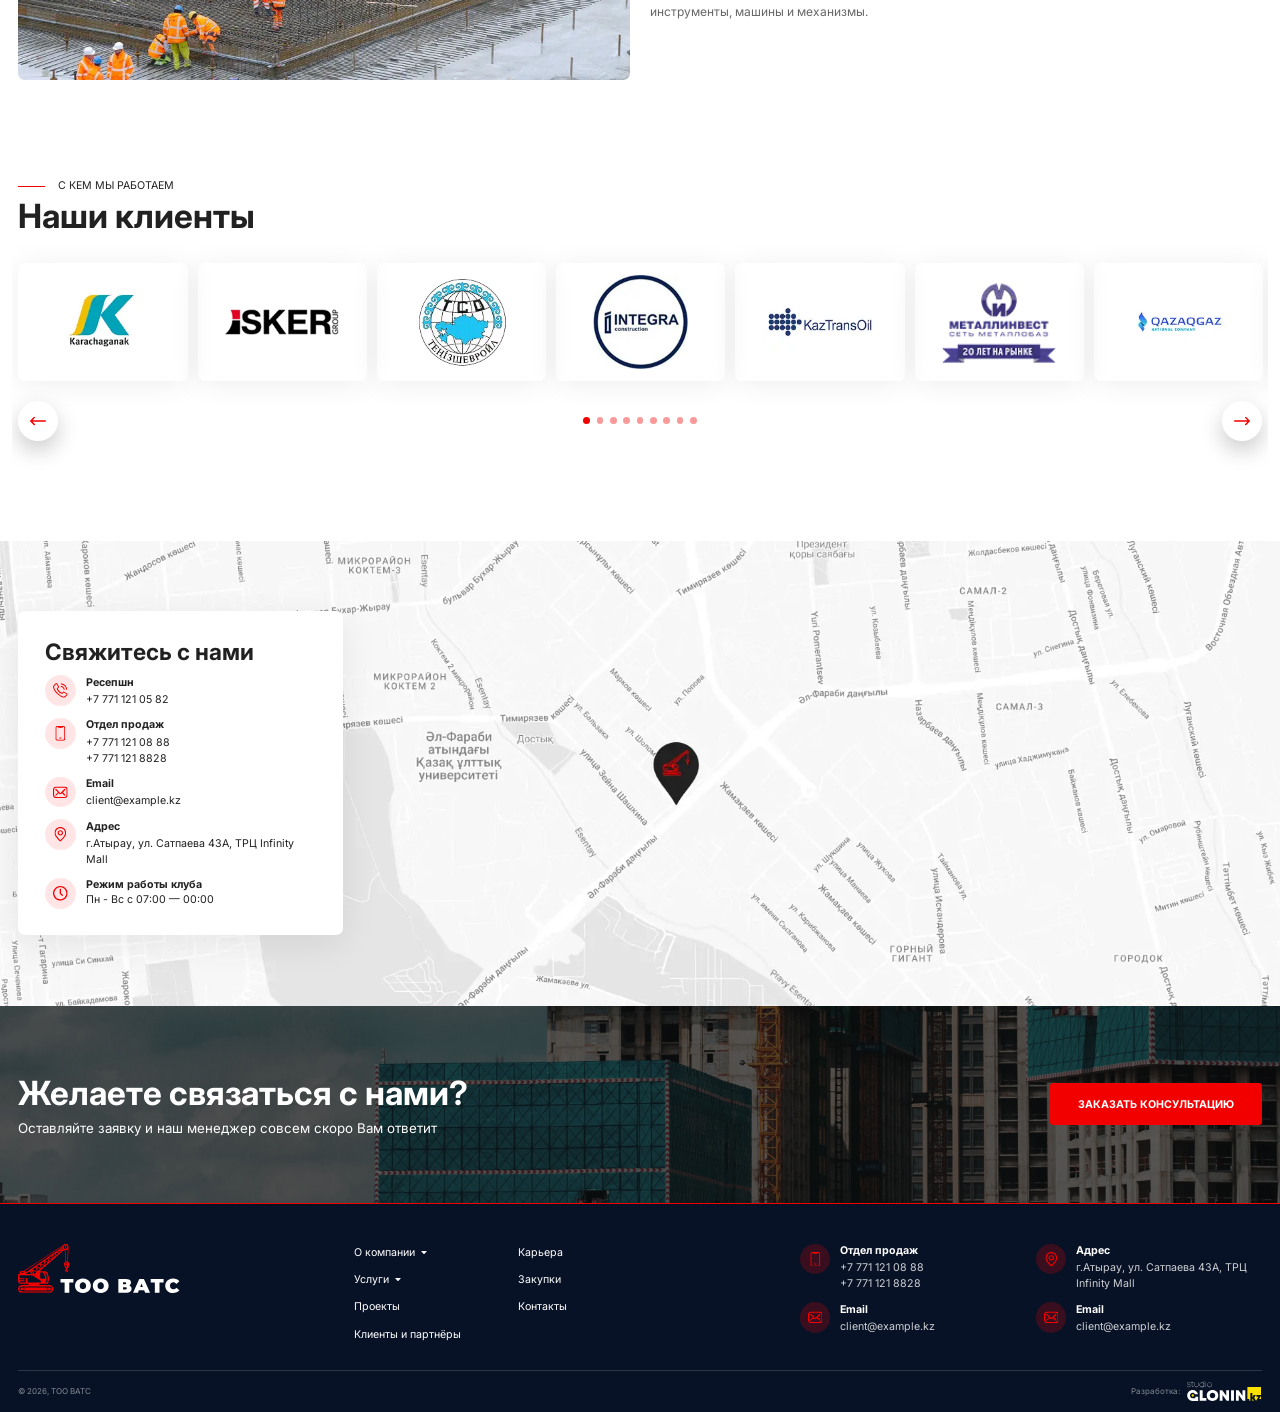
==== commit b9c57a6c: "Add files via upload" ====
--- a/index.html
+++ b/index.html
@@ -923,6 +923,73 @@
                         </div>
                     </div>
                 </section>
+                <!--  -->
+                <section class="main__funnel funnel">
+                    <picture class="funnel__img">
+                        <img src="images/funnel-img.jpg" alt="img">
+                    </picture>
+                    <div class="container">
+                        <div class="funnel__inner">
+                            <div class="funnel__titling titling titling--white" data-aos="fade-right">
+                                <h2 class="titling__title">
+                                    Желаете связаться с нами?
+                                </h2>
+                                <p class="titling__text">
+                                    Оставляйте заявку и наш менеджер совсем скоро Вам ответит
+                                </p>
+                            </div>
+                            <div class="funnel__wrp" data-aos="fade-up">
+                                <a class="funnel__link btn btn--red" href="#">
+                                    ЗАказать консультацию
+                                </a>
+                            </div>
+                        </div>
+                    </div>
+                </section>
+                <div class="main__popup popup popup--contact">
+                    <div class="popup__wrapper">
+                        <div class="popup__inner">
+                            <div class="popup__close cls">
+                                <svg width="20" height="20" viewBox="0 0 20 20" fill="none"
+                                    xmlns="http://www.w3.org/2000/svg">
+                                    <g clip-path="url(#clip0_5787_170533)">
+                                        <path
+                                            d="M11.8323 10.0156L19.6199 2.22773C20.1267 1.72116 20.1267 0.902117 19.6199 0.39555C19.1134 -0.111017 18.2943 -0.111017 17.7878 0.39555L9.9999 8.18339L2.21229 0.39555C1.70548 -0.111017 0.886671 -0.111017 0.380103 0.39555C-0.126701 0.902117 -0.126701 1.72116 0.380103 2.22773L8.16772 10.0156L0.380103 17.8034C-0.126701 18.31 -0.126701 19.129 0.380103 19.6356C0.632557 19.8883 0.964495 20.0152 1.2962 20.0152C1.6279 20.0152 1.9596 19.8883 2.21229 19.6356L9.9999 11.8478L17.7878 19.6356C18.0404 19.8883 18.3721 20.0152 18.7038 20.0152C19.0355 20.0152 19.3672 19.8883 19.6199 19.6356C20.1267 19.129 20.1267 18.31 19.6199 17.8034L11.8323 10.0156Z"
+                                            fill="white" />
+                                    </g>
+                                    <defs>
+                                        <clipPath id="clip0_5787_170533">
+                                            <rect width="20" height="20" fill="white" />
+                                        </clipPath>
+                                    </defs>
+                                </svg>
+                            </div>
+                            <div class="popup__contact contact">
+                                <picture class="contact__img">
+                                    <img src="images/popup-bg.jpg" alt="img">
+                                </picture>
+                                <div class="contact__titling titling titling--white" data-aos="fade-right">
+                                    <h2 class="titling__title">
+                                        Желаете связаться с нами?
+                                    </h2>
+                                    <p class="titling__text">
+                                        Оставляйте заявку и наш менеджер совсем скоро Вам ответит
+                                    </p>
+                                </div>
+                                <form class="contact__form" action="#">
+                                    <div class="contact__form-box">
+                                        <input class="contact__form-input" type="text" placeholder="Имя">
+                                    </div>
+                                    <div class="contact__form-box">
+                                        <input class="contact__form-input" type="tel" placeholder="Номер телефона">
+                                    </div>
+                                    <button class="contact__form-btn btn btn--red" type="submit">ЗАказать
+                                        консультацию</button>
+                                </form>
+                            </div>
+                        </div>
+                    </div>
+                </div>
             </main>
             <footer class="footer" data-aos="fade">
                 <div class="container">
--- a/css/style.min.css
+++ b/css/style.min.css
@@ -136,7 +136,9 @@
             calc(20rem + 4 * ((100vw - 375rem) / (1200 - 375))),
             24rem);line-height:clamp(24rem,
             calc(24rem + 5 * ((100vw - 375rem) / (1200 - 375))),
-            29rem);color:#212121;font-weight:700;position:relative}.solutions-item__title::before{content:"";width:4rem;height:100%;background:#f20000;border-radius:0 4rem 4rem 0;position:absolute;left:-40rem;top:0;bottom:0}.solutions-item__text{color:#666;font-size:clamp(14rem,
+            29rem);color:#212121;font-weight:700;position:relative}.solutions-item__title::before{content:"";width:4rem;height:100%;background:#f20000;border-radius:0 4rem 4rem 0;position:absolute;left:clamp(-40rem,
+            calc(-15rem - 25 * ((100vw - 375rem) / (1200 - 375))),
+            -15rem);top:0;bottom:0}.solutions-item__text{color:#666;font-size:clamp(14rem,
             calc(14rem + 4 * ((100vw - 375rem) / (1200 - 375))),
             18rem);line-height:clamp(20rem,
             calc(20rem + 10 * ((100vw - 375rem) / (1200 - 375))),
@@ -326,7 +328,9 @@
             calc(15rem + 25 * ((100vw - 375rem) / (1200 - 375))),
             40rem)}.vacancies-item__title{margin-bottom:clamp(15rem,
             calc(15rem + 10 * ((100vw - 375rem) / (1200 - 375))),
-            25rem);position:relative;color:#212121;font-size:20rem;line-height:24rem;font-weight:700}.vacancies-item__title::before{content:"";width:4rem;height:100%;background:#f20000;border-radius:0 4rem 4rem 0;position:absolute;left:-40rem;top:0;bottom:0}.vacancies-item__list{margin-bottom:clamp(15rem,
+            25rem);position:relative;color:#212121;font-size:20rem;line-height:24rem;font-weight:700}.vacancies-item__title::before{content:"";width:4rem;height:100%;background:#f20000;border-radius:0 4rem 4rem 0;position:absolute;left:clamp(-40rem,
+            calc(-15rem - 25 * ((100vw - 375rem) / (1200 - 375))),
+            -15rem);top:0;bottom:0}.vacancies-item__list{margin-bottom:clamp(15rem,
             calc(15rem + 10 * ((100vw - 375rem) / (1200 - 375))),
             25rem);display:-webkit-box;display:-ms-flexbox;display:flex;-webkit-box-orient:vertical;-webkit-box-direction:normal;-ms-flex-direction:column;flex-direction:column;gap:15rem}.vacancies-item__list-item{font-size:clamp(14rem,
             calc(14rem + 2 * ((100vw - 375rem) / (1200 - 375))),
@@ -336,7 +340,51 @@
             calc(14rem + 2 * ((100vw - 375rem) / (1200 - 375))),
             16rem);line-height:clamp(14rem,
             calc(14rem + 2 * ((100vw - 375rem) / (1200 - 375))),
-            16rem)}.vacancies-item__link span{position:relative}.vacancies-item__link span::before{content:"";width:0;height:1rem;position:absolute;left:0;bottom:0;-webkit-transition:width .3s;-o-transition:width .3s;transition:width .3s;background:#f20000}.vacancies-item__link:hover span::before{width:100%}.vacancies-item__link:hover svg{-webkit-transform:translateX(2.5rem);-ms-transform:translateX(2.5rem);transform:translateX(2.5rem)}.vacancies-item__link svg{width:12rem;min-width:12rem;height:10rem;-webkit-transition:-webkit-transform .3s;transition:-webkit-transform .3s;-o-transition:transform .3s;transition:transform .3s;transition:transform .3s, -webkit-transform .3s}@media(min-width: 1200px){html{font-size:.05209vw}}@media(max-width: 1200px){.container{max-width:1028rem}.dropdown__list{background:unset;position:unset;display:-webkit-box;display:-ms-flexbox;display:flex;-webkit-transform:unset;-ms-transform:unset;transform:unset;background:unset;border-radius:unset;-webkit-backdrop-filter:unset;backdrop-filter:unset;-webkit-box-orient:vertical;-webkit-box-direction:normal;-ms-flex-direction:column;flex-direction:column;gap:15rem;height:0;opacity:0;-webkit-transition:height .3s,opacity .3s;-o-transition:height .3s,opacity .3s;transition:height .3s,opacity .3s}.dropdown__list::after{content:unset}.dropdown__list::before{content:unset}.dropdown__link{padding:unset !important}.dropdown__head{-webkit-transition:margin-bottom .3s;-o-transition:margin-bottom .3s;transition:margin-bottom .3s}.dropdown{overflow:hidden}.dropdown--active .dropdown__head{margin-bottom:15rem}.dropdown--active .dropdown__list{height:auto;opacity:1}.header__wrapper{position:fixed;inset:0;width:100%;height:100svh;pointer-events:none;opacity:0;-webkit-transition:opacity .3s;-o-transition:opacity .3s;transition:opacity .3s;-webkit-box-orient:vertical;-webkit-box-direction:normal;-ms-flex-direction:column;flex-direction:column;-webkit-box-pack:center;-ms-flex-pack:center;justify-content:center;-webkit-box-align:center;-ms-flex-align:center;align-items:center;background:#081226;gap:30rem}.header .menu__list{-webkit-box-orient:vertical;-webkit-box-direction:normal;-ms-flex-direction:column;flex-direction:column;gap:15rem}.header__burger{display:-webkit-box;display:-ms-flexbox;display:flex;width:36rem;height:30rem;border-radius:4rem;background:#f20000;-webkit-box-orient:vertical;-webkit-box-direction:normal;-ms-flex-direction:column;flex-direction:column;-webkit-box-pack:center;-ms-flex-pack:center;justify-content:center;-webkit-box-align:center;-ms-flex-align:center;align-items:center;gap:6rem;padding:6rem;cursor:pointer}.header__burger span{width:100%;height:2rem;border-radius:4rem;background:#fff}.body--active{overflow:hidden}.body--active .header__wrapper{opacity:1;pointer-events:auto}.heading__inner{-webkit-box-orient:vertical;-webkit-box-direction:normal;-ms-flex-direction:column;flex-direction:column;-webkit-box-align:start;-ms-flex-align:start;align-items:flex-start;-webkit-box-pack:end;-ms-flex-pack:end;justify-content:flex-end;gap:clamp(30rem,
+            16rem)}.vacancies-item__link span{position:relative}.vacancies-item__link span::before{content:"";width:0;height:1rem;position:absolute;left:0;bottom:0;-webkit-transition:width .3s;-o-transition:width .3s;transition:width .3s;background:#f20000}.vacancies-item__link:hover span::before{width:100%}.vacancies-item__link:hover svg{-webkit-transform:translateX(2.5rem);-ms-transform:translateX(2.5rem);transform:translateX(2.5rem)}.vacancies-item__link svg{width:12rem;min-width:12rem;height:10rem;-webkit-transition:-webkit-transform .3s;transition:-webkit-transform .3s;-o-transition:transform .3s;transition:transform .3s;transition:transform .3s, -webkit-transform .3s}.funnel{position:relative;z-index:1;border-bottom:2rem solid #f20000}.funnel__img{width:100%;height:100%;position:absolute;inset:0;z-index:-1}.funnel__img::after{content:"";width:100%;height:100%;position:absolute;inset:0;background:rgba(0,0,0,.6)}.funnel__img img{width:100%;height:100%;-o-object-fit:cover;object-fit:cover}.funnel__inner{padding:clamp(75rem,
+            calc(75rem + 25 * ((100vw - 375rem) / (1200 - 375))),
+            100rem) 0;display:-webkit-box;display:-ms-flexbox;display:flex;-webkit-box-align:center;-ms-flex-align:center;align-items:center;gap:30rem;-webkit-box-pack:justify;-ms-flex-pack:justify;justify-content:space-between}.funnel__titling{margin-bottom:unset}.funnel__link:hover{color:#fff}.titling--white .titling__title{color:#fff;margin-bottom:10rem}.titling--white .titling__title:last-child{margin-bottom:unset}.titling--white .titling__text{color:#fff}.titling__text{font-size:clamp(14rem,
+            calc(14rem + 6 * ((100vw - 375rem) / (1200 - 375))),
+            20rem);line-height:clamp(20rem,
+            calc(20rem + 4 * ((100vw - 375rem) / (1200 - 375))),
+            24rem)}.footer__top{padding:clamp(30rem,
+            calc(30rem + 30 * ((100vw - 375rem) / (1200 - 375))),
+            60rem) 0 clamp(30rem,
+            calc(30rem + 10 * ((100vw - 375rem) / (1200 - 375))),
+            40rem) 0}.popup{display:none;position:fixed;top:0;left:0;right:0;bottom:0;width:100%;height:100%;-webkit-box-pack:center;-ms-flex-pack:center;justify-content:center;-webkit-box-align:center;-ms-flex-align:center;align-items:center;z-index:100;background:rgba(0,0,0,.8);overflow:scroll}.popup--third .form__inner{margin-bottom:24rem}.popup--third .form-titling__title{font-size:24rem;line-height:34rem}.popup::-webkit-scrollbar{width:0;height:0}.popup__wrapper{width:100%;height:100%;display:-webkit-box;display:-ms-flexbox;display:flex;margin-top:auto;margin-bottom:auto;display:flex;-webkit-box-orient:vertical;-webkit-box-direction:normal;-ms-flex-direction:column;flex-direction:column;-webkit-box-pack:center;-ms-flex-pack:center;justify-content:center;-webkit-box-align:center;-ms-flex-align:center;align-items:center;padding:15rem}.popup__inner{width:100%;border:1rem solid rgba(255,255,255,.3);border-radius:20rem;overflow:hidden;padding:clamp(75rem,
+            calc(75rem + 75 * ((100vw - 375rem) / (1200 - 375))),
+            150rem) clamp(15rem,
+            calc(15rem + 35 * ((100vw - 375rem) / (1200 - 375))),
+            50rem);position:relative;max-width:1550rem}.popup__close{position:absolute;top:20rem;right:20rem;z-index:1;cursor:pointer}.popup__close:hover svg path{fill-opacity:1}.popup__close svg{width:20rem;height:20rem}.popup__close svg path{-webkit-transition:fill-opacity .3s;-o-transition:fill-opacity .3s;transition:fill-opacity .3s}.body--popup{overflow:hidden}.contact__img{position:absolute;width:100%;height:100%;inset:0;z-index:-1}.contact__img::after{content:"";width:100%;height:100%;position:absolute;inset:0;background:rgba(0,0,0,.5)}.contact__img img{width:100%;height:100%;-o-object-fit:cover;object-fit:cover}.contact__form{display:-ms-grid;display:grid;-ms-grid-columns:1fr 1fr 1fr;grid-template-columns:1fr 1fr 1fr;gap:clamp(15rem,
+            calc(15rem + 15 * ((100vw - 375rem) / (1200 - 375))),
+            30rem);max-width:947rem}.contact__form-box{position:relative;background:rgba(255,255,255,.15);-webkit-backdrop-filter:blur(8rem) saturate(100%);backdrop-filter:blur(8rem) saturate(100%);border-radius:4rem;overflow:hidden;border:1rem solid rgba(255,255,255,.25)}.contact__form-input{color:#fff;background:unset;font-size:clamp(14rem,
+            calc(14rem + 2 * ((100vw - 375rem) / (1200 - 375))),
+            16rem);line-height:clamp(20rem,
+            calc(20rem + 4 * ((100vw - 375rem) / (1200 - 375))),
+            24rem);padding:clamp(12rem,
+            calc(12rem + 6 * ((100vw - 375rem) / (1200 - 375))),
+            18rem) clamp(15rem,
+            calc(15rem + 5 * ((100vw - 375rem) / (1200 - 375))),
+            20rem);width:100%}.contact__form-input::-webkit-input-placeholder{color:#fff;font-size:clamp(14rem,
+            calc(14rem + 2 * ((100vw - 375rem) / (1200 - 375))),
+            16rem);line-height:clamp(20rem,
+            calc(20rem + 4 * ((100vw - 375rem) / (1200 - 375))),
+            24rem)}.contact__form-input::-moz-placeholder{color:#fff;font-size:clamp(14rem,
+            calc(14rem + 2 * ((100vw - 375rem) / (1200 - 375))),
+            16rem);line-height:clamp(20rem,
+            calc(20rem + 4 * ((100vw - 375rem) / (1200 - 375))),
+            24rem)}.contact__form-input:-ms-input-placeholder{color:#fff;font-size:clamp(14rem,
+            calc(14rem + 2 * ((100vw - 375rem) / (1200 - 375))),
+            16rem);line-height:clamp(20rem,
+            calc(20rem + 4 * ((100vw - 375rem) / (1200 - 375))),
+            24rem)}.contact__form-input::-ms-input-placeholder{color:#fff;font-size:clamp(14rem,
+            calc(14rem + 2 * ((100vw - 375rem) / (1200 - 375))),
+            16rem);line-height:clamp(20rem,
+            calc(20rem + 4 * ((100vw - 375rem) / (1200 - 375))),
+            24rem)}.contact__form-input::placeholder{color:#fff;font-size:clamp(14rem,
+            calc(14rem + 2 * ((100vw - 375rem) / (1200 - 375))),
+            16rem);line-height:clamp(20rem,
+            calc(20rem + 4 * ((100vw - 375rem) / (1200 - 375))),
+            24rem)}.contact__form-btn{white-space:nowrap}.contact__form-btn:hover{color:#fff}@media(max-width: 1200px){.funnel__inner{-webkit-box-orient:vertical;-webkit-box-direction:normal;-ms-flex-direction:column;flex-direction:column;-webkit-box-align:start;-ms-flex-align:start;align-items:flex-start}.contact__form{-ms-grid-columns:1fr 1fr;grid-template-columns:1fr 1fr}}@media(max-width: 768px){.contact__form{-ms-grid-columns:1fr;grid-template-columns:1fr}}@media(min-width: 1200px){html{font-size:.05209vw}}@media(max-width: 1200px){.container{max-width:1028rem}.dropdown__list{background:unset;position:unset;display:-webkit-box;display:-ms-flexbox;display:flex;-webkit-transform:unset;-ms-transform:unset;transform:unset;background:unset;border-radius:unset;-webkit-backdrop-filter:unset;backdrop-filter:unset;-webkit-box-orient:vertical;-webkit-box-direction:normal;-ms-flex-direction:column;flex-direction:column;gap:15rem;height:0;opacity:0;-webkit-transition:height .3s,opacity .3s;-o-transition:height .3s,opacity .3s;transition:height .3s,opacity .3s}.dropdown__list::after{content:unset}.dropdown__list::before{content:unset}.dropdown__link{padding:unset !important}.dropdown__head{-webkit-transition:margin-bottom .3s;-o-transition:margin-bottom .3s;transition:margin-bottom .3s}.dropdown{overflow:hidden}.dropdown--active .dropdown__head{margin-bottom:15rem}.dropdown--active .dropdown__list{height:auto;opacity:1}.header__wrapper{position:fixed;inset:0;width:100%;height:100svh;pointer-events:none;opacity:0;-webkit-transition:opacity .3s;-o-transition:opacity .3s;transition:opacity .3s;-webkit-box-orient:vertical;-webkit-box-direction:normal;-ms-flex-direction:column;flex-direction:column;-webkit-box-pack:center;-ms-flex-pack:center;justify-content:center;-webkit-box-align:center;-ms-flex-align:center;align-items:center;background:#081226;gap:30rem}.header .menu__list{-webkit-box-orient:vertical;-webkit-box-direction:normal;-ms-flex-direction:column;flex-direction:column;gap:15rem}.header__burger{display:-webkit-box;display:-ms-flexbox;display:flex;width:36rem;height:30rem;border-radius:4rem;background:#f20000;-webkit-box-orient:vertical;-webkit-box-direction:normal;-ms-flex-direction:column;flex-direction:column;-webkit-box-pack:center;-ms-flex-pack:center;justify-content:center;-webkit-box-align:center;-ms-flex-align:center;align-items:center;gap:6rem;padding:6rem;cursor:pointer}.header__burger span{width:100%;height:2rem;border-radius:4rem;background:#fff}.body--active{overflow:hidden}.body--active .header__wrapper{opacity:1;pointer-events:auto}.heading__inner{-webkit-box-orient:vertical;-webkit-box-direction:normal;-ms-flex-direction:column;flex-direction:column;-webkit-box-align:start;-ms-flex-align:start;align-items:flex-start;-webkit-box-pack:end;-ms-flex-pack:end;justify-content:flex-end;gap:clamp(30rem,
             calc(30rem + 30 * ((100vw - 375rem) / (1200 - 375))),
             60rem)}.heading__inner{padding-right:unset}.services{max-width:unset}.services-item{height:100%}.services-item__more{height:auto;opacity:1}.services-item__title{margin-bottom:15rem}.services-swiper{display:-ms-grid;display:grid;margin-right:-100rem;margin-left:-100rem;padding-left:100rem;padding-right:100rem}.heading__down{display:none}.solutions-item{-webkit-box-orient:vertical;-webkit-box-direction:normal;-ms-flex-direction:column;flex-direction:column;-webkit-box-align:start;-ms-flex-align:start;align-items:flex-start}.solutions-item__view{-webkit-box-ordinal-group:0;-ms-flex-order:-1;order:-1}.resources-swiper{margin-right:-100rem;margin-left:-100rem;padding-left:100rem;padding-right:100rem}.resources__head{-ms-grid-columns:1fr;grid-template-columns:1fr}.clients-swiper{margin-right:-100rem;margin-left:-100rem;padding-left:100rem;padding-right:100rem}.footer__top{-webkit-box-orient:vertical;-webkit-box-direction:normal;-ms-flex-direction:column;flex-direction:column}.footer__connections{width:100%;border-bottom:1rem solid rgba(255,255,255,.15);border-top:1rem solid rgba(255,255,255,.15);padding:clamp(30rem,
             calc(30rem + 10 * ((100vw - 375rem) / (1200 - 375))),
